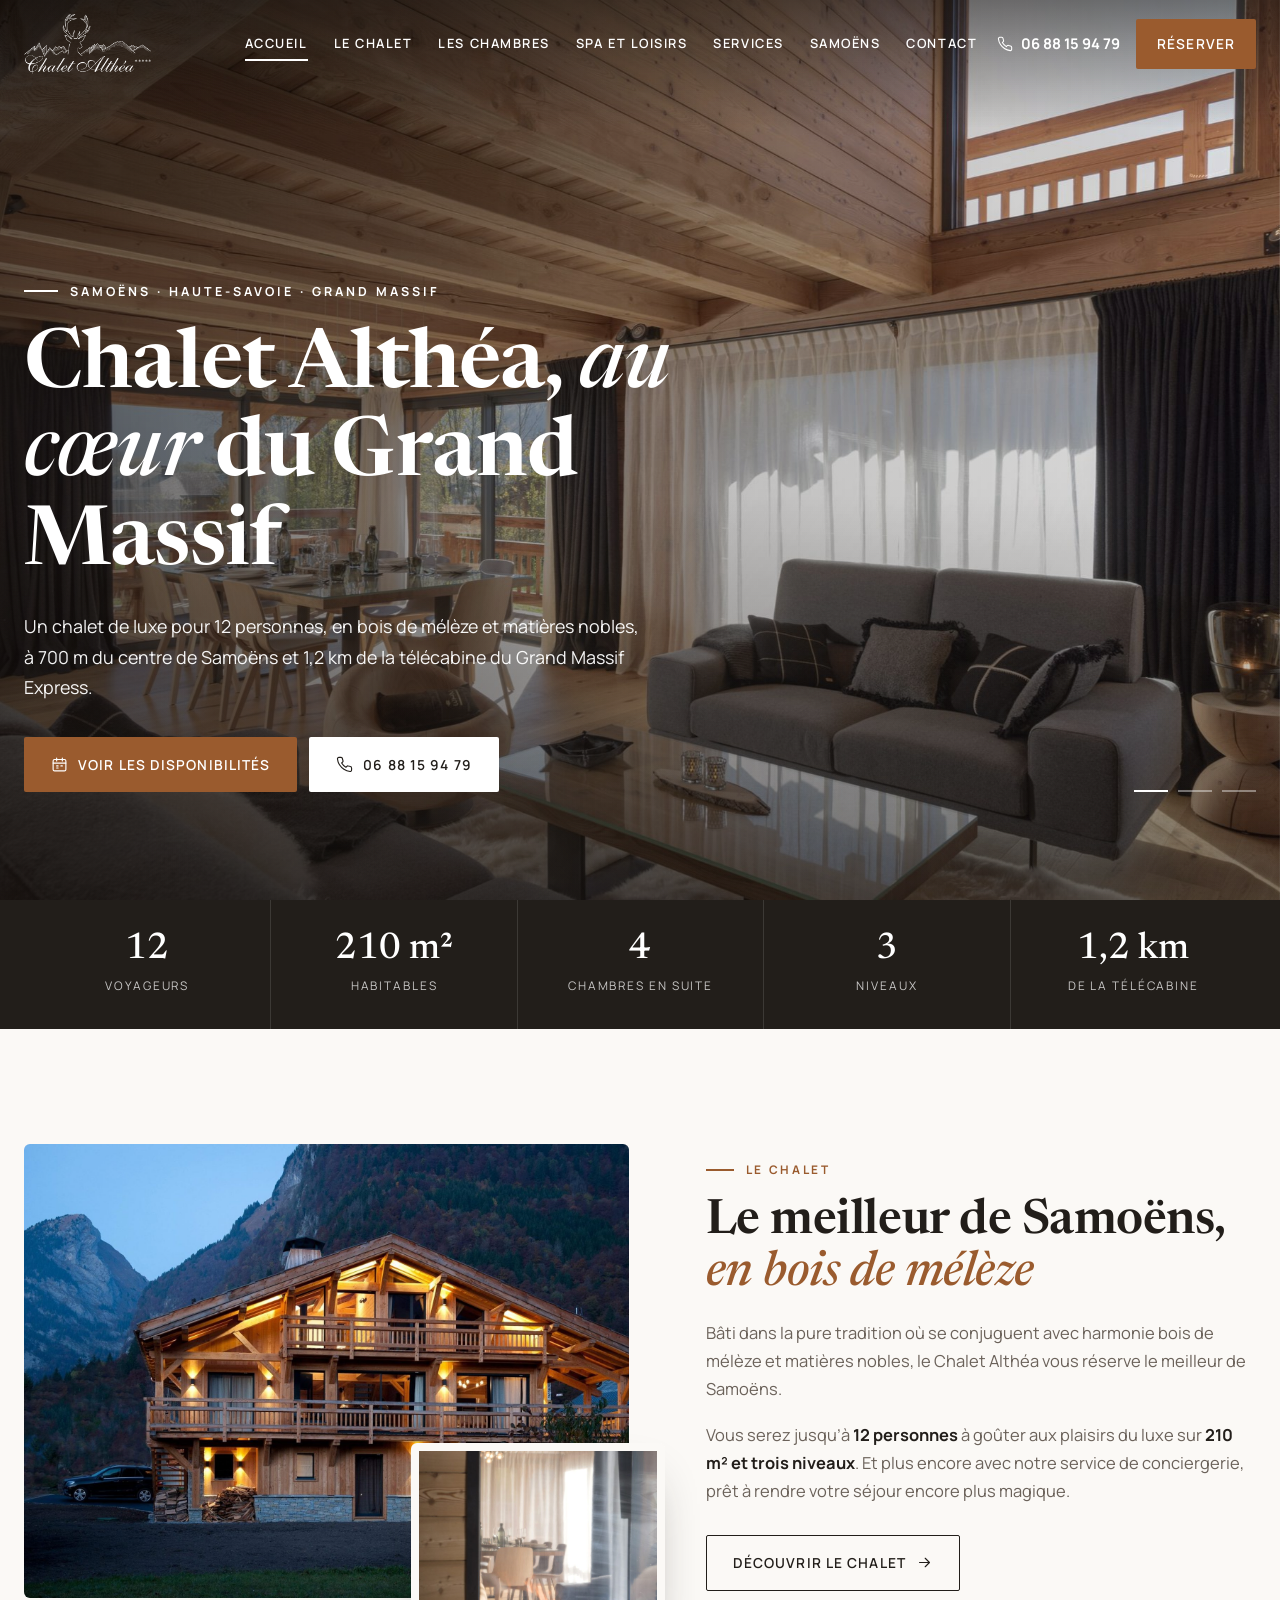
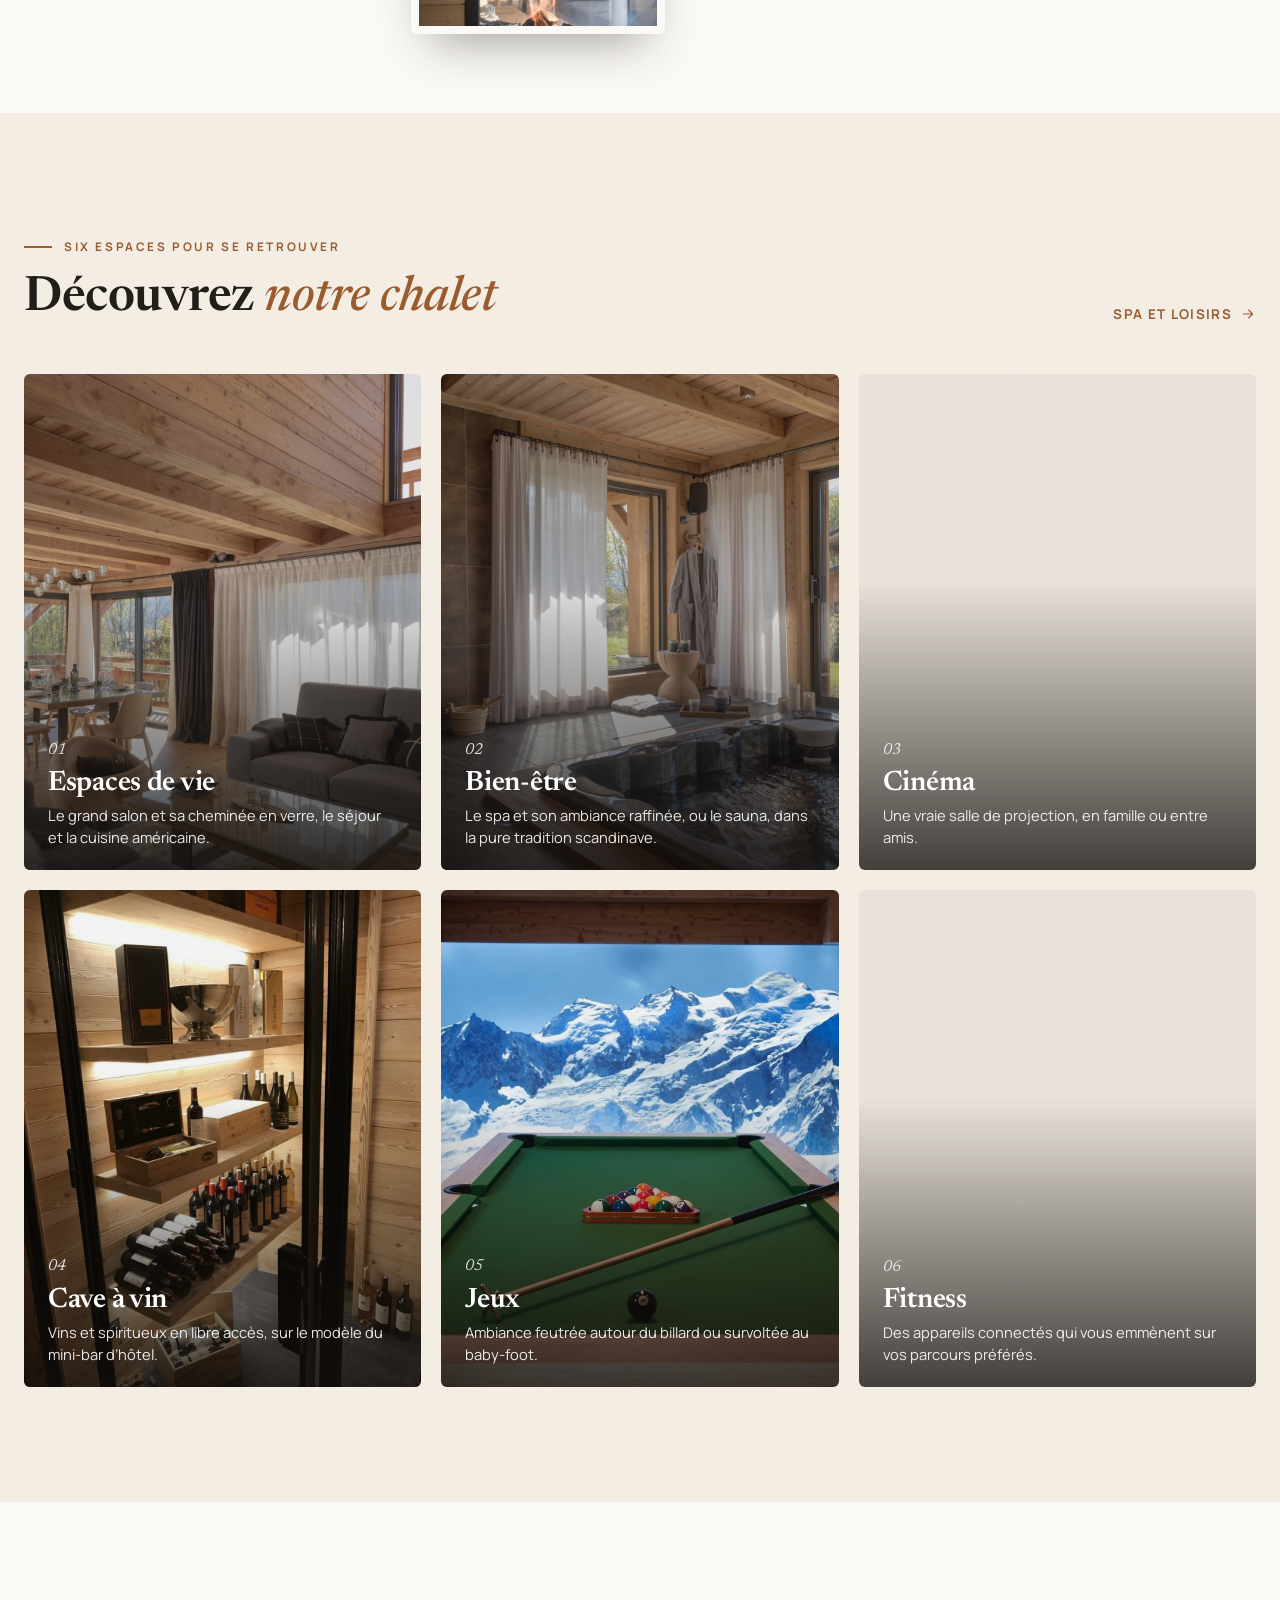
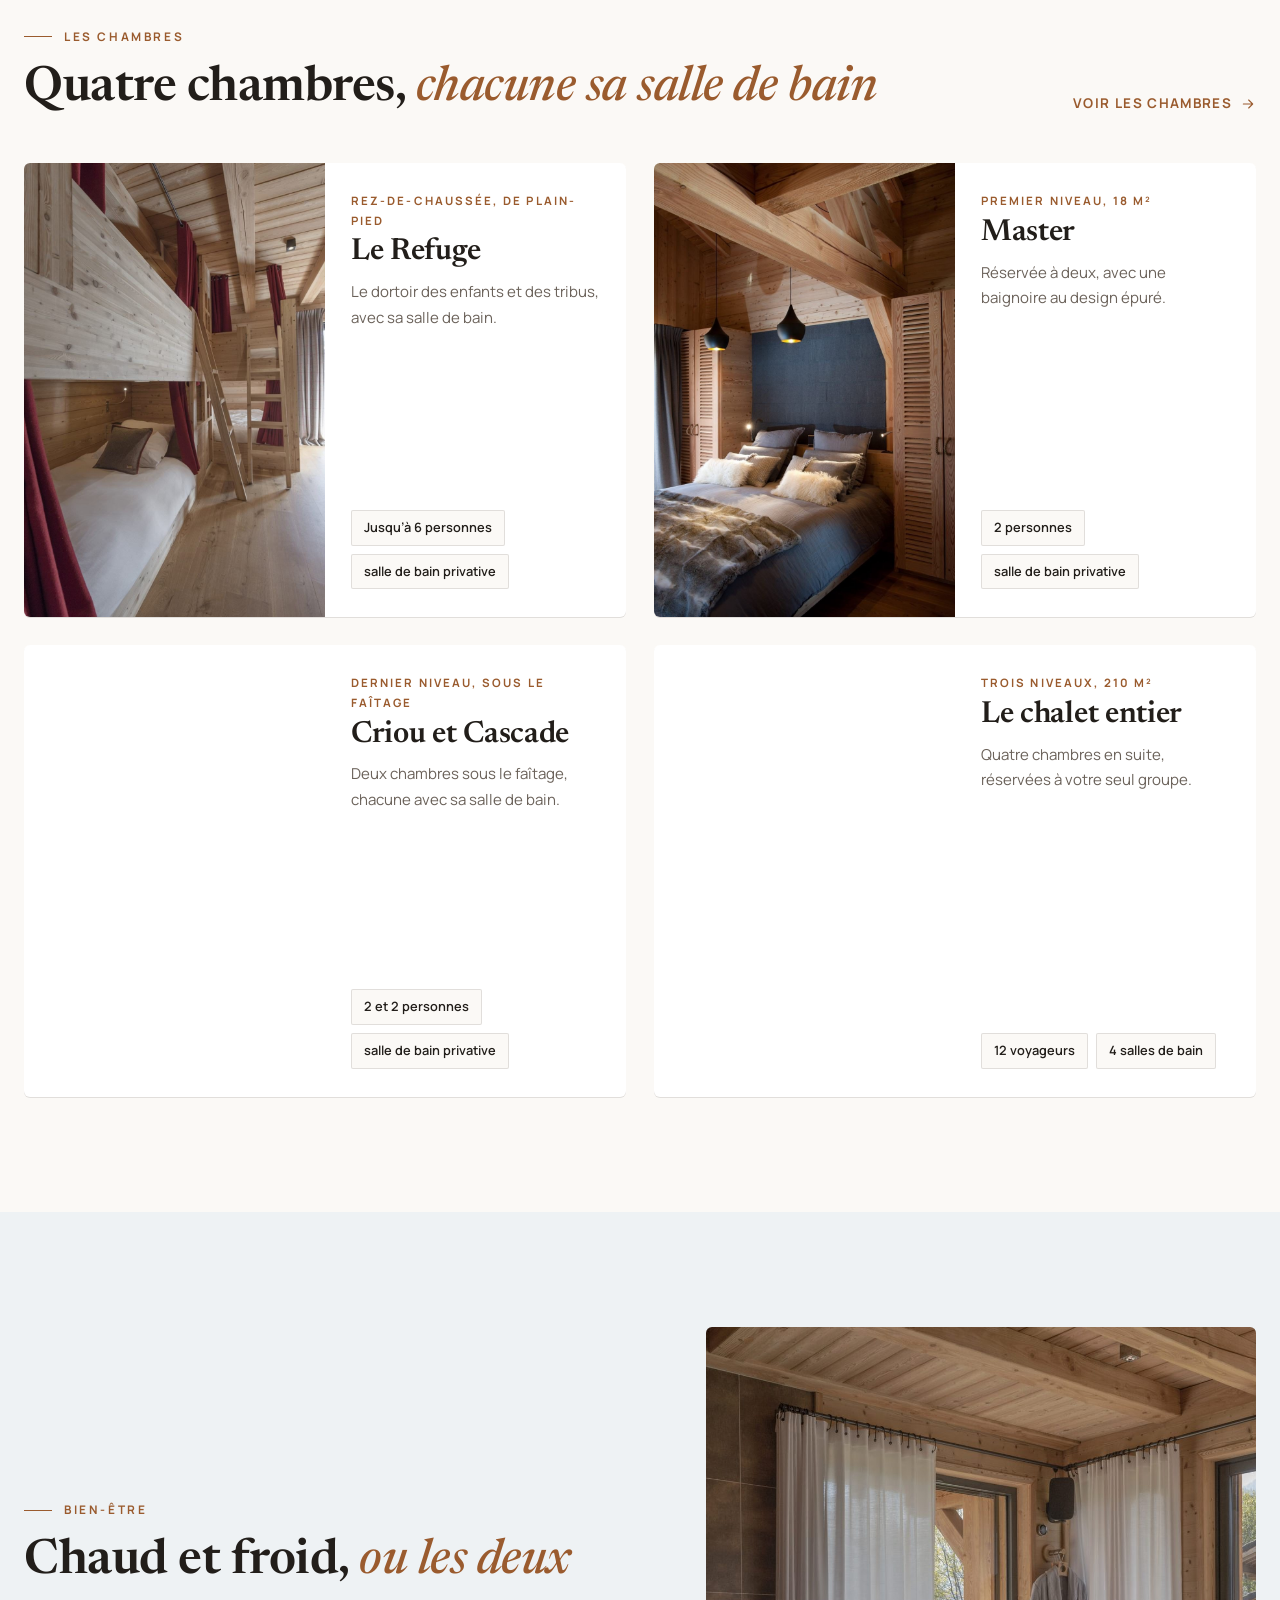
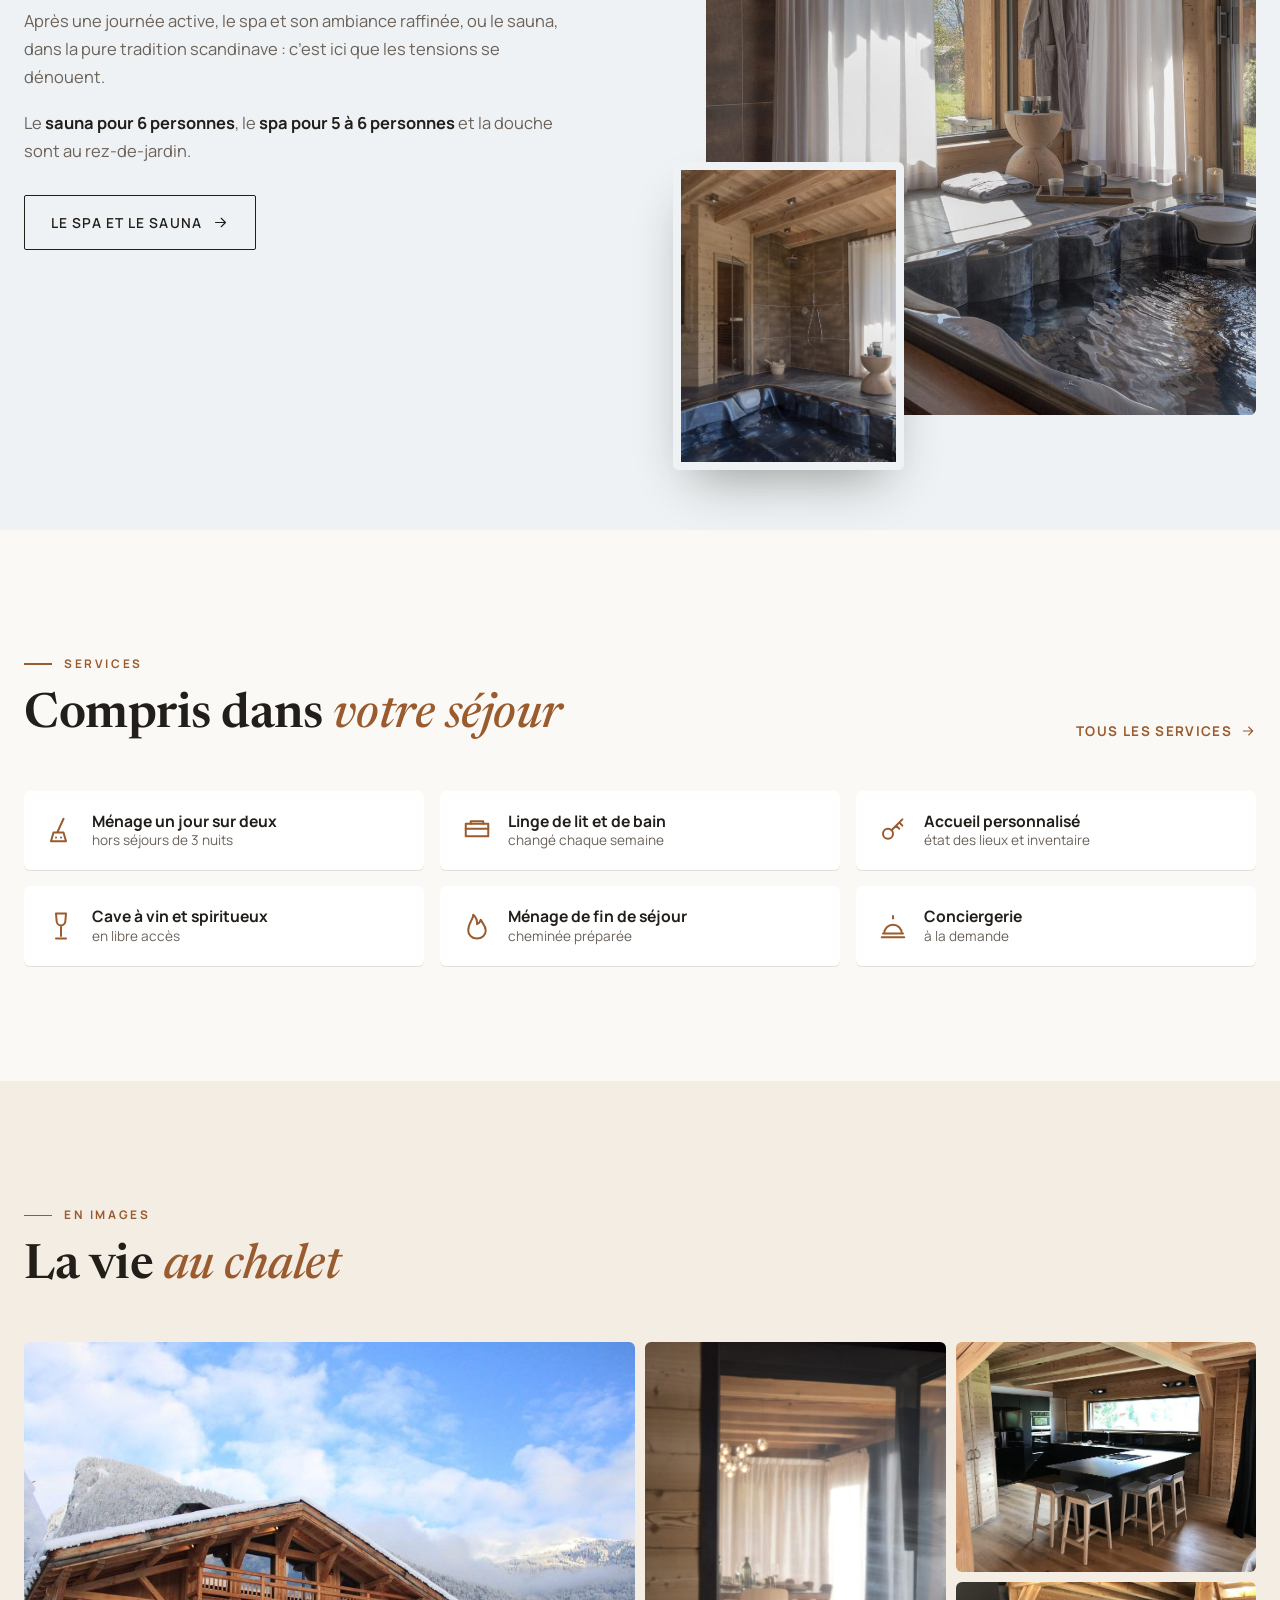
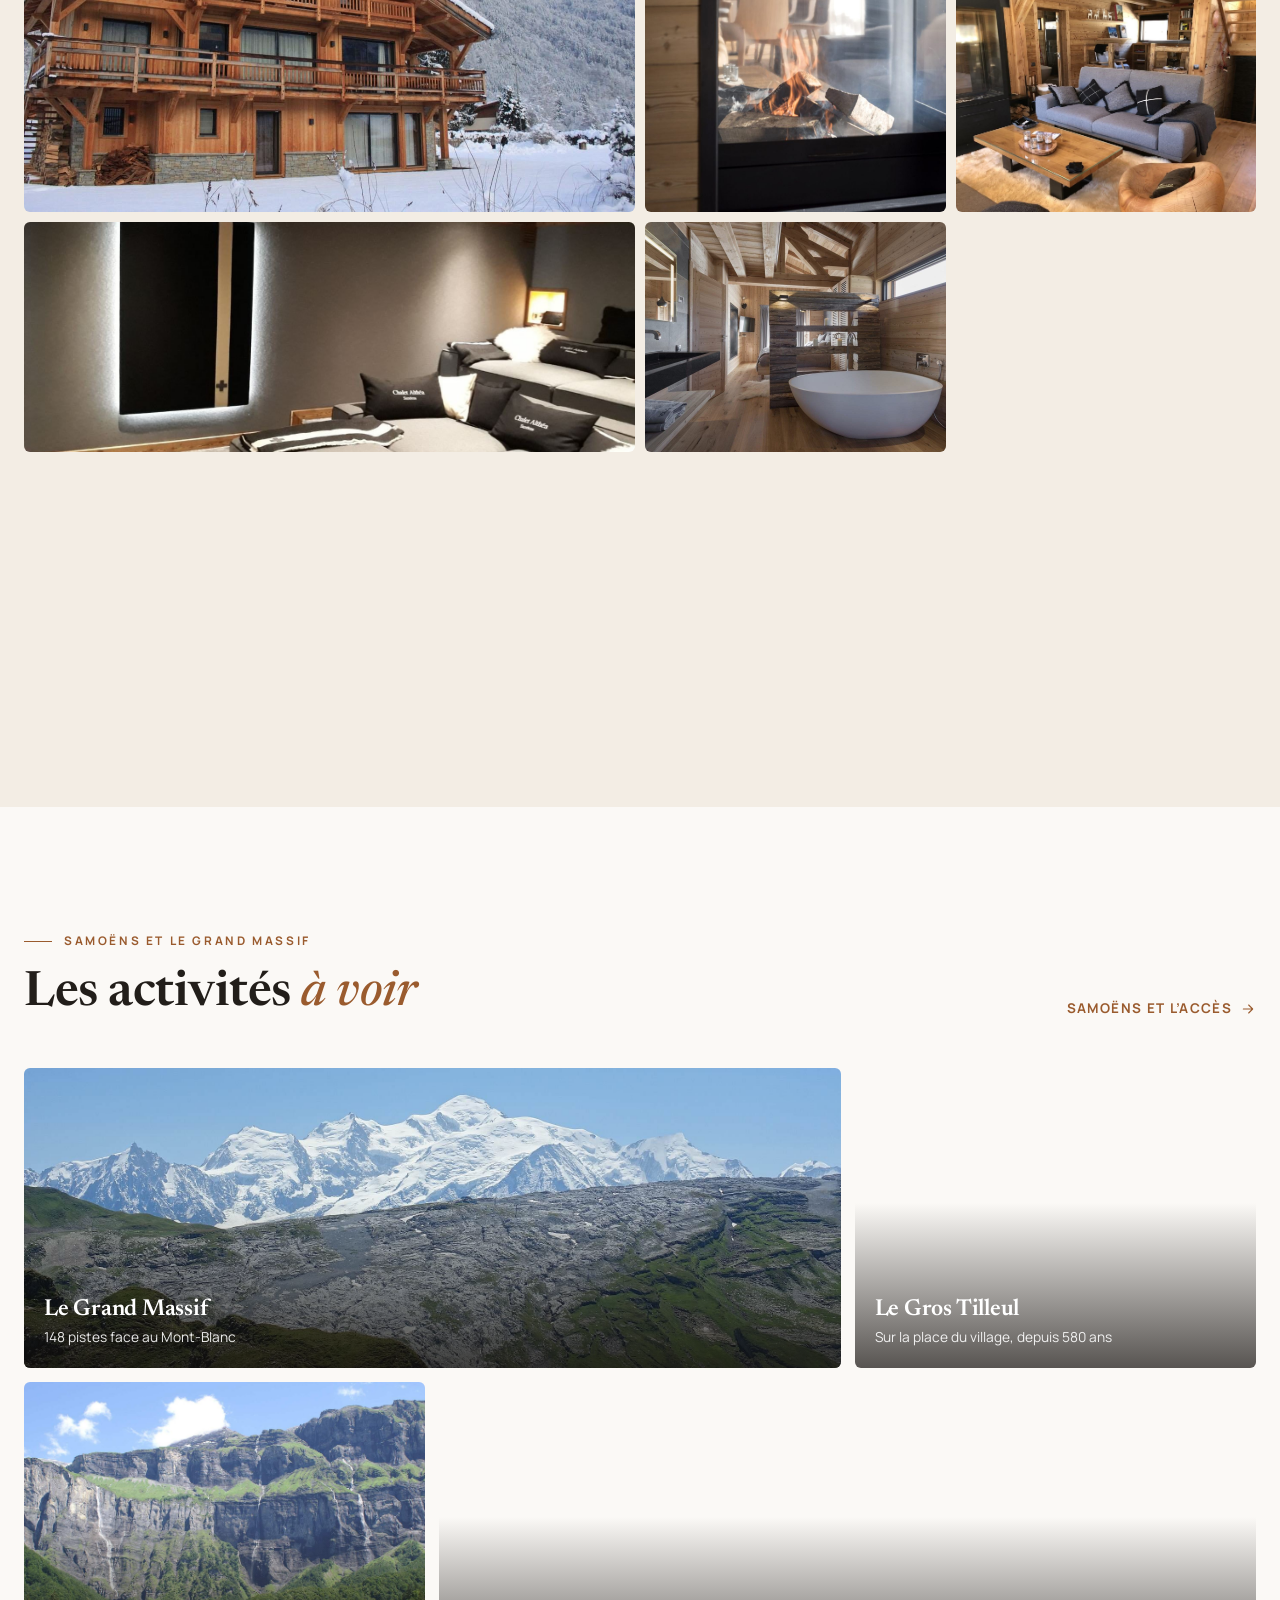
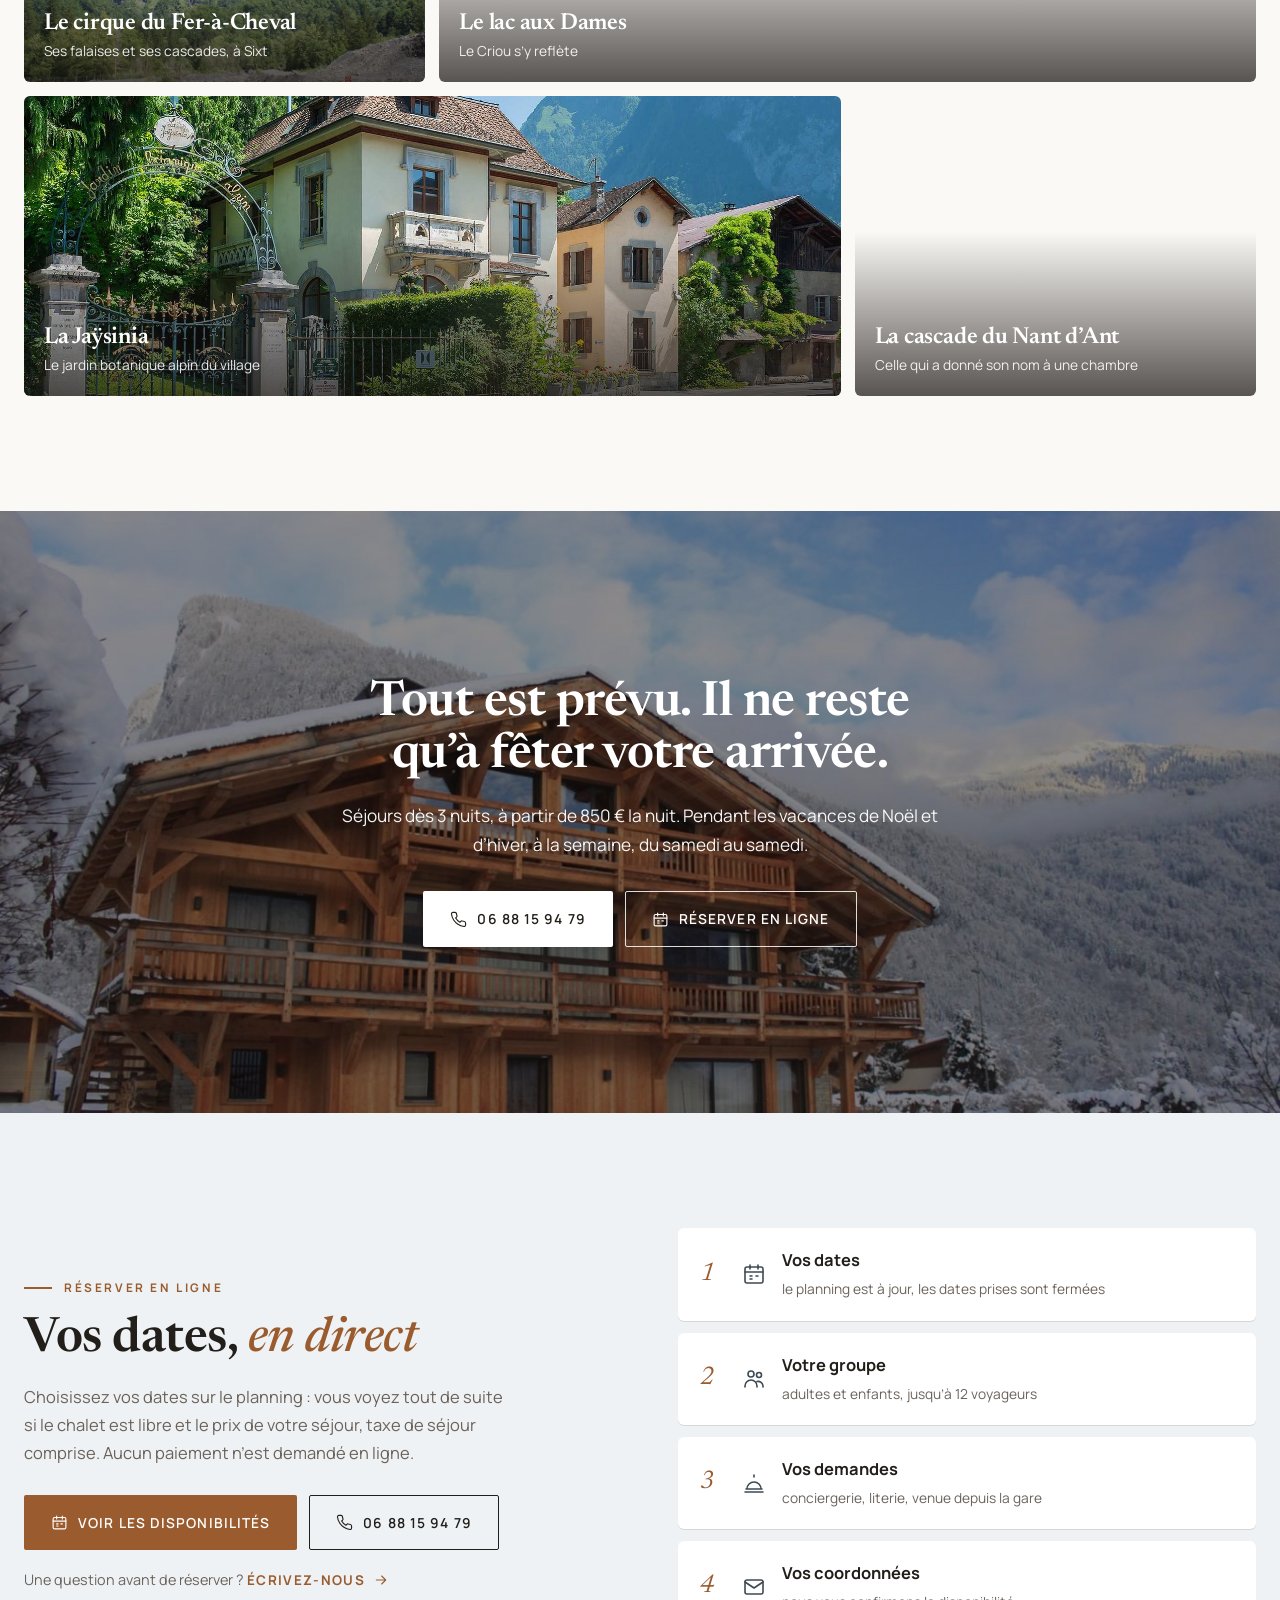
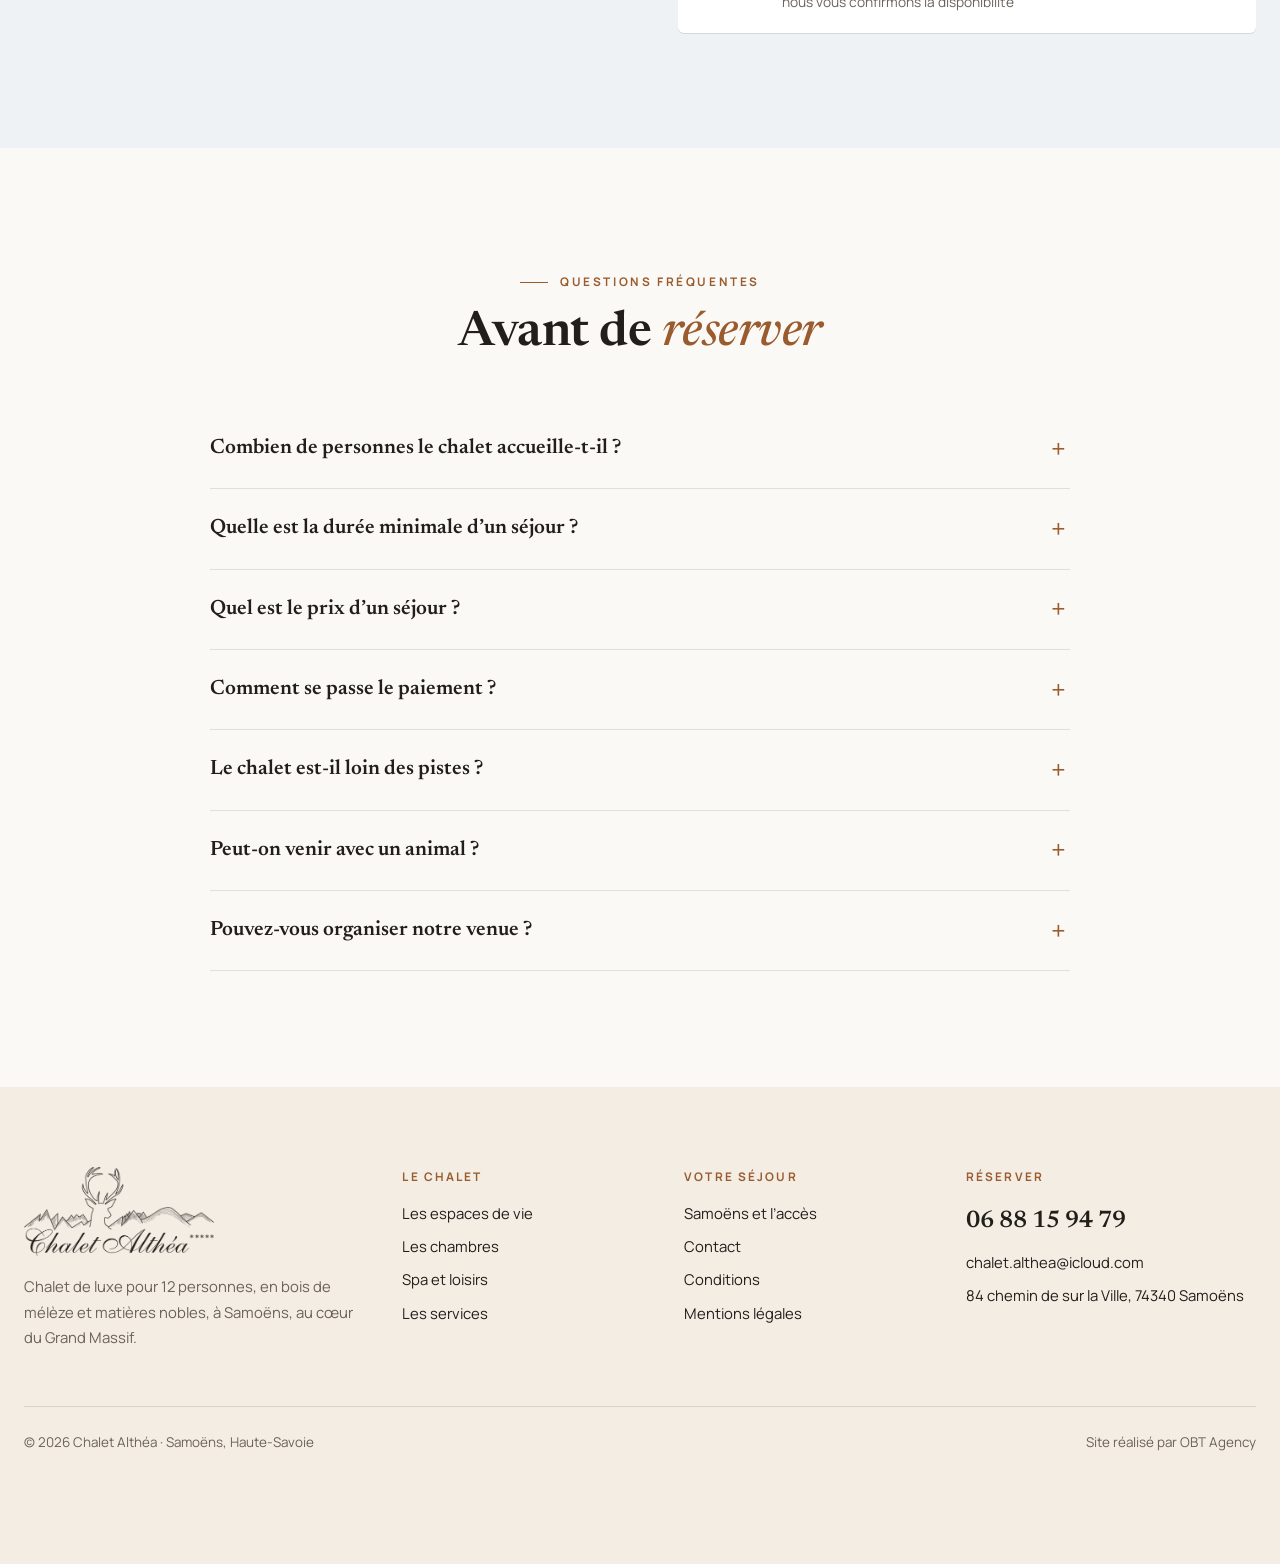
==== index.html @ e7c6a68d "Maquette V1 du Chalet Althéa Co-Authored-By: Claude Opus 5.5 <noreply@anthropic.com>" ====
<!doctype html>
<html lang="fr">
<head>
<meta charset="utf-8">
<meta name="viewport" content="width=device-width, initial-scale=1">
<meta name="robots" content="noindex, nofollow">
<title>Chalet Althéa · Chalet de luxe pour 12 personnes à Samoëns</title>
<meta name="description" content="Chalet Althéa : chalet de luxe pour 12 personnes à Samoëns, au cœur du Grand Massif. 210 m² en bois de mélèze, quatre chambres en suite, spa, sauna, cinéma et conciergerie.">
<link rel="preconnect" href="https://fonts.googleapis.com">
<link rel="preconnect" href="https://fonts.gstatic.com" crossorigin>
<link href="https://fonts.googleapis.com/css2?family=Manrope:wght@400;500;600;700&family=Newsreader:ital,opsz,wght@0,6..72,500;0,6..72,600;1,6..72,500&display=swap" rel="stylesheet">
<link rel="stylesheet" href="css/style.css">
</head>
<body data-page="accueil">
<div class="loader" aria-hidden="true">
  <img class="fond" src="images/chalet/facade-crepuscule.jpg" alt="">
  <img class="logo-entree" src="images/logo-blanc.png" alt="">
</div>
<header class="entete">
  <div class="conteneur barre">
    <a class="logo" href="index.html" aria-label="Chalet Althéa, accueil"><img class="blanc" src="images/logo-blanc.png" alt="Chalet Althéa" width="900" height="425"><img class="sombre" src="images/logo-sombre.png" alt="" width="900" height="425"></a>
    <ul class="menu"><li><a href="index.html" class="actif">Accueil</a></li><li><a href="le-chalet.html">Le chalet</a></li><li><a href="les-chambres.html">Les chambres</a></li><li><a href="spa-et-loisirs.html">Spa et loisirs</a></li><li><a href="services.html">Services</a></li><li><a href="samoens.html">Samoëns</a></li><li><a href="contact.html">Contact</a></li></ul>
    <div class="actions">
      <a class="tel-entete" href="tel:+33688159479"><svg viewBox="0 0 24 24" fill="none" stroke="currentColor" stroke-width="1.6" stroke-linecap="round" stroke-linejoin="round" aria-hidden="true"><path d="M22 16.9v3a2 2 0 0 1-2.2 2 19.8 19.8 0 0 1-8.6-3.1 19.5 19.5 0 0 1-6-6A19.8 19.8 0 0 1 2.1 4.2 2 2 0 0 1 4.1 2h3a2 2 0 0 1 2 1.7c.1 1 .4 1.9.7 2.8a2 2 0 0 1-.5 2.1L8 9.9a16 16 0 0 0 6 6l1.3-1.3a2 2 0 0 1 2.1-.4c.9.3 1.8.6 2.8.7a2 2 0 0 1 1.7 2z"/></svg><span>06 88 15 94 79</span></a>
      <a class="btn btn-plein" href="contact.html#reserver" data-obt-reserve>Réserver</a>
      <button class="burger" aria-label="Menu" aria-expanded="false"><span></span></button>
    </div>
  </div>
</header>
<main>
<section class="hero">
  <div class="diapos">
    <img class="fond actif" src="images/chalet/sejour.jpg" alt="Le salon et le séjour du Chalet Althéa">
    <img class="fond" src="images/chalet/spa.jpg" alt="Le spa face au jardin">
    <img class="fond" src="images/chalet/chambre-montagne.jpg" alt="Une chambre du chalet">
  </div>
  <div class="contenu">
    <span class="lieu">Samoëns · Haute-Savoie · Grand Massif</span>
    <h1>Chalet Althéa, <em>au cœur</em> du Grand Massif</h1>
    <p class="sous">Un chalet de luxe pour 12 personnes, en bois de mélèze et matières nobles, à 700 m du centre de Samoëns et 1,2 km de la télécabine du Grand Massif Express.</p>
    <div class="boutons">
      <a class="btn btn-plein" href="contact.html#reserver" data-obt-reserve><svg viewBox="0 0 24 24" fill="none" stroke="currentColor" stroke-width="1.6" stroke-linecap="round" stroke-linejoin="round" aria-hidden="true"><rect x="3" y="5" width="18" height="16" rx="2"/><path d="M3 10h18M8 3v4M16 3v4M8 14h2M14 14h2M8 17h2"/></svg> Voir les disponibilités</a>
      <a class="btn btn-blanc" href="tel:+33688159479"><svg viewBox="0 0 24 24" fill="none" stroke="currentColor" stroke-width="1.6" stroke-linecap="round" stroke-linejoin="round" aria-hidden="true"><path d="M22 16.9v3a2 2 0 0 1-2.2 2 19.8 19.8 0 0 1-8.6-3.1 19.5 19.5 0 0 1-6-6A19.8 19.8 0 0 1 2.1 4.2 2 2 0 0 1 4.1 2h3a2 2 0 0 1 2 1.7c.1 1 .4 1.9.7 2.8a2 2 0 0 1-.5 2.1L8 9.9a16 16 0 0 0 6 6l1.3-1.3a2 2 0 0 1 2.1-.4c.9.3 1.8.6 2.8.7a2 2 0 0 1 1.7 2z"/></svg> 06 88 15 94 79</a>
    </div>
  </div>
  <div class="points"><span class="actif"></span><span></span><span></span></div>
</section>

<section class="chiffres"><div class="conteneur grille"><div class="item"><strong>12</strong><span>voyageurs</span></div><div class="item"><strong>210 m²</strong><span>habitables</span></div><div class="item"><strong>4</strong><span>chambres en suite</span></div><div class="item"><strong>3</strong><span>niveaux</span></div><div class="item"><strong>1,2 km</strong><span>de la télécabine</span></div></div></section>

<section class="section">
  <div class="conteneur duo">
    <div class="photo-cadre paysage" data-reveal><img src="images/chalet/facade-crepuscule.jpg" alt="Le Chalet Althéa à la tombée de la nuit" loading="lazy" decoding="async"><img class="vignette" src="images/chalet/cheminee-verre.jpg" alt="La cheminée en verre du salon" loading="lazy" decoding="async"></div>
    <div class="duo-texte" data-reveal>
      <span class="surtitre">Le chalet</span>
      <h2>Le meilleur de Samoëns, <em class="it">en bois de mélèze</em></h2>
      <p>Bâti dans la pure tradition où se conjuguent avec harmonie bois de mélèze et matières nobles, le Chalet Althéa vous réserve le meilleur de Samoëns.</p>
      <p>Vous serez jusqu’à <strong>12 personnes</strong> à goûter aux plaisirs du luxe sur <strong>210 m² et trois niveaux</strong>. Et plus encore avec notre service de conciergerie, prêt à rendre votre séjour encore plus magique.</p>
      <div class="boutons"><a class="btn btn-contour" href="le-chalet.html">Découvrir le chalet <svg viewBox="0 0 24 24" fill="none" stroke="currentColor" stroke-width="1.6" stroke-linecap="round" stroke-linejoin="round" aria-hidden="true"><path d="M5 12h14M13 6l6 6-6 6"/></svg></a></div>
    </div>
  </div>
</section>

<section class="section lin">
  <div class="conteneur">
    <div class="entete-section"><div><span class="surtitre">Six espaces pour se retrouver</span><h2>Découvrez <em class="it">notre chalet</em></h2></div><a class="lien-fleche" href="spa-et-loisirs.html">Spa et loisirs <svg viewBox="0 0 24 24" fill="none" stroke="currentColor" stroke-width="1.6" stroke-linecap="round" stroke-linejoin="round" aria-hidden="true"><path d="M5 12h14M13 6l6 6-6 6"/></svg></a></div>
    <div class="espaces"><a class="espace" href="le-chalet.html#espaces-de-vie" data-reveal><img src="images/chalet/sejour.jpg" alt="Espaces de vie" loading="lazy" decoding="async"><div class="txt"><span class="num">01</span><h3>Espaces de vie</h3><p>Le grand salon et sa cheminée en verre, le séjour et la cuisine américaine.</p></div></a><a class="espace" href="spa-et-loisirs.html#bien-etre" data-reveal><img src="images/chalet/spa.jpg" alt="Bien-être" loading="lazy" decoding="async"><div class="txt"><span class="num">02</span><h3>Bien-être</h3><p>Le spa et son ambiance raffinée, ou le sauna, dans la pure tradition scandinave.</p></div></a><a class="espace" href="spa-et-loisirs.html#cinema" data-reveal><img src="images/chalet/cinema.jpg" alt="Cinéma" loading="lazy" decoding="async"><div class="txt"><span class="num">03</span><h3>Cinéma</h3><p>Une vraie salle de projection, en famille ou entre amis.</p></div></a><a class="espace" href="spa-et-loisirs.html#cave" data-reveal><img src="images/chalet/cave.jpg" alt="Cave à vin" loading="lazy" decoding="async"><div class="txt"><span class="num">04</span><h3>Cave à vin</h3><p>Vins et spiritueux en libre accès, sur le modèle du mini-bar d’hôtel.</p></div></a><a class="espace" href="spa-et-loisirs.html#jeux" data-reveal><img src="images/chalet/billard.jpg" alt="Jeux" loading="lazy" decoding="async"><div class="txt"><span class="num">05</span><h3>Jeux</h3><p>Ambiance feutrée autour du billard ou survoltée au baby-foot.</p></div></a><a class="espace" href="spa-et-loisirs.html#fitness" data-reveal><img src="images/chalet/fitness.jpg" alt="Fitness" loading="lazy" decoding="async"><div class="txt"><span class="num">06</span><h3>Fitness</h3><p>Des appareils connectés qui vous emmènent sur vos parcours préférés.</p></div></a></div>
  </div>
</section>

<section class="section">
  <div class="conteneur">
    <div class="entete-section"><div><span class="surtitre">Les chambres</span><h2>Quatre chambres, <em class="it">chacune sa salle de bain</em></h2></div><a class="lien-fleche" href="les-chambres.html">Voir les chambres <svg viewBox="0 0 24 24" fill="none" stroke="currentColor" stroke-width="1.6" stroke-linecap="round" stroke-linejoin="round" aria-hidden="true"><path d="M5 12h14M13 6l6 6-6 6"/></svg></a></div>
    <div class="chambres"><a class="chambre" href="les-chambres.html#refuge" data-reveal><img src="images/chalet/refuge.jpg" alt="Le Refuge" loading="lazy" decoding="async"><div class="corps"><span class="etage">Rez-de-chaussée, de plain-pied</span><h3>Le Refuge</h3><p>Le dortoir des enfants et des tribus, avec sa salle de bain.</p><div class="pastilles"><span>Jusqu’à 6 personnes</span><span>salle de bain privative</span></div></div></a><a class="chambre" href="les-chambres.html#master" data-reveal><img src="images/chalet/master.jpg" alt="Master" loading="lazy" decoding="async"><div class="corps"><span class="etage">Premier niveau, 18 m²</span><h3>Master</h3><p>Réservée à deux, avec une baignoire au design épuré.</p><div class="pastilles"><span>2 personnes</span><span>salle de bain privative</span></div></div></a><a class="chambre" href="les-chambres.html#criou-cascade" data-reveal><img src="images/chalet/chambre-faitage.jpg" alt="Criou et Cascade" loading="lazy" decoding="async"><div class="corps"><span class="etage">Dernier niveau, sous le faîtage</span><h3>Criou et Cascade</h3><p>Deux chambres sous le faîtage, chacune avec sa salle de bain.</p><div class="pastilles"><span>2 et 2 personnes</span><span>salle de bain privative</span></div></div></a><a class="chambre" href="le-chalet.html" data-reveal><img src="images/chalet/escalier.jpg" alt="Le chalet entier" loading="lazy" decoding="async"><div class="corps"><span class="etage">Trois niveaux, 210 m²</span><h3>Le chalet entier</h3><p>Quatre chambres en suite, réservées à votre seul groupe.</p><div class="pastilles"><span>12 voyageurs</span><span>4 salles de bain</span></div></div></a></div>
  </div>
</section>

<section class="section neige">
  <div class="conteneur duo inverse">
    <div class="photo-cadre" data-reveal><img src="images/chalet/spa.jpg" alt="Le spa face au jardin" loading="lazy" decoding="async"><img class="vignette" src="images/chalet/spa-douche.jpg" alt="Le spa et la douche du rez-de-jardin" loading="lazy" decoding="async"></div>
    <div class="duo-texte" data-reveal>
      <span class="surtitre">Bien-être</span>
      <h2>Chaud et froid, <em class="it">ou les deux</em></h2>
      <p>Après une journée active, le spa et son ambiance raffinée, ou le sauna, dans la pure tradition scandinave : c’est ici que les tensions se dénouent.</p>
      <p>Le <strong>sauna pour 6 personnes</strong>, le <strong>spa pour 5 à 6 personnes</strong> et la douche sont au rez-de-jardin.</p>
      <div class="boutons"><a class="btn btn-contour" href="spa-et-loisirs.html#bien-etre">Le spa et le sauna <svg viewBox="0 0 24 24" fill="none" stroke="currentColor" stroke-width="1.6" stroke-linecap="round" stroke-linejoin="round" aria-hidden="true"><path d="M5 12h14M13 6l6 6-6 6"/></svg></a></div>
    </div>
  </div>
</section>

<section class="section">
  <div class="conteneur">
    <div class="entete-section"><div><span class="surtitre">Services</span><h2>Compris dans <em class="it">votre séjour</em></h2></div><a class="lien-fleche" href="services.html">Tous les services <svg viewBox="0 0 24 24" fill="none" stroke="currentColor" stroke-width="1.6" stroke-linecap="round" stroke-linejoin="round" aria-hidden="true"><path d="M5 12h14M13 6l6 6-6 6"/></svg></a></div>
    <div class="compris"><div class="bloc" data-reveal><svg viewBox="0 0 24 24" fill="none" stroke="currentColor" stroke-width="1.6" stroke-linecap="round" stroke-linejoin="round" aria-hidden="true"><path d="M14 3 9 14M6 14h8l2 7H4z"/><path d="M8 18h.01M12 18h.01"/></svg><div><strong>Ménage un jour sur deux</strong><small>hors séjours de 3 nuits</small></div></div><div class="bloc" data-reveal><svg viewBox="0 0 24 24" fill="none" stroke="currentColor" stroke-width="1.6" stroke-linecap="round" stroke-linejoin="round" aria-hidden="true"><path d="M3 7h18v10H3z"/><path d="M3 11h18M7 7V5h10v2"/></svg><div><strong>Linge de lit et de bain</strong><small>changé chaque semaine</small></div></div><div class="bloc" data-reveal><svg viewBox="0 0 24 24" fill="none" stroke="currentColor" stroke-width="1.6" stroke-linecap="round" stroke-linejoin="round" aria-hidden="true"><circle cx="8" cy="15" r="4"/><path d="m10.8 12.2 8.7-8.7M17 6l2.5 2.5M14.5 8.5 17 11"/></svg><div><strong>Accueil personnalisé</strong><small>état des lieux et inventaire</small></div></div><div class="bloc" data-reveal><svg viewBox="0 0 24 24" fill="none" stroke="currentColor" stroke-width="1.6" stroke-linecap="round" stroke-linejoin="round" aria-hidden="true"><path d="M8 2h8l-.5 6a3.5 3.5 0 0 1-7 0zM12 11.5V20M8 22h8"/></svg><div><strong>Cave à vin et spiritueux</strong><small>en libre accès</small></div></div><div class="bloc" data-reveal><svg viewBox="0 0 24 24" fill="none" stroke="currentColor" stroke-width="1.6" stroke-linecap="round" stroke-linejoin="round" aria-hidden="true"><path d="M12 22c4 0 7-2.7 7-6.5 0-3.6-2.6-5.6-4-8.5-.6 2-1.6 3-3 3.5.3-2.8-.7-5.5-3-7.5.2 3.6-4 6.4-4 12.5C5 19.3 8 22 12 22z"/></svg><div><strong>Ménage de fin de séjour</strong><small>cheminée préparée</small></div></div><div class="bloc" data-reveal><svg viewBox="0 0 24 24" fill="none" stroke="currentColor" stroke-width="1.6" stroke-linecap="round" stroke-linejoin="round" aria-hidden="true"><path d="M4 18h16M12 4v2M5 18a7 7 0 0 1 14 0M3 21h18"/></svg><div><strong>Conciergerie</strong><small>à la demande</small></div></div></div>
  </div>
</section>

<section class="section lin">
  <div class="conteneur">
    <div class="entete-section"><div><span class="surtitre">En images</span><h2>La vie <em class="it">au chalet</em></h2></div></div>
    <div class="mosaique" data-reveal><button class="grand" data-galerie="images/chalet/facade-neige.jpg" data-legende="Le chalet sous la neige" aria-label="Agrandir : Le chalet sous la neige"><img src="images/chalet/facade-neige.jpg" alt="Le chalet sous la neige" loading="lazy" decoding="async"><span>Le chalet sous la neige</span></button><button class="haut" data-galerie="images/chalet/cheminee-verre.jpg" data-legende="La cheminée en verre" aria-label="Agrandir : La cheminée en verre"><img src="images/chalet/cheminee-verre.jpg" alt="La cheminée en verre" loading="lazy" decoding="async"><span>La cheminée en verre</span></button><button class="" data-galerie="images/chalet/cuisine.jpg" data-legende="La cuisine américaine" aria-label="Agrandir : La cuisine américaine"><img src="images/chalet/cuisine.jpg" alt="La cuisine américaine" loading="lazy" decoding="async"><span>La cuisine américaine</span></button><button class="" data-galerie="images/chalet/salon.jpg" data-legende="Le salon" aria-label="Agrandir : Le salon"><img src="images/chalet/salon.jpg" alt="Le salon" loading="lazy" decoding="async"><span>Le salon</span></button><button class="large" data-galerie="images/chalet/cinema-salon.jpg" data-legende="La salle de cinéma" aria-label="Agrandir : La salle de cinéma"><img src="images/chalet/cinema-salon.jpg" alt="La salle de cinéma" loading="lazy" decoding="async"><span>La salle de cinéma</span></button><button class="" data-galerie="images/chalet/master-bain.jpg" data-legende="La salle de bain de la Master" aria-label="Agrandir : La salle de bain de la Master"><img src="images/chalet/master-bain.jpg" alt="La salle de bain de la Master" loading="lazy" decoding="async"><span>La salle de bain de la Master</span></button><button class="" data-galerie="images/chalet/coin-lecture.jpg" data-legende="Le coin lecture" aria-label="Agrandir : Le coin lecture"><img src="images/chalet/coin-lecture.jpg" alt="Le coin lecture" loading="lazy" decoding="async"><span>Le coin lecture</span></button><button class="large" data-galerie="images/chalet/spa-douche.jpg" data-legende="Le spa au rez-de-jardin" aria-label="Agrandir : Le spa au rez-de-jardin"><img src="images/chalet/spa-douche.jpg" alt="Le spa au rez-de-jardin" loading="lazy" decoding="async"><span>Le spa au rez-de-jardin</span></button><button class="" data-galerie="images/chalet/baby-foot.jpg" data-legende="Le baby-foot" aria-label="Agrandir : Le baby-foot"><img src="images/chalet/baby-foot.jpg" alt="Le baby-foot" loading="lazy" decoding="async"><span>Le baby-foot</span></button><button class="" data-galerie="images/chalet/fauteuil.jpg" data-legende="Un fauteuil au coin du feu" aria-label="Agrandir : Un fauteuil au coin du feu"><img src="images/chalet/fauteuil.jpg" alt="Un fauteuil au coin du feu" loading="lazy" decoding="async"><span>Un fauteuil au coin du feu</span></button></div>
  </div>
</section>

<section class="section">
  <div class="conteneur">
    <div class="entete-section"><div><span class="surtitre">Samoëns et le Grand Massif</span><h2>Les activités <em class="it">à voir</em></h2></div><a class="lien-fleche" href="samoens.html">Samoëns et l’accès <svg viewBox="0 0 24 24" fill="none" stroke="currentColor" stroke-width="1.6" stroke-linecap="round" stroke-linejoin="round" aria-hidden="true"><path d="M5 12h14M13 6l6 6-6 6"/></svg></a></div>
    <div class="activites"><div class="activite large" data-reveal><img src="images/region/mont-blanc.jpg" alt="Le Grand Massif" loading="lazy" decoding="async"><div class="txt"><h3>Le Grand Massif</h3><small>148 pistes face au Mont-Blanc</small></div></div><div class="activite" data-reveal><img src="images/region/tilleul.jpg" alt="Le Gros Tilleul" loading="lazy" decoding="async"><div class="txt"><h3>Le Gros Tilleul</h3><small>Sur la place du village, depuis 580 ans</small></div></div><div class="activite" data-reveal><img src="images/region/fer-a-cheval.jpg" alt="Le cirque du Fer-à-Cheval" loading="lazy" decoding="async"><div class="txt"><h3>Le cirque du Fer-à-Cheval</h3><small>Ses falaises et ses cascades, à Sixt</small></div></div><div class="activite large" data-reveal><img src="images/region/lac-aux-dames.jpg" alt="Le lac aux Dames" loading="lazy" decoding="async"><div class="txt"><h3>Le lac aux Dames</h3><small>Le Criou s’y reflète</small></div></div><div class="activite large" data-reveal><img src="images/region/jaysinia.jpg" alt="La Jaÿsinia" loading="lazy" decoding="async"><div class="txt"><h3>La Jaÿsinia</h3><small>Le jardin botanique alpin du village</small></div></div><div class="activite" data-reveal><img src="images/region/cascade.jpg" alt="La cascade du Nant d’Ant" loading="lazy" decoding="async"><div class="txt"><h3>La cascade du Nant d’Ant</h3><small>Celle qui a donné son nom à une chambre</small></div></div></div>
  </div>
</section>

<section class="appel">
  <img src="images/chalet/facade-neige.jpg" alt="" loading="lazy" decoding="async">
  <div class="conteneur">
    <h2>Tout est prévu. Il ne reste qu’à fêter votre arrivée.</h2>
    <p>Séjours dès 3 nuits, à partir de 850 € la nuit. Pendant les vacances de Noël et d’hiver, à la semaine, du samedi au samedi.</p>
    <div class="boutons"><a class="btn btn-blanc" href="tel:+33688159479"><svg viewBox="0 0 24 24" fill="none" stroke="currentColor" stroke-width="1.6" stroke-linecap="round" stroke-linejoin="round" aria-hidden="true"><path d="M22 16.9v3a2 2 0 0 1-2.2 2 19.8 19.8 0 0 1-8.6-3.1 19.5 19.5 0 0 1-6-6A19.8 19.8 0 0 1 2.1 4.2 2 2 0 0 1 4.1 2h3a2 2 0 0 1 2 1.7c.1 1 .4 1.9.7 2.8a2 2 0 0 1-.5 2.1L8 9.9a16 16 0 0 0 6 6l1.3-1.3a2 2 0 0 1 2.1-.4c.9.3 1.8.6 2.8.7a2 2 0 0 1 1.7 2z"/></svg> 06 88 15 94 79</a><a class="btn btn-contour-blanc" href="contact.html#reserver" data-obt-reserve><svg viewBox="0 0 24 24" fill="none" stroke="currentColor" stroke-width="1.6" stroke-linecap="round" stroke-linejoin="round" aria-hidden="true"><rect x="3" y="5" width="18" height="16" rx="2"/><path d="M3 10h18M8 3v4M16 3v4M8 14h2M14 14h2M8 17h2"/></svg> Réserver en ligne</a></div>
  </div>
</section>

<section class="section neige" id="reservation">
  <div class="conteneur bloc-resa">
    <div data-reveal>
      <span class="surtitre">Réserver en ligne</span>
      <h2>Vos dates, <em class="it">en direct</em></h2>
      <p class="intro-contact">Choisissez vos dates sur le planning : vous voyez tout de suite si le chalet est libre et le prix de votre séjour, taxe de séjour comprise. Aucun paiement n’est demandé en ligne.</p>
      <div class="boutons"><a class="btn btn-plein" href="contact.html#reserver" data-obt-reserve><svg viewBox="0 0 24 24" fill="none" stroke="currentColor" stroke-width="1.6" stroke-linecap="round" stroke-linejoin="round" aria-hidden="true"><rect x="3" y="5" width="18" height="16" rx="2"/><path d="M3 10h18M8 3v4M16 3v4M8 14h2M14 14h2M8 17h2"/></svg> Voir les disponibilités</a><a class="btn btn-contour" href="tel:+33688159479"><svg viewBox="0 0 24 24" fill="none" stroke="currentColor" stroke-width="1.6" stroke-linecap="round" stroke-linejoin="round" aria-hidden="true"><path d="M22 16.9v3a2 2 0 0 1-2.2 2 19.8 19.8 0 0 1-8.6-3.1 19.5 19.5 0 0 1-6-6A19.8 19.8 0 0 1 2.1 4.2 2 2 0 0 1 4.1 2h3a2 2 0 0 1 2 1.7c.1 1 .4 1.9.7 2.8a2 2 0 0 1-.5 2.1L8 9.9a16 16 0 0 0 6 6l1.3-1.3a2 2 0 0 1 2.1-.4c.9.3 1.8.6 2.8.7a2 2 0 0 1 1.7 2z"/></svg> 06 88 15 94 79</a></div>
      <p class="petit">Une question avant de réserver ? <a class="lien-fleche" href="contact.html">Écrivez-nous <svg viewBox="0 0 24 24" fill="none" stroke="currentColor" stroke-width="1.6" stroke-linecap="round" stroke-linejoin="round" aria-hidden="true"><path d="M5 12h14M13 6l6 6-6 6"/></svg></a></p>
    </div>
    <ol class="etapes-resa" data-reveal><li><span class="num">1</span><svg viewBox="0 0 24 24" fill="none" stroke="currentColor" stroke-width="1.6" stroke-linecap="round" stroke-linejoin="round" aria-hidden="true"><rect x="3" y="5" width="18" height="16" rx="2"/><path d="M3 10h18M8 3v4M16 3v4M8 14h2M14 14h2M8 17h2"/></svg><div><strong>Vos dates</strong><small>le planning est à jour, les dates prises sont fermées</small></div></li><li><span class="num">2</span><svg viewBox="0 0 24 24" fill="none" stroke="currentColor" stroke-width="1.6" stroke-linecap="round" stroke-linejoin="round" aria-hidden="true"><circle cx="9" cy="7" r="3"/><circle cx="17" cy="8" r="2.5"/><path d="M3 20v-1a6 6 0 0 1 12 0v1M15 14.5a5 5 0 0 1 6 4.5v1"/></svg><div><strong>Votre groupe</strong><small>adultes et enfants, jusqu’à 12 voyageurs</small></div></li><li><span class="num">3</span><svg viewBox="0 0 24 24" fill="none" stroke="currentColor" stroke-width="1.6" stroke-linecap="round" stroke-linejoin="round" aria-hidden="true"><path d="M4 18h16M12 4v2M5 18a7 7 0 0 1 14 0M3 21h18"/></svg><div><strong>Vos demandes</strong><small>conciergerie, literie, venue depuis la gare</small></div></li><li><span class="num">4</span><svg viewBox="0 0 24 24" fill="none" stroke="currentColor" stroke-width="1.6" stroke-linecap="round" stroke-linejoin="round" aria-hidden="true"><rect x="3" y="5" width="18" height="14" rx="2"/><path d="m3 7 9 6 9-6"/></svg><div><strong>Vos coordonnées</strong><small>nous vous confirmons la disponibilité</small></div></li></ol>
  </div>
</section>
<section class="section">
  <div class="conteneur">
    <div class="entete-section centre"><div><span class="surtitre">Questions fréquentes</span><h2>Avant de <em class="it">réserver</em></h2></div></div>
    <div class="faq"><details><summary>Combien de personnes le chalet accueille-t-il ?</summary><p>Jusqu’à 12 voyageurs, dans quatre chambres qui ont chacune leur salle de bain : Le Refuge (jusqu’à 6), la Master (2), Criou (2) et Cascade (2). Lits bébé et chaise bébé sont disponibles.</p></details><details><summary>Quelle est la durée minimale d’un séjour ?</summary><p>Trois nuits. Pendant les vacances scolaires de Noël et d’hiver, le chalet se loue à la semaine, du samedi 16 h au samedi 10 h.</p></details><details><summary>Quel est le prix d’un séjour ?</summary><p>À partir de 850 € la nuit, taxe de séjour en sus (3,50 € par adulte et par nuit). Le bouton « Réserver » affiche le prix exact de vos dates.</p></details><details><summary>Comment se passe le paiement ?</summary><p>40 % à la réservation, 30 % un mois avant l’arrivée et le solde 8 jours avant l’arrivée, par virement. Aucun paiement n’est demandé en ligne. Une caution de 4 000 € est versée avant l’arrivée, par virement. Elle est restituée dans les 15 jours qui suivent le séjour.</p></details><details><summary>Le chalet est-il loin des pistes ?</summary><p>Il est à 700 m du centre du village et à 1,2 km de la télécabine du Grand Massif Express. L’arrêt du Ski-Bus est à 50 m du chalet, au pont de Clévieux.</p></details><details><summary>Peut-on venir avec un animal ?</summary><p>Non, les animaux ne sont pas admis au chalet.</p></details><details><summary>Pouvez-vous organiser notre venue ?</summary><p>Oui. Nous pouvons organiser votre venue à Samoëns depuis votre lieu d’arrivée ou de départ, gare ou aéroport : il suffit de nous le demander.</p></details></div>
  </div>
</section>
</main>
<footer class="pied">
  <div class="conteneur">
    <div class="grille">
      <div>
        <a class="logo-pied" href="index.html"><img src="images/logo-sombre.png" alt="Chalet Althéa" width="900" height="425"></a>
        <p>Chalet de luxe pour 12 personnes, en bois de mélèze et matières nobles, à Samoëns, au cœur du Grand Massif.</p>
      </div>
      <div><h4>Le chalet</h4><ul><li><a href="le-chalet.html">Les espaces de vie</a></li><li><a href="les-chambres.html">Les chambres</a></li><li><a href="spa-et-loisirs.html">Spa et loisirs</a></li><li><a href="services.html">Les services</a></li></ul></div>
      <div><h4>Votre séjour</h4><ul><li><a href="samoens.html">Samoëns et l’accès</a></li><li><a href="contact.html">Contact</a></li><li><a href="contact.html#conditions">Conditions</a></li><li><a href="mentions-legales.html">Mentions légales</a></li></ul></div>
      <div><h4>Réserver</h4><ul><li><a class="tel-pied" href="tel:+33688159479">06 88 15 94 79</a></li><li><a href="mailto:chalet.althea@icloud.com">chalet.althea@icloud.com</a></li><li>84 chemin de sur la Ville, 74340 Samoëns</li></ul></div>
    </div>
    <div class="bas"><span>© 2026 Chalet Althéa · Samoëns, Haute-Savoie</span><span>Site réalisé par OBT Agency</span></div>
  </div>
</footer>
<nav class="barre-mobile" aria-label="Contact rapide">
  <a class="appeler" href="tel:+33688159479"><svg viewBox="0 0 24 24" fill="none" stroke="currentColor" stroke-width="1.6" stroke-linecap="round" stroke-linejoin="round" aria-hidden="true"><path d="M22 16.9v3a2 2 0 0 1-2.2 2 19.8 19.8 0 0 1-8.6-3.1 19.5 19.5 0 0 1-6-6A19.8 19.8 0 0 1 2.1 4.2 2 2 0 0 1 4.1 2h3a2 2 0 0 1 2 1.7c.1 1 .4 1.9.7 2.8a2 2 0 0 1-.5 2.1L8 9.9a16 16 0 0 0 6 6l1.3-1.3a2 2 0 0 1 2.1-.4c.9.3 1.8.6 2.8.7a2 2 0 0 1 1.7 2z"/></svg> Appeler</a>
  <a href="contact.html#reserver" data-obt-reserve><svg viewBox="0 0 24 24" fill="none" stroke="currentColor" stroke-width="1.6" stroke-linecap="round" stroke-linejoin="round" aria-hidden="true"><rect x="3" y="5" width="18" height="16" rx="2"/><path d="M3 10h18M8 3v4M16 3v4M8 14h2M14 14h2M8 17h2"/></svg> Réserver</a>
</nav>
<script src="js/site.js"></script>
<div data-obt-booking data-obt-key="demo-chalet-althea" data-obt-api="https://demo-althea.obt.invalid" data-obt-form-key="demo" data-obt-form-endpoint="https://demo-althea.obt.invalid/envoi" data-obt-subject="Demande de réservation au Chalet Althéa"></div>
<script src="js/obt-demo.js"></script>
<script src="https://obt-gestion.com/blocks/obt-booking.js" defer></script>
</body>
</html>
---- css/style.css ----
/* Chalet Althéa : site OBT Agency, octobre 2026 */
:root{
  --fond:#fbf9f6;
  --lin:#f3ede4;
  --neige:#eef2f4;
  --sable:#e6dccd;
  --encre:#221e1a;
  --doux:#6b625a;
  --meleze:#9a5b2e;
  --meleze-fonce:#7a4520;
  --meleze-pale:#f1e4d6;
  --ardoise:#3d4a52;
  --blanc:#fff;
  --trait:rgba(34,30,26,.12);
  --r:6px;
  --titre:"Newsreader",Georgia,serif;
  --texte:"Manrope",system-ui,sans-serif;
  --large:1260px;
}
*{box-sizing:border-box;margin:0;padding:0}
html{scroll-behavior:smooth}
body{background:var(--fond);color:var(--encre);font:400 16.5px/1.7 var(--texte);-webkit-font-smoothing:antialiased;overflow-x:hidden}
img{display:block;max-width:100%}
a{color:inherit;text-decoration:none}
button{font:inherit;cursor:pointer;border:0;background:none;color:inherit}
.conteneur{width:min(var(--large),100% - 48px);margin-inline:auto}
h1,h2,h3{font-family:var(--titre);font-weight:600;line-height:1.08;letter-spacing:-.01em}
h2{font-size:clamp(2.1rem,3.8vw,3.3rem)}
h3{font-size:1.55rem}
em.it{font-style:italic;font-weight:500;color:var(--meleze)}
.surtitre{display:inline-flex;align-items:center;gap:12px;font-size:.74rem;letter-spacing:.22em;text-transform:uppercase;font-weight:700;color:var(--meleze);margin-bottom:16px}
.surtitre::before{content:"";width:28px;height:1.5px;background:currentColor}
.section{padding:clamp(76px,9vw,128px) 0}
.section.lin{background:var(--lin)}
.section.neige{background:var(--neige)}
.entete-section{display:flex;justify-content:space-between;align-items:end;gap:32px;margin-bottom:48px;flex-wrap:wrap}
.entete-section.centre{justify-content:center;text-align:center}
.entete-section.centre .surtitre{justify-content:center}
.petit{font-size:.9rem;color:var(--doux)}

/* Boutons : rectangles fins, plus « hôtel » que « appli » */
.btn{display:inline-flex;align-items:center;gap:10px;padding:15px 26px;border-radius:2px;font-weight:600;font-size:.86rem;letter-spacing:.08em;text-transform:uppercase;transition:background .25s,color .25s,border-color .25s;white-space:nowrap;border:1.5px solid transparent}
.btn svg{width:17px;height:17px;flex:none}
.btn-plein{background:var(--meleze);color:#fff}
.btn-plein:hover{background:var(--meleze-fonce)}
.btn-contour{border-color:var(--encre);color:var(--encre)}
.btn-contour:hover{background:var(--encre);color:#fff}
.btn-blanc{background:#fff;color:var(--encre)}
.btn-blanc:hover{background:var(--meleze-pale)}
.btn-contour-blanc{border-color:rgba(255,255,255,.85);color:#fff}
.btn-contour-blanc:hover{background:#fff;color:var(--encre)}
.boutons{display:flex;gap:12px;flex-wrap:wrap}
.lien-fleche{display:inline-flex;align-items:center;gap:8px;font-weight:700;font-size:.84rem;letter-spacing:.1em;text-transform:uppercase;color:var(--meleze)}
.lien-fleche svg{width:16px;height:16px;transition:transform .25s}
.lien-fleche:hover svg{transform:translateX(4px)}

/* Écran d'entrée : une photo et le logo, rien d'autre */
.loader{position:fixed;inset:0;z-index:200;display:grid;place-items:start center;background:#2b3138;overflow:hidden;transition:transform 1s cubic-bezier(.77,0,.18,1);will-change:transform}
.loader img.fond{position:absolute;inset:0;width:100%;height:100%;object-fit:cover;object-position:center top;transform-origin:center bottom;animation:loaderZoom 3.2s ease-out forwards}
.loader{place-items:start start}
.loader .logo-entree{position:relative;margin:2.5vh 0 0 13vw;width:min(270px,56vw);height:auto;filter:drop-shadow(0 2px 16px rgba(0,0,0,.45));opacity:0;animation:apparait 1s .3s ease forwards}
.loader.fini{transform:translateY(-100%)}
@keyframes loaderZoom{from{transform:scale(1.08)}to{transform:scale(1)}}
@keyframes apparait{from{opacity:0;transform:translateY(10px)}to{opacity:1;transform:none}}

/* En-tête */
.entete{position:fixed;top:0;left:0;right:0;z-index:100;transition:background .35s,box-shadow .35s,color .35s;color:#fff}
.entete::before{content:"";position:absolute;inset:0 0 -40px;background:linear-gradient(180deg,rgba(15,12,10,.5),transparent);pointer-events:none;transition:opacity .35s}
.entete.plein::before,.entete.toujours-plein::before{opacity:0}
.entete .barre{position:relative;display:grid;grid-template-columns:1fr auto 1fr;align-items:center;gap:20px;height:88px}
.entete.plein,.entete.toujours-plein{background:rgba(251,249,246,.97);backdrop-filter:blur(10px);color:var(--encre);box-shadow:0 1px 0 var(--trait)}
.logo{position:relative;display:block;width:128px;height:60px}
.logo img{position:absolute;inset:0;width:100%;height:100%;object-fit:contain;object-position:left center;transition:opacity .35s}
.logo .sombre{opacity:0}
.entete.plein .logo .blanc,.entete.toujours-plein .logo .blanc,.entete.menu-ouvert .logo .blanc{opacity:0}
.entete.plein .logo .sombre,.entete.toujours-plein .logo .sombre,.entete.menu-ouvert .logo .sombre{opacity:1}
.menu{display:flex;gap:26px;align-items:center;justify-content:center}
.menu>li{list-style:none}
.menu a{font-weight:600;font-size:.8rem;letter-spacing:.12em;text-transform:uppercase;padding:8px 0;position:relative;display:inline-block}
.menu a::after{content:"";position:absolute;left:50%;bottom:2px;height:1.5px;width:0;background:currentColor;transition:width .3s,left .3s}
.menu a:hover::after,.menu a.actif::after{width:100%;left:0}
.entete .actions{display:flex;justify-content:flex-end;align-items:center;gap:16px}
.tel-entete{display:inline-flex;align-items:center;gap:8px;font-weight:700;font-size:.92rem;white-space:nowrap}
.tel-entete svg{width:16px;height:16px}
.entete .btn{padding:12px 20px}
.burger{display:none;width:44px;height:44px;place-items:center}
.burger span{display:block;width:22px;height:1.6px;background:currentColor;position:relative}
.burger span::before,.burger span::after{content:"";position:absolute;left:0;width:22px;height:1.6px;background:currentColor}
.burger span::before{top:-7px}.burger span::after{top:7px}

/* Hero */
.hero{position:relative;height:100vh;min-height:640px;color:#fff;display:flex;align-items:flex-end;overflow:hidden}
.hero .diapos img.fond{position:absolute;inset:0;width:100%;height:100%;object-fit:cover;opacity:0;transition:opacity 1.6s ease}
.hero .diapos img.fond.actif{opacity:1;animation:lent 9s ease-out forwards}
@keyframes lent{from{transform:scale(1.06)}to{transform:scale(1)}}
.hero::after{content:"";position:absolute;inset:0;background:linear-gradient(90deg,rgba(18,14,11,.62) 0%,rgba(18,14,11,.25) 55%,rgba(18,14,11,.05) 100%),linear-gradient(0deg,rgba(18,14,11,.45),transparent 45%)}
.hero .contenu{position:relative;z-index:2;width:min(var(--large),100% - 48px);margin:0 auto 12vh}
.hero .lieu{display:inline-flex;align-items:center;gap:12px;font-size:.78rem;letter-spacing:.24em;text-transform:uppercase;font-weight:700;margin-bottom:22px}
.hero .lieu::before{content:"";width:34px;height:1.5px;background:#fff}
.hero h1{font-size:clamp(2.9rem,6.4vw,5.8rem);max-width:14ch;font-weight:600}
.hero h1 em{font-style:italic;font-weight:500}
.hero .sous{font-size:clamp(1.02rem,1.4vw,1.2rem);max-width:56ch;margin:22px 0 34px;opacity:.95}
.hero .points{position:absolute;z-index:2;right:max(24px,calc((100% - var(--large))/2));bottom:12vh;display:flex;gap:10px}
.hero .points span{width:34px;height:2px;background:rgba(255,255,255,.4);transition:background .4s}
.hero .points span.actif{background:#fff}

/* Bandeau de chiffres */
.chiffres{background:var(--encre);color:#fff}
.chiffres .grille{display:grid;grid-template-columns:repeat(5,1fr)}
.chiffres .item{padding:30px 18px;text-align:center;border-left:1px solid rgba(255,255,255,.12)}
.chiffres .item:first-child{border-left:0}
.chiffres strong{display:block;font-family:var(--titre);font-size:2.3rem;font-weight:500;line-height:1.1}
.chiffres span{font-size:.74rem;letter-spacing:.16em;text-transform:uppercase;opacity:.75}

/* Présentation en deux colonnes */
.duo{display:grid;grid-template-columns:minmax(0,1.1fr) minmax(0,1fr);gap:clamp(40px,6vw,96px);align-items:center}
.duo.inverse>:first-child{order:2}
.duo-texte p{color:var(--doux);margin-top:18px;max-width:54ch}
.duo-texte p strong{color:var(--encre)}
.duo-texte .boutons{margin-top:30px}
.duo-texte h2{margin-bottom:6px}
.photo-cadre{position:relative}
.photo-cadre img{width:100%;aspect-ratio:4/5;object-fit:cover;border-radius:var(--r)}
.photo-cadre.paysage img{aspect-ratio:4/3}
.photo-cadre .vignette{position:absolute;width:42%;aspect-ratio:3/4;object-fit:cover;right:-6%;bottom:-8%;border:8px solid var(--fond);border-radius:var(--r);box-shadow:0 24px 50px -20px rgba(34,30,26,.45)}
.section.lin .photo-cadre .vignette{border-color:var(--lin)}
.section.neige .photo-cadre .vignette{border-color:var(--neige)}
.duo.inverse .photo-cadre .vignette{right:auto;left:-6%}

/* Les six espaces : cartes en ligne de trois */
.espaces{display:grid;grid-template-columns:repeat(3,minmax(0,1fr));gap:20px}
.espace{position:relative;display:block;overflow:hidden;border-radius:var(--r);aspect-ratio:4/5;color:#fff}
.espace img{position:absolute;inset:0;width:100%;height:100%;object-fit:cover;transition:transform .8s}
.espace:hover img{transform:scale(1.05)}
.espace::after{content:"";position:absolute;inset:0;background:linear-gradient(0deg,rgba(18,14,11,.78),rgba(18,14,11,.05) 58%)}
.espace .txt{position:absolute;z-index:2;left:24px;right:24px;bottom:22px}
.espace .num{font-family:var(--titre);font-style:italic;font-size:1rem;opacity:.85}
.espace h3{font-size:1.75rem;margin:4px 0 6px}
.espace p{font-size:.92rem;opacity:.9;line-height:1.5}

/* Chambres */
.chambres{display:grid;grid-template-columns:repeat(2,minmax(0,1fr));gap:28px}
.chambre{display:grid;grid-template-columns:minmax(0,1fr) minmax(0,1fr);background:#fff;border-radius:var(--r);overflow:hidden;box-shadow:0 1px 0 var(--trait)}
.chambre img{width:100%;height:100%;min-height:280px;object-fit:cover}
.chambre .corps{padding:28px 26px;display:flex;flex-direction:column}
.chambre .etage{font-size:.72rem;letter-spacing:.18em;text-transform:uppercase;font-weight:700;color:var(--meleze)}
.chambre h3{font-size:1.9rem;margin:6px 0 10px}
.chambre p{font-size:.94rem;color:var(--doux)}
.chambre .pastilles{margin-top:auto;padding-top:16px}
.pastilles{display:flex;flex-wrap:wrap;gap:8px}
.pastilles span{font-size:.8rem;font-weight:600;padding:6px 12px;border:1px solid var(--trait);border-radius:2px;background:var(--fond)}

/* Compris dans le séjour : petits blocs sur deux lignes */
.compris{display:grid;grid-template-columns:repeat(3,minmax(0,1fr));gap:16px}
.compris .bloc{display:flex;align-items:center;gap:16px;background:#fff;border-radius:var(--r);padding:20px 22px;box-shadow:0 1px 0 var(--trait)}
.compris svg{width:30px;height:30px;flex:none;color:var(--meleze)}
.compris strong{display:block;font-size:.98rem;line-height:1.3}
.compris small{display:block;color:var(--doux);font-size:.85rem;line-height:1.4}

/* Conciergerie à la demande */
.demande{display:grid;grid-template-columns:repeat(5,minmax(0,1fr));gap:14px;margin-top:20px}
.demande div{border-top:1.5px solid var(--meleze);padding-top:14px}
.demande strong{display:block;font-family:var(--titre);font-size:1.3rem;font-weight:500}
.demande small{color:var(--doux);font-size:.85rem}

/* Mosaïque de photos */
.mosaique{display:grid;grid-auto-flow:dense;grid-template-columns:repeat(4,1fr);grid-auto-rows:230px;gap:10px}
.mosaique button{position:relative;overflow:hidden;border-radius:var(--r);display:block;padding:0}
.mosaique button img{width:100%;height:100%;object-fit:cover;transition:transform .7s}
.mosaique button:hover img{transform:scale(1.05)}
.mosaique .grand{grid-column:span 2;grid-row:span 2}
.mosaique .large{grid-column:span 2}
.mosaique .haut{grid-row:span 2}
.mosaique button span{position:absolute;left:12px;bottom:12px;background:rgba(255,255,255,.95);color:var(--encre);font-size:.76rem;font-weight:700;padding:5px 10px;border-radius:2px;opacity:0;transform:translateY(6px);transition:.3s}
.mosaique button:hover span{opacity:1;transform:none}

/* Activités à voir */
.activites{display:grid;grid-auto-flow:dense;grid-template-columns:repeat(3,minmax(0,1fr));grid-auto-rows:300px;gap:14px}
.activite{position:relative;overflow:hidden;border-radius:var(--r);color:#fff}
.activite img{position:absolute;inset:0;width:100%;height:100%;object-fit:cover;transition:transform .8s}
.activite:hover img{transform:scale(1.05)}
.activite::after{content:"";position:absolute;inset:0;background:linear-gradient(0deg,rgba(18,14,11,.7),transparent 55%)}
.activite .txt{position:absolute;z-index:2;left:20px;right:20px;bottom:18px}
.activite h3{font-size:1.45rem}
.activite small{font-size:.86rem;opacity:.9}
.activite.large{grid-column:span 2}

/* Bandeau d'appel */
.appel{position:relative;padding:clamp(110px,13vw,170px) 0;color:#fff;text-align:center;overflow:hidden}
.appel>img{position:absolute;inset:0;width:100%;height:100%;object-fit:cover}
.appel::after{content:"";position:absolute;inset:0;background:rgba(18,14,11,.48)}
.appel .conteneur{position:relative;z-index:2}
.appel h2{max-width:20ch;margin:0 auto}
.appel p{max-width:56ch;margin:18px auto 32px;font-size:1.08rem;opacity:.95}
.appel .boutons{justify-content:center}

/* Bandeau des pages intérieures */
.bandeau{position:relative;min-height:72vh;display:flex;align-items:flex-end;color:#fff;overflow:hidden}
.bandeau.court{min-height:56vh}
.bandeau>img{position:absolute;inset:0;width:100%;height:100%;object-fit:cover}
.bandeau::after{content:"";position:absolute;inset:0;background:linear-gradient(0deg,rgba(18,14,11,.66),rgba(18,14,11,.12) 62%)}
.bandeau .conteneur{position:relative;z-index:2;padding:150px 0 70px}
.bandeau .fil{font-size:.74rem;letter-spacing:.18em;text-transform:uppercase;font-weight:700;opacity:.85;margin-bottom:18px}
.bandeau h1{font-size:clamp(2.6rem,5.6vw,4.8rem);max-width:18ch}
.bandeau h1 em{font-style:italic;font-weight:500}
.bandeau p{max-width:58ch;margin-top:16px;font-size:1.08rem;opacity:.95}

/* Fiche d'une pièce ou d'une chambre */
.fiche{display:grid;grid-template-columns:minmax(0,1.5fr) minmax(300px,.8fr);gap:56px;align-items:start}
.fiche .chapo{font-family:var(--titre);font-size:1.5rem;line-height:1.4;color:var(--encre);margin:10px 0 18px}
.fiche p{color:var(--doux);margin-top:14px}
.encart{position:sticky;top:110px;background:#fff;border-radius:var(--r);padding:30px 28px;box-shadow:0 30px 70px -40px rgba(34,30,26,.45);border-top:3px solid var(--meleze)}
.encart h3{font-size:1.6rem;margin-bottom:12px}
.encart .ligne{display:flex;justify-content:space-between;gap:16px;padding:11px 0;border-bottom:1px solid var(--trait);font-size:.93rem}
.encart .ligne span{color:var(--doux)}
.encart .ligne strong{text-align:right}
.encart .btn{width:100%;justify-content:center;margin-top:14px}
.encart .petit-encart{text-align:center;font-size:.84rem;color:var(--doux);margin-top:12px}
.pieces{display:grid;grid-template-columns:repeat(3,minmax(0,1fr));gap:12px;margin-top:30px}
.piece{background:var(--lin);border-radius:var(--r);padding:18px}
.piece svg{width:26px;height:26px;color:var(--meleze);margin-bottom:10px}
.piece strong{display:block;font-size:.96rem;line-height:1.3}
.piece small{color:var(--doux);font-size:.84rem;line-height:1.4;display:block;margin-top:2px}
.section.lin .piece{background:#fff}

/* Une chambre, sur la page des chambres */
.ch-detail{display:grid;grid-template-columns:minmax(0,1.2fr) minmax(0,1fr);gap:clamp(36px,5vw,80px);align-items:center}
.ch-detail.inverse>:first-child{order:2}
.ch-photos{display:grid;grid-template-columns:minmax(0,2fr) minmax(0,1fr);grid-template-rows:1fr 1fr;gap:10px;height:560px}
.ch-photos img{width:100%;height:100%;min-height:0;object-fit:cover;border-radius:var(--r)}
.ch-photos img:first-child{grid-row:span 2}
.ch-photos.deux{grid-template-columns:minmax(0,1fr) minmax(0,1fr);grid-template-rows:1fr}
.ch-photos.deux img:first-child{grid-row:auto}
.ch-detail h2{font-size:clamp(2.1rem,3.4vw,3rem)}
.ch-detail p{color:var(--doux);margin-top:14px}
.ch-detail .pastilles{margin-top:22px}

/* Tarifs et conditions */
.tarifs{display:grid;grid-template-columns:repeat(3,minmax(0,1fr));gap:18px}
.tarif{background:#fff;border-radius:var(--r);padding:30px 28px;box-shadow:0 1px 0 var(--trait)}
.tarif small{font-size:.74rem;letter-spacing:.16em;text-transform:uppercase;font-weight:700;color:var(--meleze)}
.tarif strong{display:block;font-family:var(--titre);font-size:2.4rem;font-weight:500;line-height:1.15;margin:8px 0 6px}
.tarif p{color:var(--doux);font-size:.93rem}
.conditions{display:grid;grid-template-columns:repeat(2,minmax(0,1fr));gap:18px;margin-top:18px}
.conditions div{background:#fff;border-radius:var(--r);padding:26px 28px;box-shadow:0 1px 0 var(--trait)}
.conditions h3{font-size:1.3rem;margin-bottom:10px}
.conditions li{list-style:none;color:var(--doux);font-size:.93rem;padding:7px 0;border-bottom:1px solid var(--trait)}
.conditions li:last-child{border-bottom:0}

/* Réservation en bas de page */
.bloc-resa{display:grid;grid-template-columns:minmax(0,1fr) minmax(0,1fr);gap:clamp(40px,6vw,90px);align-items:center}
.bloc-resa .intro-contact{color:var(--doux);margin:16px 0 0;max-width:48ch}
.bloc-resa .boutons{margin-top:28px}
.bloc-resa .petit{margin-top:18px}
.etapes-resa{list-style:none;display:grid;gap:12px}
.etapes-resa li{display:grid;grid-template-columns:auto auto 1fr;gap:16px;align-items:center;background:#fff;border-radius:var(--r);padding:18px 22px;box-shadow:0 1px 0 var(--trait)}
.etapes-resa .num{font-family:var(--titre);font-style:italic;font-size:1.6rem;color:var(--meleze);width:26px}
.etapes-resa svg{width:24px;height:24px;color:var(--ardoise)}
.etapes-resa strong{display:block}
.etapes-resa small{color:var(--doux);font-size:.86rem}

/* FAQ */
.faq{max-width:860px;margin:0 auto}
.faq details{border-bottom:1px solid var(--trait)}
.faq summary{list-style:none;cursor:pointer;padding:22px 40px 22px 0;font-family:var(--titre);font-size:1.3rem;font-weight:600;position:relative}
.faq summary::-webkit-details-marker{display:none}
.faq summary::after{content:"+";position:absolute;right:4px;top:50%;transform:translateY(-50%);font-family:var(--texte);font-weight:400;font-size:1.6rem;color:var(--meleze);transition:transform .3s}
.faq details[open] summary::after{transform:translateY(-50%) rotate(45deg)}
.faq details p{color:var(--doux);padding:0 0 22px;max-width:70ch}

/* Contact */
.contact-grille{display:grid;grid-template-columns:minmax(0,1fr) minmax(0,1.1fr);gap:56px;align-items:start}
.coordonnees{display:grid;gap:12px;margin:26px 0}
.coordonnees a{display:flex;align-items:center;gap:16px;background:#fff;border-radius:var(--r);padding:16px 20px;box-shadow:0 1px 0 var(--trait)}
.coordonnees svg{width:22px;height:22px;color:var(--meleze);flex:none}
.coordonnees small{display:block;font-size:.72rem;letter-spacing:.14em;text-transform:uppercase;color:var(--doux);font-weight:700}
.coordonnees strong{font-weight:600}
.carte-maps{border-radius:var(--r);overflow:hidden;aspect-ratio:4/3;background:var(--sable);position:relative}
.carte-maps iframe{width:100%;height:100%;border:0;display:block}
.carte-maps .ouvrir-carte{position:absolute;inset:0;display:flex;flex-direction:column;align-items:center;justify-content:center;gap:12px;color:var(--encre);background:linear-gradient(0deg,rgba(243,237,228,.88),rgba(243,237,228,.88)),url("../images/region/samoens-hiver.jpg") center/cover;font-weight:700;font-size:.86rem;letter-spacing:.1em;text-transform:uppercase}
.carte-maps .ouvrir-carte svg{width:34px;height:34px;color:var(--meleze)}
.carte-maps .ouvrir-carte small{text-transform:none;letter-spacing:0;font-weight:500;color:var(--doux)}
.formulaire{background:#fff;border-radius:var(--r);padding:36px;display:grid;grid-template-columns:1fr 1fr;gap:16px;box-shadow:0 30px 70px -40px rgba(34,30,26,.45)}
.formulaire h3{grid-column:1/-1;font-size:1.9rem}
.formulaire label{display:flex;flex-direction:column;gap:6px;font-size:.78rem;font-weight:700;letter-spacing:.08em;text-transform:uppercase;color:var(--doux)}
.formulaire input,.formulaire select,.formulaire textarea{font:inherit;font-size:1rem;text-transform:none;letter-spacing:0;font-weight:400;color:var(--encre);border:1px solid var(--trait);border-radius:2px;padding:12px 14px;background:var(--fond)}
.formulaire textarea{min-height:120px;resize:vertical}
.formulaire .plein-l{grid-column:1/-1}
.formulaire .envoyer{grid-column:1/-1;justify-content:center}
.formulaire .merci{display:none;grid-column:1/-1;background:var(--meleze-pale);padding:14px 16px;border-radius:2px;font-weight:600}
.formulaire.envoye .merci{display:block}
.acces{list-style:none;display:grid;gap:4px;margin-top:20px}
.acces li{display:flex;gap:14px;align-items:flex-start;padding:12px 0;border-bottom:1px solid var(--trait)}
.acces svg{width:22px;height:22px;color:var(--meleze);flex:none;margin-top:2px}
.acces strong{display:block}
.acces span{color:var(--doux);font-size:.95rem}
.acces span strong{color:var(--encre)}

/* Pied de page */
.pied{background:var(--lin);padding:80px 0 110px;font-size:.93rem}
.pied .grille{display:grid;grid-template-columns:1.4fr 1fr 1fr 1.2fr;gap:40px}
.pied .logo-pied img{width:190px;height:auto}
.pied p{color:var(--doux);margin-top:18px;max-width:40ch}
.pied h4{font-size:.74rem;letter-spacing:.18em;text-transform:uppercase;margin-bottom:14px;color:var(--meleze)}
.pied ul{list-style:none;display:grid;gap:8px}
.pied a:hover{color:var(--meleze)}
.pied .tel-pied{display:block;font-family:var(--titre);font-size:1.5rem;font-weight:600}
.pied .bas{display:flex;justify-content:space-between;gap:20px;flex-wrap:wrap;margin-top:56px;padding-top:24px;border-top:1px solid var(--trait);color:var(--doux);font-size:.84rem}
.barre-mobile{display:none}

/* Texte légal */
.haut-page{padding-top:150px}
.texte-legal{max-width:820px}
.texte-legal h1{font-size:clamp(2.4rem,4vw,3.4rem);margin-bottom:20px}
.texte-legal h2{font-size:1.5rem;margin:34px 0 10px}
.texte-legal p,.texte-legal li{color:var(--doux)}
.texte-legal ul{padding-left:18px;display:grid;gap:6px;font-size:.92rem}
.texte-legal a{text-decoration:underline}

/* Visionneuse : photo entière, jamais recadrée */
.visionneuse{position:fixed;inset:0;z-index:300;background:rgba(18,14,11,.95);display:none;align-items:center;justify-content:center;flex-direction:column;gap:16px;padding:24px}
.visionneuse.ouverte{display:flex}
.visionneuse img{max-width:min(1200px,92vw);max-height:72vh;object-fit:contain;border-radius:4px}
.visionneuse .legende{color:#fff;font-size:.95rem;opacity:.9}
.visionneuse button{position:absolute;color:#fff;width:52px;height:52px;border-radius:50%;background:rgba(255,255,255,.12);display:grid;place-items:center;font-size:1.6rem;line-height:1}
.visionneuse button:hover{background:rgba(255,255,255,.25)}
.visionneuse .fermer{top:20px;right:20px}
.visionneuse .prec{left:20px;top:50%;transform:translateY(-50%)}
.visionneuse .suiv{right:20px;top:50%;transform:translateY(-50%)}

/* Panneau de réservation OBT aux couleurs du chalet */
:root{--obt-accent:#9a5b2e;--obt-accent-text:#fff;--obt-bg:#fbf9f6;--obt-text:#221e1a;--obt-line:rgba(34,30,26,.14);--obt-radius:6px}

/* Apparitions */
[data-reveal]{opacity:0;transform:translateY(26px);transition:opacity .9s ease,transform .9s ease}
[data-reveal].vu{opacity:1;transform:none}
@media (prefers-reduced-motion:reduce){
  [data-reveal]{opacity:1;transform:none;transition:none}
  .hero .diapos img.fond.actif,.loader img.fond{animation:none}
  .loader .logo-entree{animation:none;opacity:1}
}

@media (max-width:1180px){
  .menu{gap:18px}
  .tel-entete span{display:none}
}
@media (max-width:980px){
  .entete .barre{grid-template-columns:auto 1fr auto;height:72px}
  .logo{width:108px;height:50px}
  .menu{display:none}
  .burger{display:grid}
  .entete .btn{display:none}
  .entete.menu-ouvert{background:var(--fond);color:var(--encre)}
  .entete.menu-ouvert::before{opacity:0}
  .entete.menu-ouvert .menu{display:flex;position:fixed;top:72px;left:0;right:0;bottom:0;flex-direction:column;align-items:flex-start;justify-content:flex-start;gap:4px;background:var(--fond);padding:28px 24px;overflow:auto}
  .entete.menu-ouvert .menu a{font-family:var(--titre);font-size:1.8rem;letter-spacing:0;text-transform:none;font-weight:600}
  .chiffres .grille{grid-template-columns:repeat(3,1fr)}
  .chiffres .item:nth-child(4){border-left:0}
  .chiffres .item:nth-child(n+4){border-top:1px solid rgba(255,255,255,.12)}
  .duo,.fiche,.contact-grille,.bloc-resa,.ch-detail{grid-template-columns:minmax(0,1fr)}
  .duo.inverse>:first-child,.ch-detail.inverse>:first-child{order:0}
  .encart{position:static}
  .espaces,.compris{grid-template-columns:repeat(2,minmax(0,1fr))}
  .chambres{grid-template-columns:minmax(0,1fr)}
  .activites{grid-template-columns:repeat(2,minmax(0,1fr))}
  .activite.large{grid-column:auto}
  .demande{grid-template-columns:repeat(3,minmax(0,1fr))}
  .tarifs{grid-template-columns:minmax(0,1fr)}
  .pieces{grid-template-columns:repeat(2,minmax(0,1fr))}
  .mosaique{grid-template-columns:repeat(2,1fr);grid-auto-rows:180px}
  .pied .grille{grid-template-columns:1fr 1fr}
  .photo-cadre .vignette{right:12px;bottom:-24px;width:38%}
  .duo.inverse .photo-cadre .vignette{left:12px}
  .barre-mobile{display:grid;grid-template-columns:1fr 1fr;gap:8px;position:fixed;left:10px;right:10px;bottom:10px;z-index:90;background:rgba(255,255,255,.97);backdrop-filter:blur(10px);border-radius:4px;padding:6px;box-shadow:0 14px 40px -12px rgba(34,30,26,.5)}
  .barre-mobile a{display:flex;justify-content:center;align-items:center;gap:8px;padding:13px;border-radius:2px;font-weight:700;font-size:.86rem;letter-spacing:.06em;text-transform:uppercase}
  .barre-mobile a svg{width:17px;height:17px}
  .barre-mobile .appeler{background:var(--meleze);color:#fff}
}
@media (max-width:640px){
  .loader{place-items:start center}
  .loader img.fond{object-position:12% top}
  .loader .logo-entree{margin:5vh 0 0;width:min(230px,62vw)}
  .conteneur{width:calc(100% - 32px)}
  .hero{min-height:600px}
  .hero .contenu{margin-bottom:96px}
  .hero .points{bottom:60px;left:16px;right:auto}
  .hero .boutons .btn{flex:1 1 100%;justify-content:center}
  .chiffres .grille{grid-template-columns:repeat(2,1fr)}
  .chiffres .item{border-left:0!important;border-top:1px solid rgba(255,255,255,.12)}
  .chiffres .item:nth-child(-n+2){border-top:0}
  .chiffres .item:last-child{grid-column:1/-1}
  .espaces,.compris,.activites,.pieces,.conditions{grid-template-columns:minmax(0,1fr)}
  .activite.large{grid-column:auto}
  .activites{grid-auto-rows:240px}
  .demande{grid-template-columns:repeat(2,minmax(0,1fr))}
  .chambre{grid-template-columns:minmax(0,1fr)}
  .chambre img{min-height:0;height:240px}
  .ch-photos{height:420px}
  .mosaique{grid-auto-rows:140px}
  .formulaire{grid-template-columns:1fr;padding:24px}
  .pied .grille{grid-template-columns:1fr}
  .entete-section{margin-bottom:32px}
  .bandeau .conteneur{padding:120px 0 48px}
}
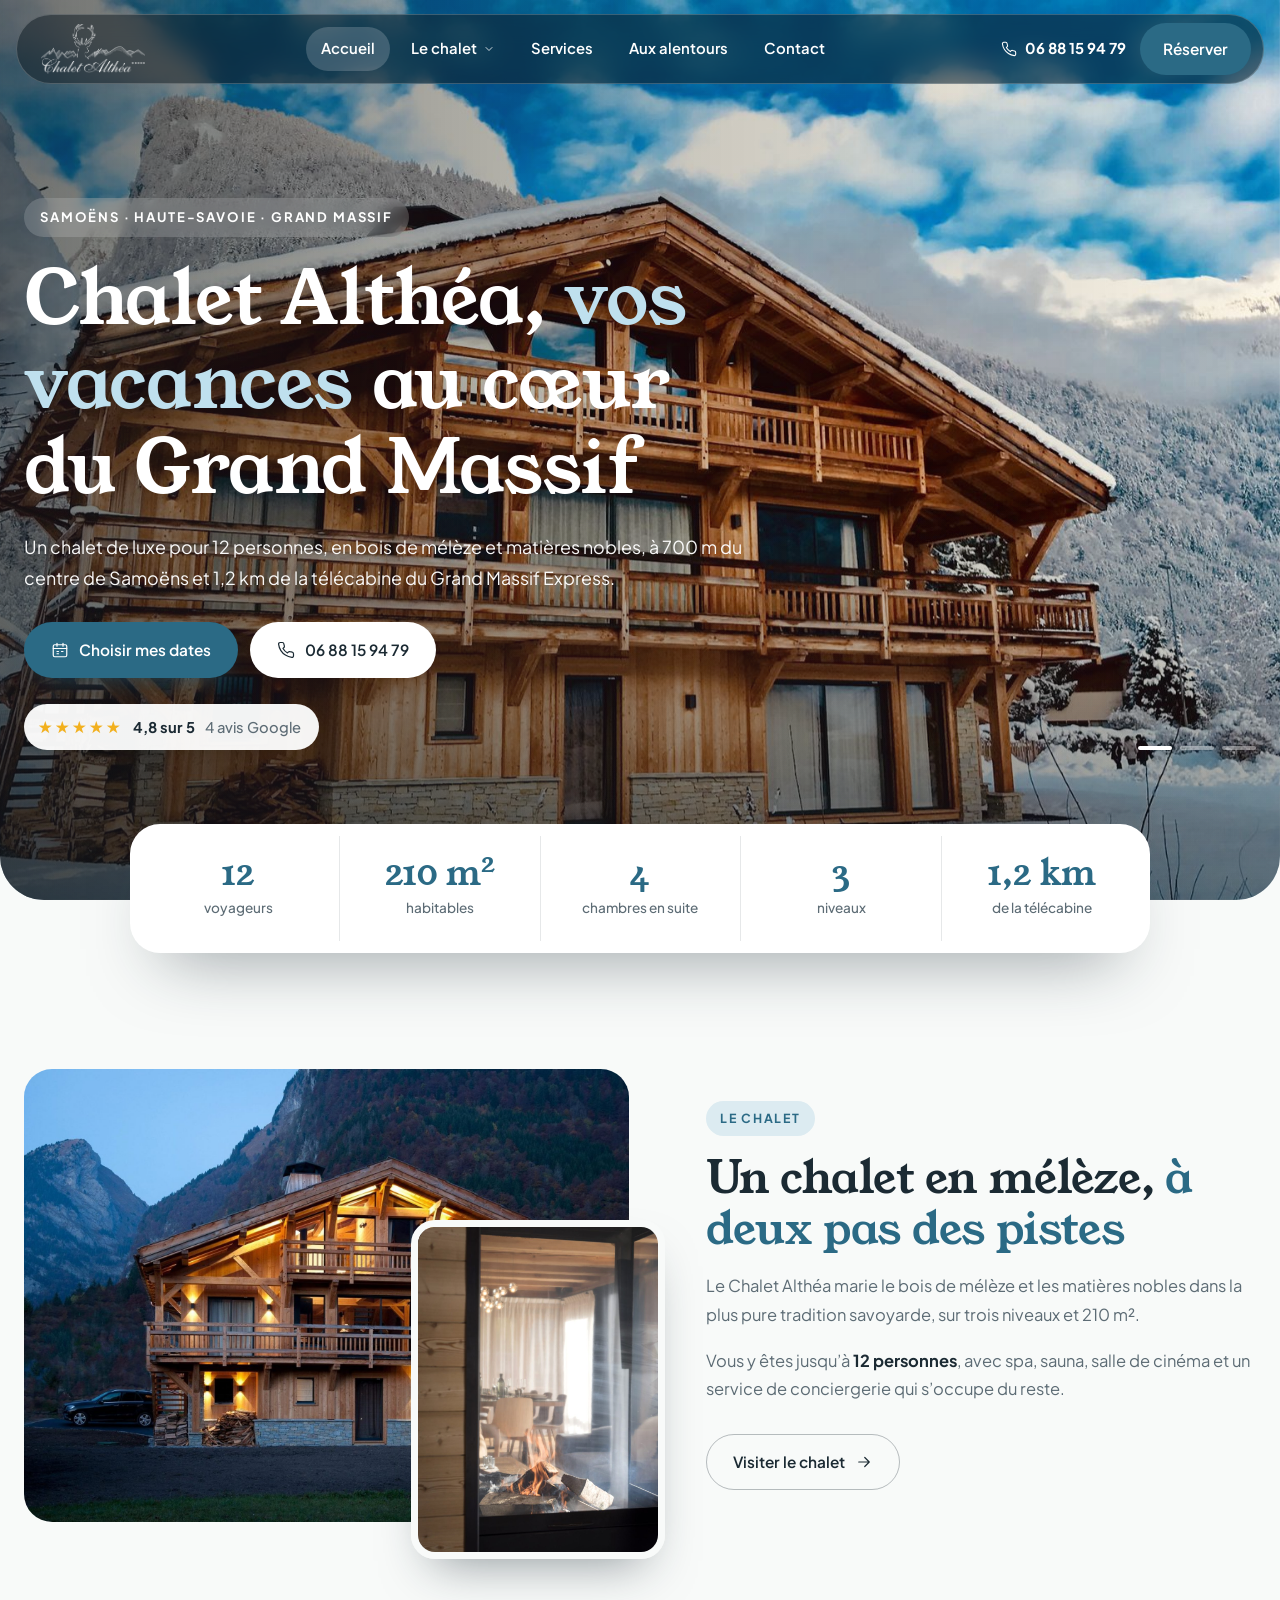
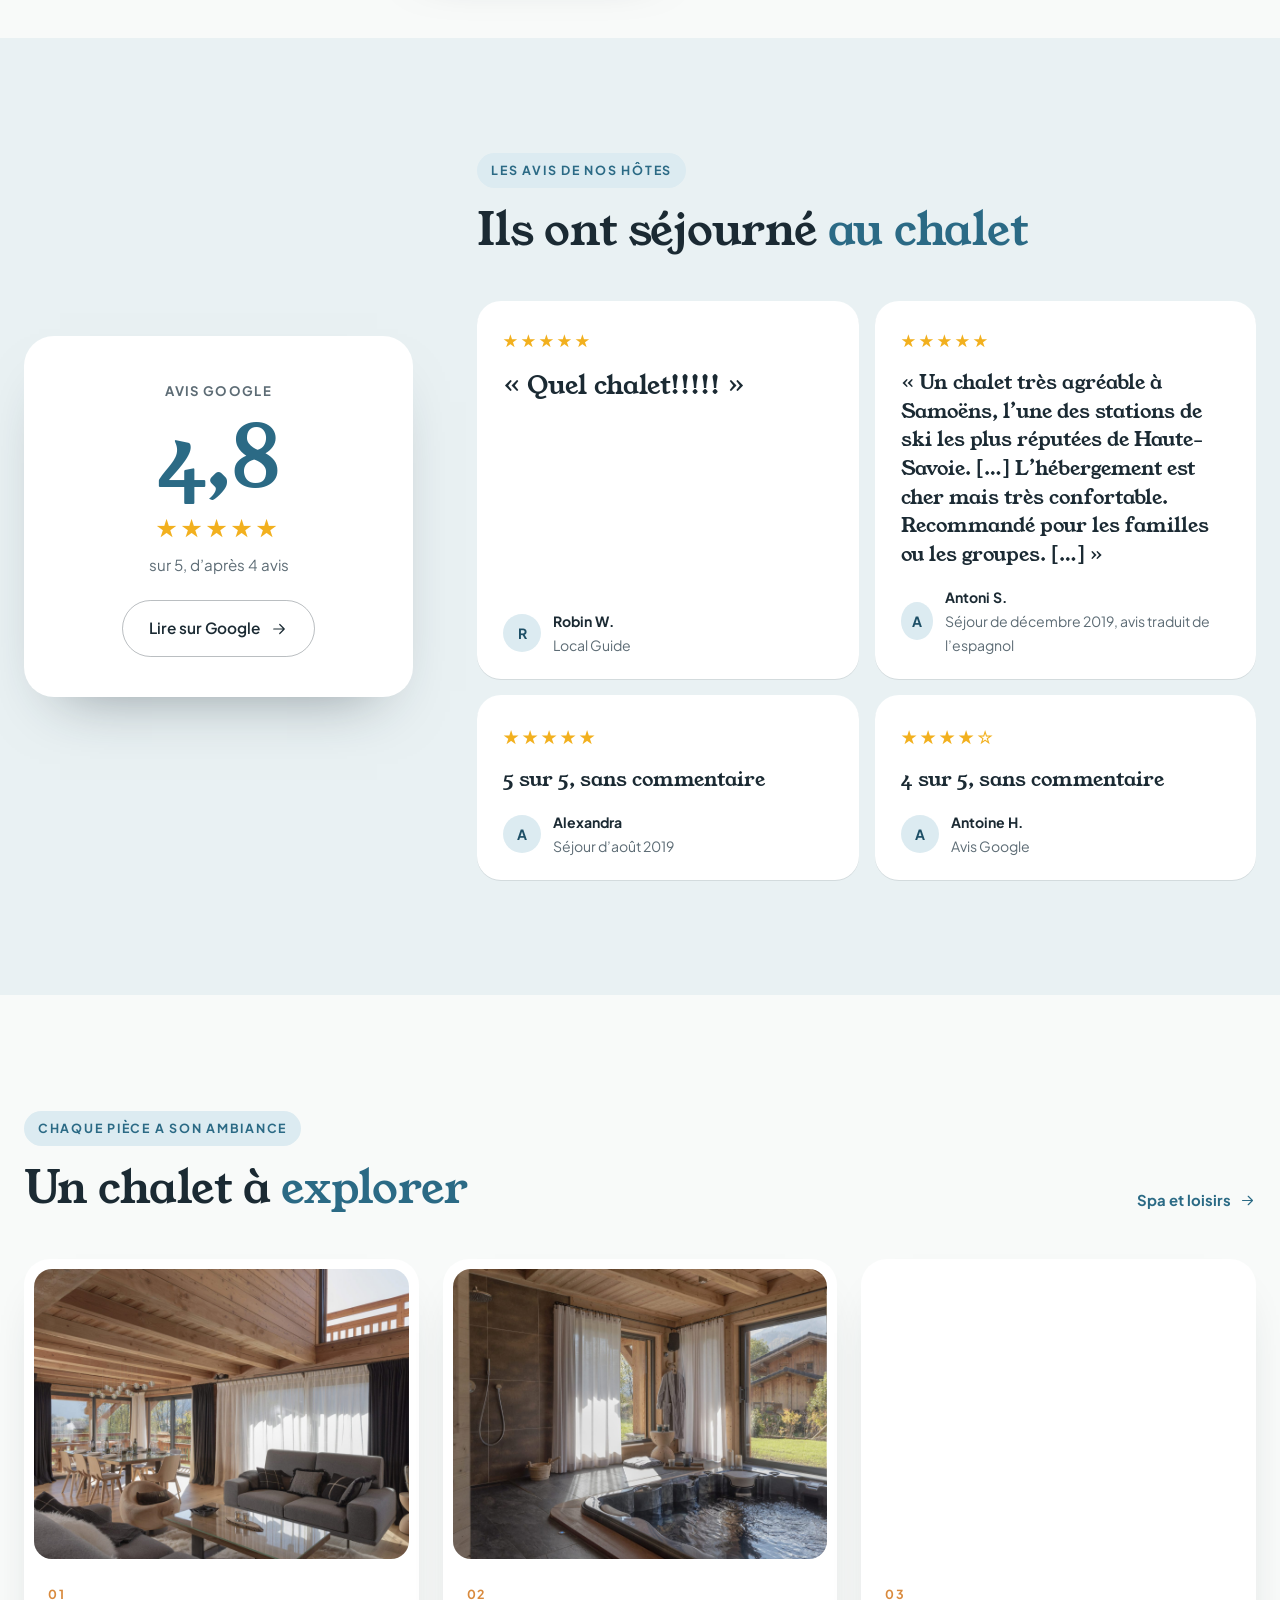
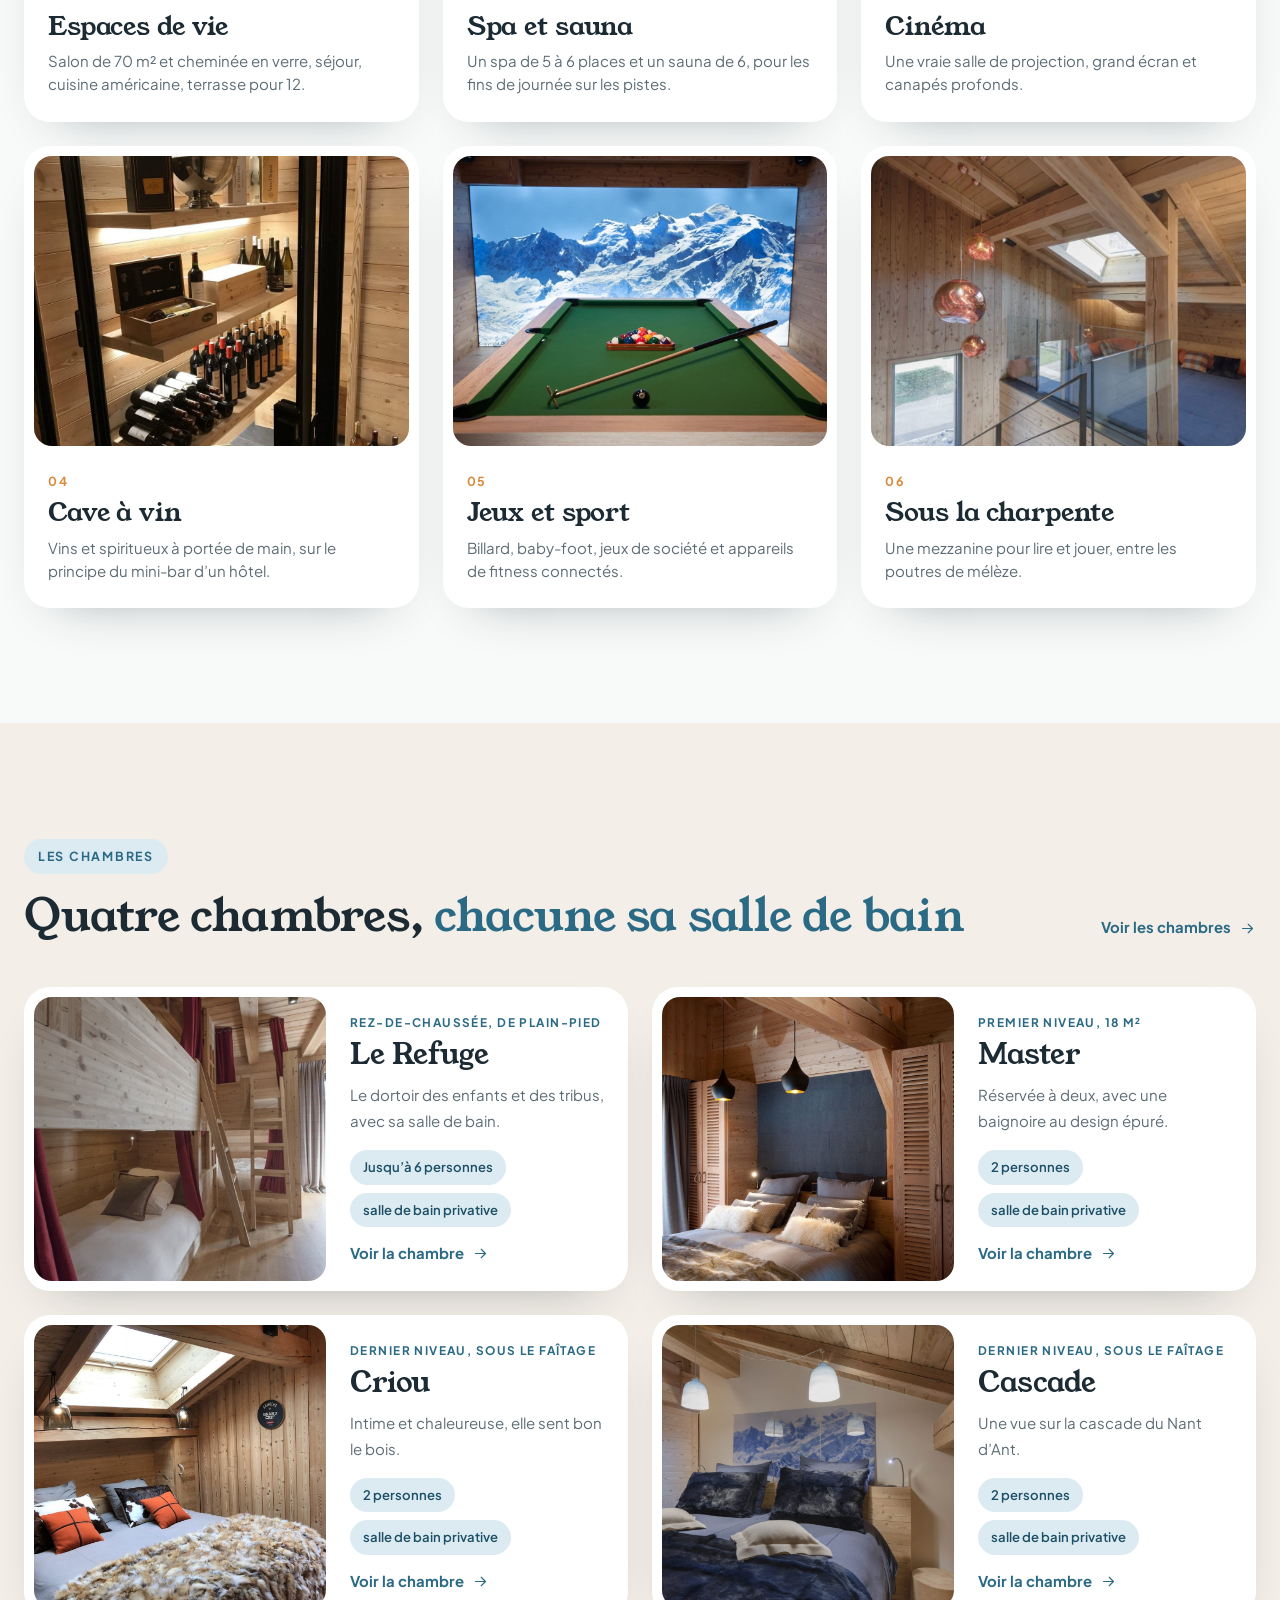
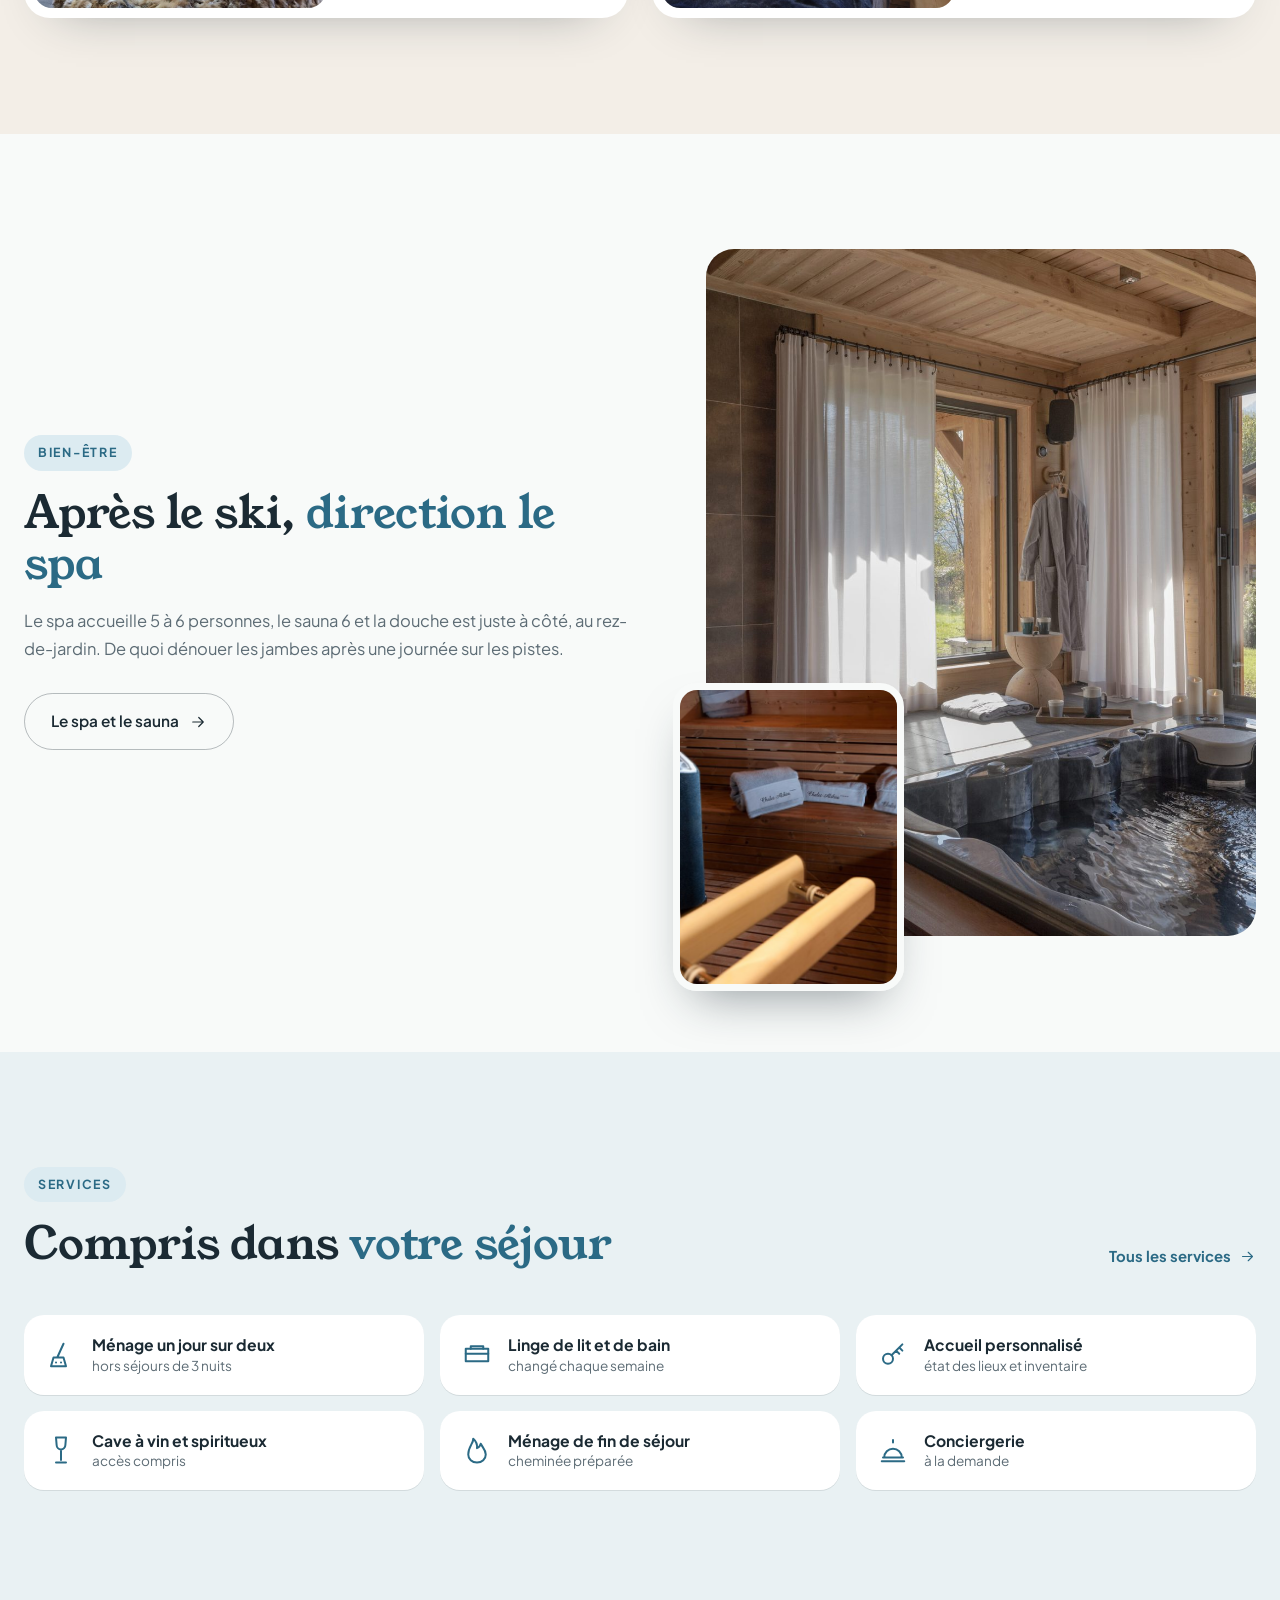
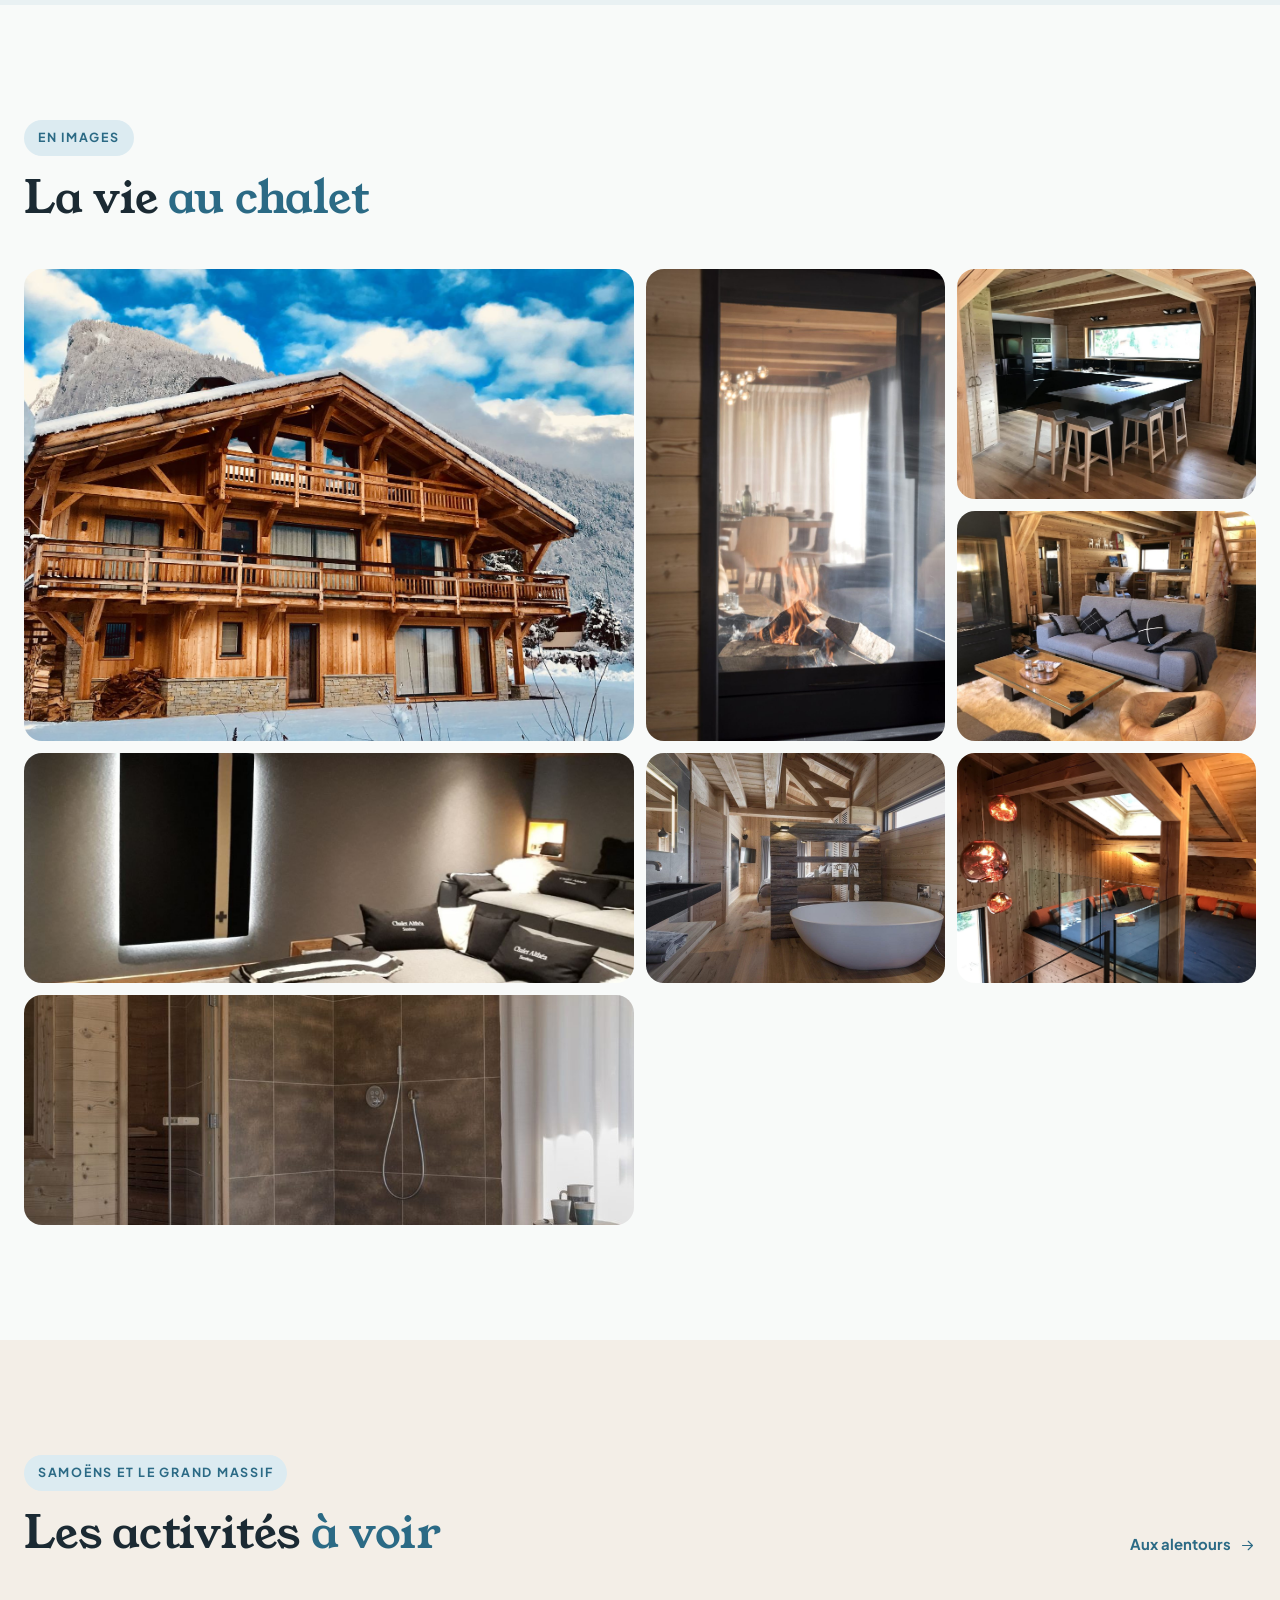
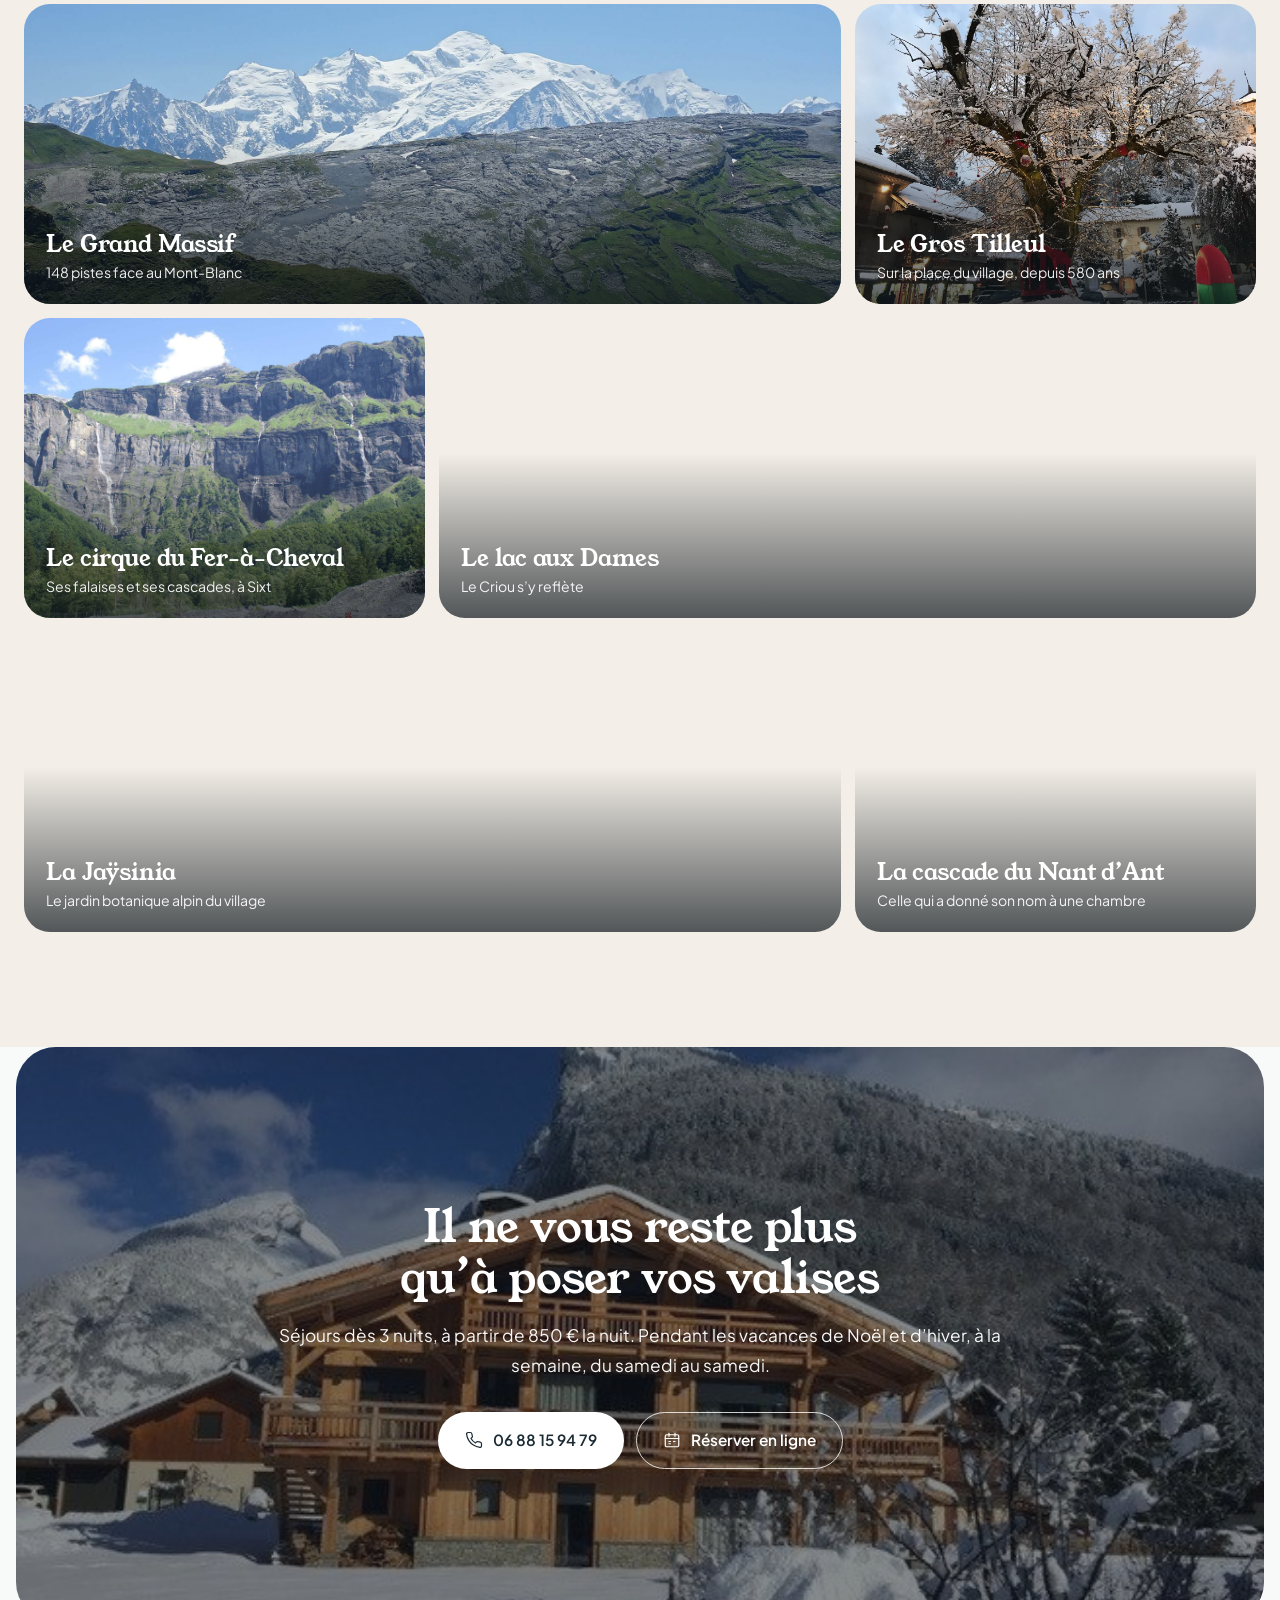
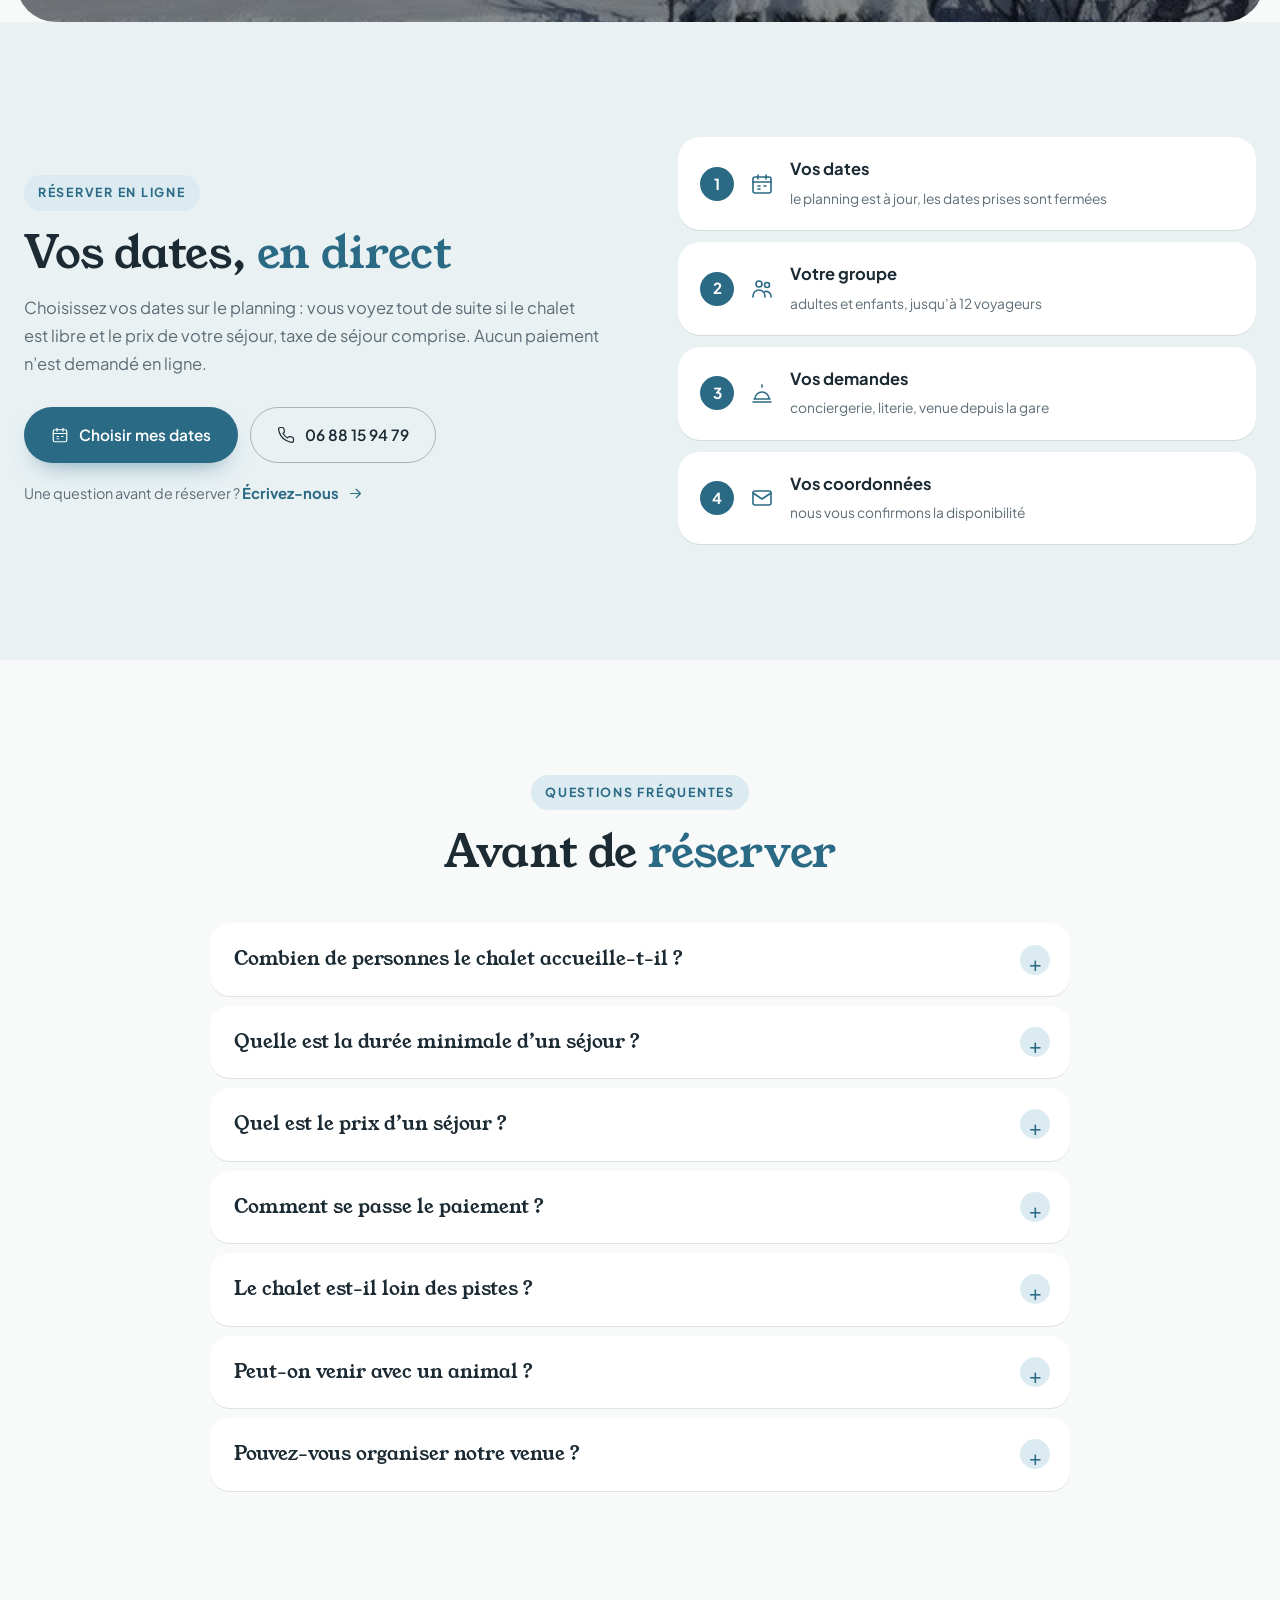
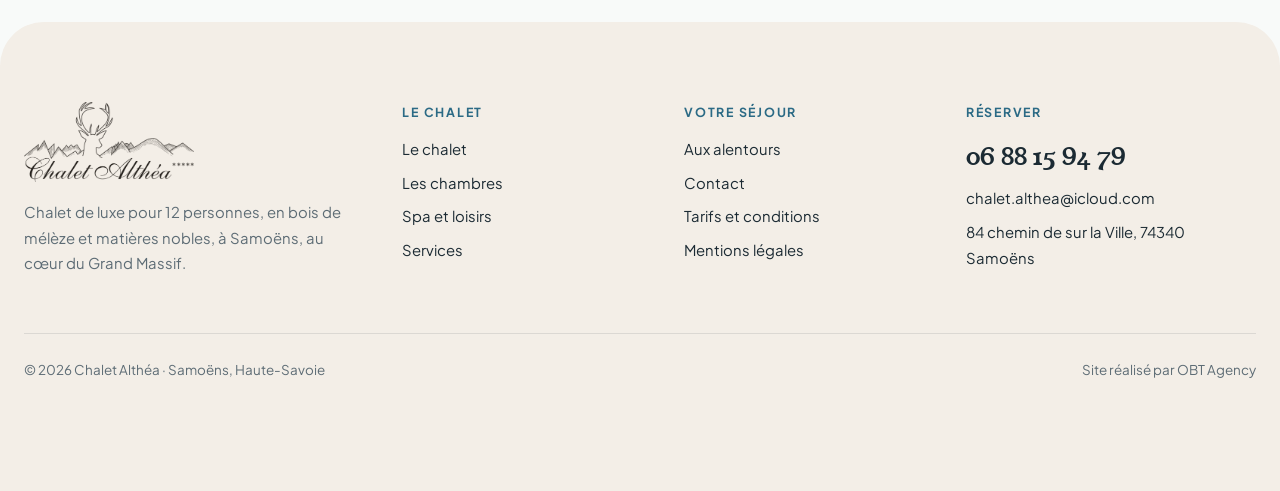
==== commit 94e0b9ea: "V2 : avis en avant, une page par chambre, menu regroupé, DA adoucie Co-Authored-By: Claude Opus 5.5 " ====
--- a/index.html
+++ b/index.html
@@ -8,7 +8,7 @@
 <meta name="description" content="Chalet Althéa : chalet de luxe pour 12 personnes à Samoëns, au cœur du Grand Massif. 210 m² en bois de mélèze, quatre chambres en suite, spa, sauna, cinéma et conciergerie.">
 <link rel="preconnect" href="https://fonts.googleapis.com">
 <link rel="preconnect" href="https://fonts.gstatic.com" crossorigin>
-<link href="https://fonts.googleapis.com/css2?family=Manrope:wght@400;500;600;700&family=Newsreader:ital,opsz,wght@0,6..72,500;0,6..72,600;1,6..72,500&display=swap" rel="stylesheet">
+<link href="https://fonts.googleapis.com/css2?family=Plus+Jakarta+Sans:wght@400;500;600;700&family=Young+Serif&display=swap" rel="stylesheet">
 <link rel="stylesheet" href="css/style.css">
 </head>
 <body data-page="accueil">
@@ -17,9 +17,16 @@
   <img class="logo-entree" src="images/logo-blanc.png" alt="">
 </div>
 <header class="entete">
-  <div class="conteneur barre">
+  <div class="barre">
     <a class="logo" href="index.html" aria-label="Chalet Althéa, accueil"><img class="blanc" src="images/logo-blanc.png" alt="Chalet Althéa" width="900" height="425"><img class="sombre" src="images/logo-sombre.png" alt="" width="900" height="425"></a>
-    <ul class="menu"><li><a href="index.html" class="actif">Accueil</a></li><li><a href="le-chalet.html">Le chalet</a></li><li><a href="les-chambres.html">Les chambres</a></li><li><a href="spa-et-loisirs.html">Spa et loisirs</a></li><li><a href="services.html">Services</a></li><li><a href="samoens.html">Samoëns</a></li><li><a href="contact.html">Contact</a></li></ul>
+    <ul class="menu">
+      <li><a href="index.html" class="actif">Accueil</a></li>
+      <li><a class="ouvrir" href="le-chalet.html">Le chalet <svg viewBox="0 0 24 24" fill="none" stroke="currentColor" stroke-width="1.6" stroke-linecap="round" stroke-linejoin="round" aria-hidden="true"><path d="m6 9 6 6 6-6"/></svg></a>
+        <div class="sous-menu"><a href="le-chalet.html"><img src="images/chalet/sejour.jpg" alt=""><span>Le chalet<small>Espaces de vie, terrasse, garage</small></span></a><a href="les-chambres.html"><img src="images/chalet/master.jpg" alt=""><span>Les chambres<small>Quatre chambres en suite</small></span></a><a href="spa-et-loisirs.html"><img src="images/chalet/spa.jpg" alt=""><span>Spa et loisirs<small>Spa, sauna, cinéma, jeux</small></span></a></div></li>
+      <li><a href="services.html">Services</a></li>
+      <li><a href="alentours.html">Aux alentours</a></li>
+      <li><a href="contact.html">Contact</a></li>
+    </ul>
     <div class="actions">
       <a class="tel-entete" href="tel:+33688159479"><svg viewBox="0 0 24 24" fill="none" stroke="currentColor" stroke-width="1.6" stroke-linecap="round" stroke-linejoin="round" aria-hidden="true"><path d="M22 16.9v3a2 2 0 0 1-2.2 2 19.8 19.8 0 0 1-8.6-3.1 19.5 19.5 0 0 1-6-6A19.8 19.8 0 0 1 2.1 4.2 2 2 0 0 1 4.1 2h3a2 2 0 0 1 2 1.7c.1 1 .4 1.9.7 2.8a2 2 0 0 1-.5 2.1L8 9.9a16 16 0 0 0 6 6l1.3-1.3a2 2 0 0 1 2.1-.4c.9.3 1.8.6 2.8.7a2 2 0 0 1 1.7 2z"/></svg><span>06 88 15 94 79</span></a>
       <a class="btn btn-plein" href="contact.html#reserver" data-obt-reserve>Réserver</a>
@@ -30,18 +37,19 @@
 <main>
 <section class="hero">
   <div class="diapos">
-    <img class="fond actif" src="images/chalet/sejour.jpg" alt="Le salon et le séjour du Chalet Althéa">
+    <img class="fond actif" src="images/chalet/facade-neige.jpg" alt="Le Chalet Althéa sous la neige">
+    <img class="fond" src="images/chalet/sejour.jpg" alt="Le salon et le séjour du Chalet Althéa">
     <img class="fond" src="images/chalet/spa.jpg" alt="Le spa face au jardin">
-    <img class="fond" src="images/chalet/chambre-montagne.jpg" alt="Une chambre du chalet">
   </div>
   <div class="contenu">
     <span class="lieu">Samoëns · Haute-Savoie · Grand Massif</span>
-    <h1>Chalet Althéa, <em>au cœur</em> du Grand Massif</h1>
+    <h1>Chalet Althéa, <em>vos vacances</em> au cœur du Grand Massif</h1>
     <p class="sous">Un chalet de luxe pour 12 personnes, en bois de mélèze et matières nobles, à 700 m du centre de Samoëns et 1,2 km de la télécabine du Grand Massif Express.</p>
     <div class="boutons">
-      <a class="btn btn-plein" href="contact.html#reserver" data-obt-reserve><svg viewBox="0 0 24 24" fill="none" stroke="currentColor" stroke-width="1.6" stroke-linecap="round" stroke-linejoin="round" aria-hidden="true"><rect x="3" y="5" width="18" height="16" rx="2"/><path d="M3 10h18M8 3v4M16 3v4M8 14h2M14 14h2M8 17h2"/></svg> Voir les disponibilités</a>
+      <a class="btn btn-plein" href="contact.html#reserver" data-obt-reserve><svg viewBox="0 0 24 24" fill="none" stroke="currentColor" stroke-width="1.6" stroke-linecap="round" stroke-linejoin="round" aria-hidden="true"><rect x="3" y="5" width="18" height="16" rx="2"/><path d="M3 10h18M8 3v4M16 3v4M8 14h2M14 14h2M8 17h2"/></svg> Choisir mes dates</a>
       <a class="btn btn-blanc" href="tel:+33688159479"><svg viewBox="0 0 24 24" fill="none" stroke="currentColor" stroke-width="1.6" stroke-linecap="round" stroke-linejoin="round" aria-hidden="true"><path d="M22 16.9v3a2 2 0 0 1-2.2 2 19.8 19.8 0 0 1-8.6-3.1 19.5 19.5 0 0 1-6-6A19.8 19.8 0 0 1 2.1 4.2 2 2 0 0 1 4.1 2h3a2 2 0 0 1 2 1.7c.1 1 .4 1.9.7 2.8a2 2 0 0 1-.5 2.1L8 9.9a16 16 0 0 0 6 6l1.3-1.3a2 2 0 0 1 2.1-.4c.9.3 1.8.6 2.8.7a2 2 0 0 1 1.7 2z"/></svg> 06 88 15 94 79</a>
     </div>
+    <a class="note-heros" href="https://www.google.com/maps/place/Chalet+Alth%C3%A9a/@46.079548,6.7319862,17z/data=!4m6!3m5!1s0x478eaa2f95cc3169:0xe7a4f62b1b229c98!8m2!3d46.079548!4d6.7319862" target="_blank" rel="noopener"><span class="etoiles" role="img" aria-label="4,8 étoiles sur 5">★★★★★</span><strong>4,8 sur 5</strong><span>4 avis Google</span></a>
   </div>
   <div class="points"><span class="actif"></span><span></span><span></span></div>
 </section>
@@ -53,78 +61,93 @@
     <div class="photo-cadre paysage" data-reveal><img src="images/chalet/facade-crepuscule.jpg" alt="Le Chalet Althéa à la tombée de la nuit" loading="lazy" decoding="async"><img class="vignette" src="images/chalet/cheminee-verre.jpg" alt="La cheminée en verre du salon" loading="lazy" decoding="async"></div>
     <div class="duo-texte" data-reveal>
       <span class="surtitre">Le chalet</span>
-      <h2>Le meilleur de Samoëns, <em class="it">en bois de mélèze</em></h2>
-      <p>Bâti dans la pure tradition où se conjuguent avec harmonie bois de mélèze et matières nobles, le Chalet Althéa vous réserve le meilleur de Samoëns.</p>
-      <p>Vous serez jusqu’à <strong>12 personnes</strong> à goûter aux plaisirs du luxe sur <strong>210 m² et trois niveaux</strong>. Et plus encore avec notre service de conciergerie, prêt à rendre votre séjour encore plus magique.</p>
-      <div class="boutons"><a class="btn btn-contour" href="le-chalet.html">Découvrir le chalet <svg viewBox="0 0 24 24" fill="none" stroke="currentColor" stroke-width="1.6" stroke-linecap="round" stroke-linejoin="round" aria-hidden="true"><path d="M5 12h14M13 6l6 6-6 6"/></svg></a></div>
+      <h2>Un chalet en mélèze, <em class="it">à deux pas des pistes</em></h2>
+      <p>Le Chalet Althéa marie le bois de mélèze et les matières nobles dans la plus pure tradition savoyarde, sur trois niveaux et 210 m².</p>
+      <p>Vous y êtes jusqu’à <strong>12 personnes</strong>, avec spa, sauna, salle de cinéma et un service de conciergerie qui s’occupe du reste.</p>
+      <div class="boutons"><a class="btn btn-contour" href="le-chalet.html">Visiter le chalet <svg viewBox="0 0 24 24" fill="none" stroke="currentColor" stroke-width="1.6" stroke-linecap="round" stroke-linejoin="round" aria-hidden="true"><path d="M5 12h14M13 6l6 6-6 6"/></svg></a></div>
     </div>
   </div>
 </section>
 
-<section class="section lin">
-  <div class="conteneur">
-    <div class="entete-section"><div><span class="surtitre">Six espaces pour se retrouver</span><h2>Découvrez <em class="it">notre chalet</em></h2></div><a class="lien-fleche" href="spa-et-loisirs.html">Spa et loisirs <svg viewBox="0 0 24 24" fill="none" stroke="currentColor" stroke-width="1.6" stroke-linecap="round" stroke-linejoin="round" aria-hidden="true"><path d="M5 12h14M13 6l6 6-6 6"/></svg></a></div>
-    <div class="espaces"><a class="espace" href="le-chalet.html#espaces-de-vie" data-reveal><img src="images/chalet/sejour.jpg" alt="Espaces de vie" loading="lazy" decoding="async"><div class="txt"><span class="num">01</span><h3>Espaces de vie</h3><p>Le grand salon et sa cheminée en verre, le séjour et la cuisine américaine.</p></div></a><a class="espace" href="spa-et-loisirs.html#bien-etre" data-reveal><img src="images/chalet/spa.jpg" alt="Bien-être" loading="lazy" decoding="async"><div class="txt"><span class="num">02</span><h3>Bien-être</h3><p>Le spa et son ambiance raffinée, ou le sauna, dans la pure tradition scandinave.</p></div></a><a class="espace" href="spa-et-loisirs.html#cinema" data-reveal><img src="images/chalet/cinema.jpg" alt="Cinéma" loading="lazy" decoding="async"><div class="txt"><span class="num">03</span><h3>Cinéma</h3><p>Une vraie salle de projection, en famille ou entre amis.</p></div></a><a class="espace" href="spa-et-loisirs.html#cave" data-reveal><img src="images/chalet/cave.jpg" alt="Cave à vin" loading="lazy" decoding="async"><div class="txt"><span class="num">04</span><h3>Cave à vin</h3><p>Vins et spiritueux en libre accès, sur le modèle du mini-bar d’hôtel.</p></div></a><a class="espace" href="spa-et-loisirs.html#jeux" data-reveal><img src="images/chalet/billard.jpg" alt="Jeux" loading="lazy" decoding="async"><div class="txt"><span class="num">05</span><h3>Jeux</h3><p>Ambiance feutrée autour du billard ou survoltée au baby-foot.</p></div></a><a class="espace" href="spa-et-loisirs.html#fitness" data-reveal><img src="images/chalet/fitness.jpg" alt="Fitness" loading="lazy" decoding="async"><div class="txt"><span class="num">06</span><h3>Fitness</h3><p>Des appareils connectés qui vous emmènent sur vos parcours préférés.</p></div></a></div>
-  </div>
-</section>
-
-<section class="section">
-  <div class="conteneur">
-    <div class="entete-section"><div><span class="surtitre">Les chambres</span><h2>Quatre chambres, <em class="it">chacune sa salle de bain</em></h2></div><a class="lien-fleche" href="les-chambres.html">Voir les chambres <svg viewBox="0 0 24 24" fill="none" stroke="currentColor" stroke-width="1.6" stroke-linecap="round" stroke-linejoin="round" aria-hidden="true"><path d="M5 12h14M13 6l6 6-6 6"/></svg></a></div>
-    <div class="chambres"><a class="chambre" href="les-chambres.html#refuge" data-reveal><img src="images/chalet/refuge.jpg" alt="Le Refuge" loading="lazy" decoding="async"><div class="corps"><span class="etage">Rez-de-chaussée, de plain-pied</span><h3>Le Refuge</h3><p>Le dortoir des enfants et des tribus, avec sa salle de bain.</p><div class="pastilles"><span>Jusqu’à 6 personnes</span><span>salle de bain privative</span></div></div></a><a class="chambre" href="les-chambres.html#master" data-reveal><img src="images/chalet/master.jpg" alt="Master" loading="lazy" decoding="async"><div class="corps"><span class="etage">Premier niveau, 18 m²</span><h3>Master</h3><p>Réservée à deux, avec une baignoire au design épuré.</p><div class="pastilles"><span>2 personnes</span><span>salle de bain privative</span></div></div></a><a class="chambre" href="les-chambres.html#criou-cascade" data-reveal><img src="images/chalet/chambre-faitage.jpg" alt="Criou et Cascade" loading="lazy" decoding="async"><div class="corps"><span class="etage">Dernier niveau, sous le faîtage</span><h3>Criou et Cascade</h3><p>Deux chambres sous le faîtage, chacune avec sa salle de bain.</p><div class="pastilles"><span>2 et 2 personnes</span><span>salle de bain privative</span></div></div></a><a class="chambre" href="le-chalet.html" data-reveal><img src="images/chalet/escalier.jpg" alt="Le chalet entier" loading="lazy" decoding="async"><div class="corps"><span class="etage">Trois niveaux, 210 m²</span><h3>Le chalet entier</h3><p>Quatre chambres en suite, réservées à votre seul groupe.</p><div class="pastilles"><span>12 voyageurs</span><span>4 salles de bain</span></div></div></a></div>
-  </div>
-</section>
-
-<section class="section neige">
-  <div class="conteneur duo inverse">
-    <div class="photo-cadre" data-reveal><img src="images/chalet/spa.jpg" alt="Le spa face au jardin" loading="lazy" decoding="async"><img class="vignette" src="images/chalet/spa-douche.jpg" alt="Le spa et la douche du rez-de-jardin" loading="lazy" decoding="async"></div>
-    <div class="duo-texte" data-reveal>
-      <span class="surtitre">Bien-être</span>
-      <h2>Chaud et froid, <em class="it">ou les deux</em></h2>
-      <p>Après une journée active, le spa et son ambiance raffinée, ou le sauna, dans la pure tradition scandinave : c’est ici que les tensions se dénouent.</p>
-      <p>Le <strong>sauna pour 6 personnes</strong>, le <strong>spa pour 5 à 6 personnes</strong> et la douche sont au rez-de-jardin.</p>
-      <div class="boutons"><a class="btn btn-contour" href="spa-et-loisirs.html#bien-etre">Le spa et le sauna <svg viewBox="0 0 24 24" fill="none" stroke="currentColor" stroke-width="1.6" stroke-linecap="round" stroke-linejoin="round" aria-hidden="true"><path d="M5 12h14M13 6l6 6-6 6"/></svg></a></div>
+<section class="section givre" id="avis">
+  <div class="conteneur avis-bloc">
+    <div class="score" data-reveal>
+      <div class="google">Avis Google</div>
+      <div class="gros">4,8</div>
+      <div class="etoiles" role="img" aria-label="4,8 étoiles sur 5">★★★★★</div>
+      <p>sur 5, d’après 4 avis</p>
+      <a class="btn btn-contour" href="https://www.google.com/maps/place/Chalet+Alth%C3%A9a/@46.079548,6.7319862,17z/data=!4m6!3m5!1s0x478eaa2f95cc3169:0xe7a4f62b1b229c98!8m2!3d46.079548!4d6.7319862" target="_blank" rel="noopener">Lire sur Google <svg viewBox="0 0 24 24" fill="none" stroke="currentColor" stroke-width="1.6" stroke-linecap="round" stroke-linejoin="round" aria-hidden="true"><path d="M5 12h14M13 6l6 6-6 6"/></svg></a>
+    </div>
+    <div>
+      <div class="entete-section"><div><span class="surtitre">Les avis de nos hôtes</span><h2>Ils ont séjourné <em class="it">au chalet</em></h2></div></div>
+      <div class="avis-grille"><figure class="avis court" data-reveal><div class="etoiles" role="img" aria-label="5 étoiles sur 5">★★★★★</div><blockquote>«&nbsp;Quel chalet!!!!!&nbsp;»</blockquote><footer><span class="rond">R</span><span><strong>Robin W.</strong>Local Guide</span></footer></figure><figure class="avis" data-reveal><div class="etoiles" role="img" aria-label="5 étoiles sur 5">★★★★★</div><blockquote>«&nbsp;Un chalet très agréable à Samoëns, l’une des stations de ski les plus réputées de Haute-Savoie. […] L’hébergement est cher mais très confortable. Recommandé pour les familles ou les groupes. […]&nbsp;»</blockquote><footer><span class="rond">A</span><span><strong>Antoni S.</strong>Séjour de décembre 2019, avis traduit de l’espagnol</span></footer></figure><figure class="avis sans-texte" data-reveal><div class="etoiles" role="img" aria-label="5 étoiles sur 5">★★★★★</div><blockquote>5 sur 5, sans commentaire</blockquote><footer><span class="rond">A</span><span><strong>Alexandra</strong>Séjour d’août 2019</span></footer></figure><figure class="avis sans-texte" data-reveal><div class="etoiles" role="img" aria-label="4 étoiles sur 5">★★★★☆</div><blockquote>4 sur 5, sans commentaire</blockquote><footer><span class="rond">A</span><span><strong>Antoine H.</strong>Avis Google</span></footer></figure></div>
     </div>
   </div>
 </section>
 
 <section class="section">
   <div class="conteneur">
-    <div class="entete-section"><div><span class="surtitre">Services</span><h2>Compris dans <em class="it">votre séjour</em></h2></div><a class="lien-fleche" href="services.html">Tous les services <svg viewBox="0 0 24 24" fill="none" stroke="currentColor" stroke-width="1.6" stroke-linecap="round" stroke-linejoin="round" aria-hidden="true"><path d="M5 12h14M13 6l6 6-6 6"/></svg></a></div>
-    <div class="compris"><div class="bloc" data-reveal><svg viewBox="0 0 24 24" fill="none" stroke="currentColor" stroke-width="1.6" stroke-linecap="round" stroke-linejoin="round" aria-hidden="true"><path d="M14 3 9 14M6 14h8l2 7H4z"/><path d="M8 18h.01M12 18h.01"/></svg><div><strong>Ménage un jour sur deux</strong><small>hors séjours de 3 nuits</small></div></div><div class="bloc" data-reveal><svg viewBox="0 0 24 24" fill="none" stroke="currentColor" stroke-width="1.6" stroke-linecap="round" stroke-linejoin="round" aria-hidden="true"><path d="M3 7h18v10H3z"/><path d="M3 11h18M7 7V5h10v2"/></svg><div><strong>Linge de lit et de bain</strong><small>changé chaque semaine</small></div></div><div class="bloc" data-reveal><svg viewBox="0 0 24 24" fill="none" stroke="currentColor" stroke-width="1.6" stroke-linecap="round" stroke-linejoin="round" aria-hidden="true"><circle cx="8" cy="15" r="4"/><path d="m10.8 12.2 8.7-8.7M17 6l2.5 2.5M14.5 8.5 17 11"/></svg><div><strong>Accueil personnalisé</strong><small>état des lieux et inventaire</small></div></div><div class="bloc" data-reveal><svg viewBox="0 0 24 24" fill="none" stroke="currentColor" stroke-width="1.6" stroke-linecap="round" stroke-linejoin="round" aria-hidden="true"><path d="M8 2h8l-.5 6a3.5 3.5 0 0 1-7 0zM12 11.5V20M8 22h8"/></svg><div><strong>Cave à vin et spiritueux</strong><small>en libre accès</small></div></div><div class="bloc" data-reveal><svg viewBox="0 0 24 24" fill="none" stroke="currentColor" stroke-width="1.6" stroke-linecap="round" stroke-linejoin="round" aria-hidden="true"><path d="M12 22c4 0 7-2.7 7-6.5 0-3.6-2.6-5.6-4-8.5-.6 2-1.6 3-3 3.5.3-2.8-.7-5.5-3-7.5.2 3.6-4 6.4-4 12.5C5 19.3 8 22 12 22z"/></svg><div><strong>Ménage de fin de séjour</strong><small>cheminée préparée</small></div></div><div class="bloc" data-reveal><svg viewBox="0 0 24 24" fill="none" stroke="currentColor" stroke-width="1.6" stroke-linecap="round" stroke-linejoin="round" aria-hidden="true"><path d="M4 18h16M12 4v2M5 18a7 7 0 0 1 14 0M3 21h18"/></svg><div><strong>Conciergerie</strong><small>à la demande</small></div></div></div>
+    <div class="entete-section"><div><span class="surtitre">Chaque pièce a son ambiance</span><h2>Un chalet à <em class="it">explorer</em></h2></div><a class="lien-fleche" href="spa-et-loisirs.html">Spa et loisirs <svg viewBox="0 0 24 24" fill="none" stroke="currentColor" stroke-width="1.6" stroke-linecap="round" stroke-linejoin="round" aria-hidden="true"><path d="M5 12h14M13 6l6 6-6 6"/></svg></a></div>
+    <div class="espaces"><a class="espace" href="le-chalet.html#espaces-de-vie" data-reveal><div class="vis"><img src="images/chalet/sejour.jpg" alt="Espaces de vie" loading="lazy" decoding="async"></div><div class="txt"><span class="num">01</span><h3>Espaces de vie</h3><p>Salon de 70 m² et cheminée en verre, séjour, cuisine américaine, terrasse pour 12.</p></div></a><a class="espace" href="spa-et-loisirs.html#bien-etre" data-reveal><div class="vis"><img src="images/chalet/spa.jpg" alt="Spa et sauna" loading="lazy" decoding="async"></div><div class="txt"><span class="num">02</span><h3>Spa et sauna</h3><p>Un spa de 5 à 6 places et un sauna de 6, pour les fins de journée sur les pistes.</p></div></a><a class="espace" href="spa-et-loisirs.html#cinema" data-reveal><div class="vis"><img src="images/chalet/cinema.jpg" alt="Cinéma" loading="lazy" decoding="async"></div><div class="txt"><span class="num">03</span><h3>Cinéma</h3><p>Une vraie salle de projection, grand écran et canapés profonds.</p></div></a><a class="espace" href="spa-et-loisirs.html#cave" data-reveal><div class="vis"><img src="images/chalet/cave.jpg" alt="Cave à vin" loading="lazy" decoding="async"></div><div class="txt"><span class="num">04</span><h3>Cave à vin</h3><p>Vins et spiritueux à portée de main, sur le principe du mini-bar d’un hôtel.</p></div></a><a class="espace" href="spa-et-loisirs.html#jeux" data-reveal><div class="vis"><img src="images/chalet/billard.jpg" alt="Jeux et sport" loading="lazy" decoding="async"></div><div class="txt"><span class="num">05</span><h3>Jeux et sport</h3><p>Billard, baby-foot, jeux de société et appareils de fitness connectés.</p></div></a><a class="espace" href="le-chalet.html#pratique" data-reveal><div class="vis"><img src="images/chalet/escalier.jpg" alt="Sous la charpente" loading="lazy" decoding="async"></div><div class="txt"><span class="num">06</span><h3>Sous la charpente</h3><p>Une mezzanine pour lire et jouer, entre les poutres de mélèze.</p></div></a></div>
   </div>
 </section>
 
-<section class="section lin">
+<section class="section sable">
   <div class="conteneur">
-    <div class="entete-section"><div><span class="surtitre">En images</span><h2>La vie <em class="it">au chalet</em></h2></div></div>
-    <div class="mosaique" data-reveal><button class="grand" data-galerie="images/chalet/facade-neige.jpg" data-legende="Le chalet sous la neige" aria-label="Agrandir : Le chalet sous la neige"><img src="images/chalet/facade-neige.jpg" alt="Le chalet sous la neige" loading="lazy" decoding="async"><span>Le chalet sous la neige</span></button><button class="haut" data-galerie="images/chalet/cheminee-verre.jpg" data-legende="La cheminée en verre" aria-label="Agrandir : La cheminée en verre"><img src="images/chalet/cheminee-verre.jpg" alt="La cheminée en verre" loading="lazy" decoding="async"><span>La cheminée en verre</span></button><button class="" data-galerie="images/chalet/cuisine.jpg" data-legende="La cuisine américaine" aria-label="Agrandir : La cuisine américaine"><img src="images/chalet/cuisine.jpg" alt="La cuisine américaine" loading="lazy" decoding="async"><span>La cuisine américaine</span></button><button class="" data-galerie="images/chalet/salon.jpg" data-legende="Le salon" aria-label="Agrandir : Le salon"><img src="images/chalet/salon.jpg" alt="Le salon" loading="lazy" decoding="async"><span>Le salon</span></button><button class="large" data-galerie="images/chalet/cinema-salon.jpg" data-legende="La salle de cinéma" aria-label="Agrandir : La salle de cinéma"><img src="images/chalet/cinema-salon.jpg" alt="La salle de cinéma" loading="lazy" decoding="async"><span>La salle de cinéma</span></button><button class="" data-galerie="images/chalet/master-bain.jpg" data-legende="La salle de bain de la Master" aria-label="Agrandir : La salle de bain de la Master"><img src="images/chalet/master-bain.jpg" alt="La salle de bain de la Master" loading="lazy" decoding="async"><span>La salle de bain de la Master</span></button><button class="" data-galerie="images/chalet/coin-lecture.jpg" data-legende="Le coin lecture" aria-label="Agrandir : Le coin lecture"><img src="images/chalet/coin-lecture.jpg" alt="Le coin lecture" loading="lazy" decoding="async"><span>Le coin lecture</span></button><button class="large" data-galerie="images/chalet/spa-douche.jpg" data-legende="Le spa au rez-de-jardin" aria-label="Agrandir : Le spa au rez-de-jardin"><img src="images/chalet/spa-douche.jpg" alt="Le spa au rez-de-jardin" loading="lazy" decoding="async"><span>Le spa au rez-de-jardin</span></button><button class="" data-galerie="images/chalet/baby-foot.jpg" data-legende="Le baby-foot" aria-label="Agrandir : Le baby-foot"><img src="images/chalet/baby-foot.jpg" alt="Le baby-foot" loading="lazy" decoding="async"><span>Le baby-foot</span></button><button class="" data-galerie="images/chalet/fauteuil.jpg" data-legende="Un fauteuil au coin du feu" aria-label="Agrandir : Un fauteuil au coin du feu"><img src="images/chalet/fauteuil.jpg" alt="Un fauteuil au coin du feu" loading="lazy" decoding="async"><span>Un fauteuil au coin du feu</span></button></div>
+    <div class="entete-section"><div><span class="surtitre">Les chambres</span><h2>Quatre chambres, <em class="it">chacune sa salle de bain</em></h2></div><a class="lien-fleche" href="les-chambres.html">Voir les chambres <svg viewBox="0 0 24 24" fill="none" stroke="currentColor" stroke-width="1.6" stroke-linecap="round" stroke-linejoin="round" aria-hidden="true"><path d="M5 12h14M13 6l6 6-6 6"/></svg></a></div>
+    <div class="chambres"><a class="chambre" href="chambre-le-refuge.html" data-reveal><div class="vis"><img src="images/chalet/refuge.jpg" alt="Le Refuge" loading="lazy" decoding="async"></div><div class="corps"><span class="etage">Rez-de-chaussée, de plain-pied</span><h3>Le Refuge</h3><p>Le dortoir des enfants et des tribus, avec sa salle de bain.</p><div class="pastilles"><span>Jusqu’à 6 personnes</span><span>salle de bain privative</span></div><span class="lien-fleche">Voir la chambre <svg viewBox="0 0 24 24" fill="none" stroke="currentColor" stroke-width="1.6" stroke-linecap="round" stroke-linejoin="round" aria-hidden="true"><path d="M5 12h14M13 6l6 6-6 6"/></svg></span></div></a><a class="chambre" href="chambre-master.html" data-reveal><div class="vis"><img src="images/chalet/master.jpg" alt="Master" loading="lazy" decoding="async"></div><div class="corps"><span class="etage">Premier niveau, 18 m²</span><h3>Master</h3><p>Réservée à deux, avec une baignoire au design épuré.</p><div class="pastilles"><span>2 personnes</span><span>salle de bain privative</span></div><span class="lien-fleche">Voir la chambre <svg viewBox="0 0 24 24" fill="none" stroke="currentColor" stroke-width="1.6" stroke-linecap="round" stroke-linejoin="round" aria-hidden="true"><path d="M5 12h14M13 6l6 6-6 6"/></svg></span></div></a><a class="chambre" href="chambre-criou.html" data-reveal><div class="vis"><img src="images/chalet/criou-chambre.jpg" alt="Criou" loading="lazy" decoding="async"></div><div class="corps"><span class="etage">Dernier niveau, sous le faîtage</span><h3>Criou</h3><p>Intime et chaleureuse, elle sent bon le bois.</p><div class="pastilles"><span>2 personnes</span><span>salle de bain privative</span></div><span class="lien-fleche">Voir la chambre <svg viewBox="0 0 24 24" fill="none" stroke="currentColor" stroke-width="1.6" stroke-linecap="round" stroke-linejoin="round" aria-hidden="true"><path d="M5 12h14M13 6l6 6-6 6"/></svg></span></div></a><a class="chambre" href="chambre-cascade.html" data-reveal><div class="vis"><img src="images/chalet/cascade-chambre.jpg" alt="Cascade" loading="lazy" decoding="async"></div><div class="corps"><span class="etage">Dernier niveau, sous le faîtage</span><h3>Cascade</h3><p>Une vue sur la cascade du Nant d’Ant.</p><div class="pastilles"><span>2 personnes</span><span>salle de bain privative</span></div><span class="lien-fleche">Voir la chambre <svg viewBox="0 0 24 24" fill="none" stroke="currentColor" stroke-width="1.6" stroke-linecap="round" stroke-linejoin="round" aria-hidden="true"><path d="M5 12h14M13 6l6 6-6 6"/></svg></span></div></a></div>
+  </div>
+</section>
+
+<section class="section">
+  <div class="conteneur duo inverse">
+    <div class="photo-cadre" data-reveal><img src="images/chalet/spa.jpg" alt="Le spa face au jardin" loading="lazy" decoding="async"><img class="vignette" src="images/chalet/sauna.jpg" alt="Le sauna" loading="lazy" decoding="async"></div>
+    <div class="duo-texte" data-reveal>
+      <span class="surtitre">Bien-être</span>
+      <h2>Après le ski, <em class="it">direction le spa</em></h2>
+      <p>Le spa accueille 5 à 6 personnes, le sauna 6 et la douche est juste à côté, au rez-de-jardin. De quoi dénouer les jambes après une journée sur les pistes.</p>
+      <div class="boutons"><a class="btn btn-contour" href="spa-et-loisirs.html#bien-etre">Le spa et le sauna <svg viewBox="0 0 24 24" fill="none" stroke="currentColor" stroke-width="1.6" stroke-linecap="round" stroke-linejoin="round" aria-hidden="true"><path d="M5 12h14M13 6l6 6-6 6"/></svg></a></div>
+    </div>
+  </div>
+</section>
+
+<section class="section givre">
+  <div class="conteneur">
+    <div class="entete-section"><div><span class="surtitre">Services</span><h2>Compris dans <em class="it">votre séjour</em></h2></div><a class="lien-fleche" href="services.html">Tous les services <svg viewBox="0 0 24 24" fill="none" stroke="currentColor" stroke-width="1.6" stroke-linecap="round" stroke-linejoin="round" aria-hidden="true"><path d="M5 12h14M13 6l6 6-6 6"/></svg></a></div>
+    <div class="compris"><div class="bloc" data-reveal><svg viewBox="0 0 24 24" fill="none" stroke="currentColor" stroke-width="1.6" stroke-linecap="round" stroke-linejoin="round" aria-hidden="true"><path d="M14 3 9 14M6 14h8l2 7H4z"/><path d="M8 18h.01M12 18h.01"/></svg><div><strong>Ménage un jour sur deux</strong><small>hors séjours de 3 nuits</small></div></div><div class="bloc" data-reveal><svg viewBox="0 0 24 24" fill="none" stroke="currentColor" stroke-width="1.6" stroke-linecap="round" stroke-linejoin="round" aria-hidden="true"><path d="M3 7h18v10H3z"/><path d="M3 11h18M7 7V5h10v2"/></svg><div><strong>Linge de lit et de bain</strong><small>changé chaque semaine</small></div></div><div class="bloc" data-reveal><svg viewBox="0 0 24 24" fill="none" stroke="currentColor" stroke-width="1.6" stroke-linecap="round" stroke-linejoin="round" aria-hidden="true"><circle cx="8" cy="15" r="4"/><path d="m10.8 12.2 8.7-8.7M17 6l2.5 2.5M14.5 8.5 17 11"/></svg><div><strong>Accueil personnalisé</strong><small>état des lieux et inventaire</small></div></div><div class="bloc" data-reveal><svg viewBox="0 0 24 24" fill="none" stroke="currentColor" stroke-width="1.6" stroke-linecap="round" stroke-linejoin="round" aria-hidden="true"><path d="M8 2h8l-.5 6a3.5 3.5 0 0 1-7 0zM12 11.5V20M8 22h8"/></svg><div><strong>Cave à vin et spiritueux</strong><small>accès compris</small></div></div><div class="bloc" data-reveal><svg viewBox="0 0 24 24" fill="none" stroke="currentColor" stroke-width="1.6" stroke-linecap="round" stroke-linejoin="round" aria-hidden="true"><path d="M12 22c4 0 7-2.7 7-6.5 0-3.6-2.6-5.6-4-8.5-.6 2-1.6 3-3 3.5.3-2.8-.7-5.5-3-7.5.2 3.6-4 6.4-4 12.5C5 19.3 8 22 12 22z"/></svg><div><strong>Ménage de fin de séjour</strong><small>cheminée préparée</small></div></div><div class="bloc" data-reveal><svg viewBox="0 0 24 24" fill="none" stroke="currentColor" stroke-width="1.6" stroke-linecap="round" stroke-linejoin="round" aria-hidden="true"><path d="M4 18h16M12 4v2M5 18a7 7 0 0 1 14 0M3 21h18"/></svg><div><strong>Conciergerie</strong><small>à la demande</small></div></div></div>
   </div>
 </section>
 
 <section class="section">
   <div class="conteneur">
-    <div class="entete-section"><div><span class="surtitre">Samoëns et le Grand Massif</span><h2>Les activités <em class="it">à voir</em></h2></div><a class="lien-fleche" href="samoens.html">Samoëns et l’accès <svg viewBox="0 0 24 24" fill="none" stroke="currentColor" stroke-width="1.6" stroke-linecap="round" stroke-linejoin="round" aria-hidden="true"><path d="M5 12h14M13 6l6 6-6 6"/></svg></a></div>
-    <div class="activites"><div class="activite large" data-reveal><img src="images/region/mont-blanc.jpg" alt="Le Grand Massif" loading="lazy" decoding="async"><div class="txt"><h3>Le Grand Massif</h3><small>148 pistes face au Mont-Blanc</small></div></div><div class="activite" data-reveal><img src="images/region/tilleul.jpg" alt="Le Gros Tilleul" loading="lazy" decoding="async"><div class="txt"><h3>Le Gros Tilleul</h3><small>Sur la place du village, depuis 580 ans</small></div></div><div class="activite" data-reveal><img src="images/region/fer-a-cheval.jpg" alt="Le cirque du Fer-à-Cheval" loading="lazy" decoding="async"><div class="txt"><h3>Le cirque du Fer-à-Cheval</h3><small>Ses falaises et ses cascades, à Sixt</small></div></div><div class="activite large" data-reveal><img src="images/region/lac-aux-dames.jpg" alt="Le lac aux Dames" loading="lazy" decoding="async"><div class="txt"><h3>Le lac aux Dames</h3><small>Le Criou s’y reflète</small></div></div><div class="activite large" data-reveal><img src="images/region/jaysinia.jpg" alt="La Jaÿsinia" loading="lazy" decoding="async"><div class="txt"><h3>La Jaÿsinia</h3><small>Le jardin botanique alpin du village</small></div></div><div class="activite" data-reveal><img src="images/region/cascade.jpg" alt="La cascade du Nant d’Ant" loading="lazy" decoding="async"><div class="txt"><h3>La cascade du Nant d’Ant</h3><small>Celle qui a donné son nom à une chambre</small></div></div></div>
+    <div class="entete-section"><div><span class="surtitre">En images</span><h2>La vie <em class="it">au chalet</em></h2></div></div>
+    <div class="mosaique" data-reveal><button class="grand" data-galerie="images/chalet/facade-neige.jpg" data-legende="Le chalet sous la neige" aria-label="Agrandir : Le chalet sous la neige"><img src="images/chalet/facade-neige.jpg" alt="Le chalet sous la neige" loading="lazy" decoding="async"><span>Le chalet sous la neige</span></button><button class="haut" data-galerie="images/chalet/cheminee-verre.jpg" data-legende="La cheminée en verre" aria-label="Agrandir : La cheminée en verre"><img src="images/chalet/cheminee-verre.jpg" alt="La cheminée en verre" loading="lazy" decoding="async"><span>La cheminée en verre</span></button><button class="" data-galerie="images/chalet/cuisine.jpg" data-legende="La cuisine américaine" aria-label="Agrandir : La cuisine américaine"><img src="images/chalet/cuisine.jpg" alt="La cuisine américaine" loading="lazy" decoding="async"><span>La cuisine américaine</span></button><button class="" data-galerie="images/chalet/salon.jpg" data-legende="Le salon" aria-label="Agrandir : Le salon"><img src="images/chalet/salon.jpg" alt="Le salon" loading="lazy" decoding="async"><span>Le salon</span></button><button class="large" data-galerie="images/chalet/cinema-salon.jpg" data-legende="La salle de cinéma" aria-label="Agrandir : La salle de cinéma"><img src="images/chalet/cinema-salon.jpg" alt="La salle de cinéma" loading="lazy" decoding="async"><span>La salle de cinéma</span></button><button class="" data-galerie="images/chalet/master-bain.jpg" data-legende="La salle de bain de la Master" aria-label="Agrandir : La salle de bain de la Master"><img src="images/chalet/master-bain.jpg" alt="La salle de bain de la Master" loading="lazy" decoding="async"><span>La salle de bain de la Master</span></button><button class="" data-galerie="images/chalet/mezzanine.jpg" data-legende="La mezzanine sous la charpente" aria-label="Agrandir : La mezzanine sous la charpente"><img src="images/chalet/mezzanine.jpg" alt="La mezzanine sous la charpente" loading="lazy" decoding="async"><span>La mezzanine sous la charpente</span></button><button class="large" data-galerie="images/chalet/spa-douche.jpg" data-legende="Le spa au rez-de-jardin" aria-label="Agrandir : Le spa au rez-de-jardin"><img src="images/chalet/spa-douche.jpg" alt="Le spa au rez-de-jardin" loading="lazy" decoding="async"><span>Le spa au rez-de-jardin</span></button><button class="" data-galerie="images/chalet/baby-foot.jpg" data-legende="Le baby-foot" aria-label="Agrandir : Le baby-foot"><img src="images/chalet/baby-foot.jpg" alt="Le baby-foot" loading="lazy" decoding="async"><span>Le baby-foot</span></button><button class="" data-galerie="images/chalet/noel.jpg" data-legende="Noël au chalet" aria-label="Agrandir : Noël au chalet"><img src="images/chalet/noel.jpg" alt="Noël au chalet" loading="lazy" decoding="async"><span>Noël au chalet</span></button></div>
+  </div>
+</section>
+
+<section class="section sable">
+  <div class="conteneur">
+    <div class="entete-section"><div><span class="surtitre">Samoëns et le Grand Massif</span><h2>Les activités <em class="it">à voir</em></h2></div><a class="lien-fleche" href="alentours.html">Aux alentours <svg viewBox="0 0 24 24" fill="none" stroke="currentColor" stroke-width="1.6" stroke-linecap="round" stroke-linejoin="round" aria-hidden="true"><path d="M5 12h14M13 6l6 6-6 6"/></svg></a></div>
+    <div class="activites"><div class="activite large" data-reveal><img src="images/region/mont-blanc.jpg" alt="Le Grand Massif" loading="lazy" decoding="async"><div class="txt"><h3>Le Grand Massif</h3><small>148 pistes face au Mont-Blanc</small></div></div><div class="activite" data-reveal><img src="images/region/tilleul-neige.jpg" alt="Le Gros Tilleul" loading="lazy" decoding="async"><div class="txt"><h3>Le Gros Tilleul</h3><small>Sur la place du village, depuis 580 ans</small></div></div><div class="activite" data-reveal><img src="images/region/fer-a-cheval.jpg" alt="Le cirque du Fer-à-Cheval" loading="lazy" decoding="async"><div class="txt"><h3>Le cirque du Fer-à-Cheval</h3><small>Ses falaises et ses cascades, à Sixt</small></div></div><div class="activite large" data-reveal><img src="images/region/lac-aux-dames.jpg" alt="Le lac aux Dames" loading="lazy" decoding="async"><div class="txt"><h3>Le lac aux Dames</h3><small>Le Criou s’y reflète</small></div></div><div class="activite large" data-reveal><img src="images/region/jaysinia.jpg" alt="La Jaÿsinia" loading="lazy" decoding="async"><div class="txt"><h3>La Jaÿsinia</h3><small>Le jardin botanique alpin du village</small></div></div><div class="activite" data-reveal><img src="images/region/cascade.jpg" alt="La cascade du Nant d’Ant" loading="lazy" decoding="async"><div class="txt"><h3>La cascade du Nant d’Ant</h3><small>Celle qui a donné son nom à une chambre</small></div></div></div>
   </div>
 </section>
 
 <section class="appel">
-  <img src="images/chalet/facade-neige.jpg" alt="" loading="lazy" decoding="async">
+  <img src="images/chalet/facade-neige-2.jpg" alt="" loading="lazy" decoding="async">
   <div class="conteneur">
-    <h2>Tout est prévu. Il ne reste qu’à fêter votre arrivée.</h2>
+    <h2>Il ne vous reste plus qu’à poser vos valises</h2>
     <p>Séjours dès 3 nuits, à partir de 850 € la nuit. Pendant les vacances de Noël et d’hiver, à la semaine, du samedi au samedi.</p>
     <div class="boutons"><a class="btn btn-blanc" href="tel:+33688159479"><svg viewBox="0 0 24 24" fill="none" stroke="currentColor" stroke-width="1.6" stroke-linecap="round" stroke-linejoin="round" aria-hidden="true"><path d="M22 16.9v3a2 2 0 0 1-2.2 2 19.8 19.8 0 0 1-8.6-3.1 19.5 19.5 0 0 1-6-6A19.8 19.8 0 0 1 2.1 4.2 2 2 0 0 1 4.1 2h3a2 2 0 0 1 2 1.7c.1 1 .4 1.9.7 2.8a2 2 0 0 1-.5 2.1L8 9.9a16 16 0 0 0 6 6l1.3-1.3a2 2 0 0 1 2.1-.4c.9.3 1.8.6 2.8.7a2 2 0 0 1 1.7 2z"/></svg> 06 88 15 94 79</a><a class="btn btn-contour-blanc" href="contact.html#reserver" data-obt-reserve><svg viewBox="0 0 24 24" fill="none" stroke="currentColor" stroke-width="1.6" stroke-linecap="round" stroke-linejoin="round" aria-hidden="true"><rect x="3" y="5" width="18" height="16" rx="2"/><path d="M3 10h18M8 3v4M16 3v4M8 14h2M14 14h2M8 17h2"/></svg> Réserver en ligne</a></div>
   </div>
 </section>
 
-<section class="section neige" id="reservation">
+<section class="section givre" id="reservation">
   <div class="conteneur bloc-resa">
     <div data-reveal>
       <span class="surtitre">Réserver en ligne</span>
       <h2>Vos dates, <em class="it">en direct</em></h2>
       <p class="intro-contact">Choisissez vos dates sur le planning : vous voyez tout de suite si le chalet est libre et le prix de votre séjour, taxe de séjour comprise. Aucun paiement n’est demandé en ligne.</p>
-      <div class="boutons"><a class="btn btn-plein" href="contact.html#reserver" data-obt-reserve><svg viewBox="0 0 24 24" fill="none" stroke="currentColor" stroke-width="1.6" stroke-linecap="round" stroke-linejoin="round" aria-hidden="true"><rect x="3" y="5" width="18" height="16" rx="2"/><path d="M3 10h18M8 3v4M16 3v4M8 14h2M14 14h2M8 17h2"/></svg> Voir les disponibilités</a><a class="btn btn-contour" href="tel:+33688159479"><svg viewBox="0 0 24 24" fill="none" stroke="currentColor" stroke-width="1.6" stroke-linecap="round" stroke-linejoin="round" aria-hidden="true"><path d="M22 16.9v3a2 2 0 0 1-2.2 2 19.8 19.8 0 0 1-8.6-3.1 19.5 19.5 0 0 1-6-6A19.8 19.8 0 0 1 2.1 4.2 2 2 0 0 1 4.1 2h3a2 2 0 0 1 2 1.7c.1 1 .4 1.9.7 2.8a2 2 0 0 1-.5 2.1L8 9.9a16 16 0 0 0 6 6l1.3-1.3a2 2 0 0 1 2.1-.4c.9.3 1.8.6 2.8.7a2 2 0 0 1 1.7 2z"/></svg> 06 88 15 94 79</a></div>
+      <div class="boutons"><a class="btn btn-plein" href="contact.html#reserver" data-obt-reserve><svg viewBox="0 0 24 24" fill="none" stroke="currentColor" stroke-width="1.6" stroke-linecap="round" stroke-linejoin="round" aria-hidden="true"><rect x="3" y="5" width="18" height="16" rx="2"/><path d="M3 10h18M8 3v4M16 3v4M8 14h2M14 14h2M8 17h2"/></svg> Choisir mes dates</a><a class="btn btn-contour" href="tel:+33688159479"><svg viewBox="0 0 24 24" fill="none" stroke="currentColor" stroke-width="1.6" stroke-linecap="round" stroke-linejoin="round" aria-hidden="true"><path d="M22 16.9v3a2 2 0 0 1-2.2 2 19.8 19.8 0 0 1-8.6-3.1 19.5 19.5 0 0 1-6-6A19.8 19.8 0 0 1 2.1 4.2 2 2 0 0 1 4.1 2h3a2 2 0 0 1 2 1.7c.1 1 .4 1.9.7 2.8a2 2 0 0 1-.5 2.1L8 9.9a16 16 0 0 0 6 6l1.3-1.3a2 2 0 0 1 2.1-.4c.9.3 1.8.6 2.8.7a2 2 0 0 1 1.7 2z"/></svg> 06 88 15 94 79</a></div>
       <p class="petit">Une question avant de réserver ? <a class="lien-fleche" href="contact.html">Écrivez-nous <svg viewBox="0 0 24 24" fill="none" stroke="currentColor" stroke-width="1.6" stroke-linecap="round" stroke-linejoin="round" aria-hidden="true"><path d="M5 12h14M13 6l6 6-6 6"/></svg></a></p>
     </div>
     <ol class="etapes-resa" data-reveal><li><span class="num">1</span><svg viewBox="0 0 24 24" fill="none" stroke="currentColor" stroke-width="1.6" stroke-linecap="round" stroke-linejoin="round" aria-hidden="true"><rect x="3" y="5" width="18" height="16" rx="2"/><path d="M3 10h18M8 3v4M16 3v4M8 14h2M14 14h2M8 17h2"/></svg><div><strong>Vos dates</strong><small>le planning est à jour, les dates prises sont fermées</small></div></li><li><span class="num">2</span><svg viewBox="0 0 24 24" fill="none" stroke="currentColor" stroke-width="1.6" stroke-linecap="round" stroke-linejoin="round" aria-hidden="true"><circle cx="9" cy="7" r="3"/><circle cx="17" cy="8" r="2.5"/><path d="M3 20v-1a6 6 0 0 1 12 0v1M15 14.5a5 5 0 0 1 6 4.5v1"/></svg><div><strong>Votre groupe</strong><small>adultes et enfants, jusqu’à 12 voyageurs</small></div></li><li><span class="num">3</span><svg viewBox="0 0 24 24" fill="none" stroke="currentColor" stroke-width="1.6" stroke-linecap="round" stroke-linejoin="round" aria-hidden="true"><path d="M4 18h16M12 4v2M5 18a7 7 0 0 1 14 0M3 21h18"/></svg><div><strong>Vos demandes</strong><small>conciergerie, literie, venue depuis la gare</small></div></li><li><span class="num">4</span><svg viewBox="0 0 24 24" fill="none" stroke="currentColor" stroke-width="1.6" stroke-linecap="round" stroke-linejoin="round" aria-hidden="true"><rect x="3" y="5" width="18" height="14" rx="2"/><path d="m3 7 9 6 9-6"/></svg><div><strong>Vos coordonnées</strong><small>nous vous confirmons la disponibilité</small></div></li></ol>
@@ -133,7 +156,7 @@
 <section class="section">
   <div class="conteneur">
     <div class="entete-section centre"><div><span class="surtitre">Questions fréquentes</span><h2>Avant de <em class="it">réserver</em></h2></div></div>
-    <div class="faq"><details><summary>Combien de personnes le chalet accueille-t-il ?</summary><p>Jusqu’à 12 voyageurs, dans quatre chambres qui ont chacune leur salle de bain : Le Refuge (jusqu’à 6), la Master (2), Criou (2) et Cascade (2). Lits bébé et chaise bébé sont disponibles.</p></details><details><summary>Quelle est la durée minimale d’un séjour ?</summary><p>Trois nuits. Pendant les vacances scolaires de Noël et d’hiver, le chalet se loue à la semaine, du samedi 16 h au samedi 10 h.</p></details><details><summary>Quel est le prix d’un séjour ?</summary><p>À partir de 850 € la nuit, taxe de séjour en sus (3,50 € par adulte et par nuit). Le bouton « Réserver » affiche le prix exact de vos dates.</p></details><details><summary>Comment se passe le paiement ?</summary><p>40 % à la réservation, 30 % un mois avant l’arrivée et le solde 8 jours avant l’arrivée, par virement. Aucun paiement n’est demandé en ligne. Une caution de 4 000 € est versée avant l’arrivée, par virement. Elle est restituée dans les 15 jours qui suivent le séjour.</p></details><details><summary>Le chalet est-il loin des pistes ?</summary><p>Il est à 700 m du centre du village et à 1,2 km de la télécabine du Grand Massif Express. L’arrêt du Ski-Bus est à 50 m du chalet, au pont de Clévieux.</p></details><details><summary>Peut-on venir avec un animal ?</summary><p>Non, les animaux ne sont pas admis au chalet.</p></details><details><summary>Pouvez-vous organiser notre venue ?</summary><p>Oui. Nous pouvons organiser votre venue à Samoëns depuis votre lieu d’arrivée ou de départ, gare ou aéroport : il suffit de nous le demander.</p></details></div>
+    <div class="faq"><details><summary>Combien de personnes le chalet accueille-t-il ?</summary><p>Jusqu’à 12 voyageurs, dans quatre chambres qui ont chacune leur salle de bain : Le Refuge (jusqu’à 6), la Master (2), Criou (2) et Cascade (2). Lits bébé et chaise bébé sont disponibles.</p></details><details><summary>Quelle est la durée minimale d’un séjour ?</summary><p>Trois nuits. Pendant les vacances scolaires de Noël et d’hiver, le chalet se loue à la semaine, du samedi 16 h au samedi 10 h.</p></details><details><summary>Quel est le prix d’un séjour ?</summary><p>À partir de 850 € la nuit, taxe de séjour en sus (3,50 € par adulte et par nuit). Le bouton « Réserver » affiche le prix exact de vos dates.</p></details><details><summary>Comment se passe le paiement ?</summary><p>40 % à la réservation, 30 % un mois avant l’arrivée et le solde 8 jours avant l’arrivée, par virement. Aucun paiement n’est demandé en ligne. Une caution de 4 000 € est versée avant l’arrivée, par virement, puis restituée dans les 15 jours qui suivent le séjour.</p></details><details><summary>Le chalet est-il loin des pistes ?</summary><p>Il est à 700 m du centre du village et à 1,2 km de la télécabine du Grand Massif Express. L’arrêt du Ski-Bus est à 50 m du chalet, au pont de Clévieux.</p></details><details><summary>Peut-on venir avec un animal ?</summary><p>Non, les animaux ne sont pas admis au chalet.</p></details><details><summary>Pouvez-vous organiser notre venue ?</summary><p>Oui. Nous pouvons organiser votre venue à Samoëns depuis votre lieu d’arrivée ou de départ, gare ou aéroport : il suffit de nous le demander.</p></details></div>
   </div>
 </section>
 </main>
@@ -144,8 +167,8 @@
         <a class="logo-pied" href="index.html"><img src="images/logo-sombre.png" alt="Chalet Althéa" width="900" height="425"></a>
         <p>Chalet de luxe pour 12 personnes, en bois de mélèze et matières nobles, à Samoëns, au cœur du Grand Massif.</p>
       </div>
-      <div><h4>Le chalet</h4><ul><li><a href="le-chalet.html">Les espaces de vie</a></li><li><a href="les-chambres.html">Les chambres</a></li><li><a href="spa-et-loisirs.html">Spa et loisirs</a></li><li><a href="services.html">Les services</a></li></ul></div>
-      <div><h4>Votre séjour</h4><ul><li><a href="samoens.html">Samoëns et l’accès</a></li><li><a href="contact.html">Contact</a></li><li><a href="contact.html#conditions">Conditions</a></li><li><a href="mentions-legales.html">Mentions légales</a></li></ul></div>
+      <div><h4>Le chalet</h4><ul><li><a href="le-chalet.html">Le chalet</a></li><li><a href="les-chambres.html">Les chambres</a></li><li><a href="spa-et-loisirs.html">Spa et loisirs</a></li><li><a href="services.html">Services</a></li></ul></div>
+      <div><h4>Votre séjour</h4><ul><li><a href="alentours.html">Aux alentours</a></li><li><a href="contact.html">Contact</a></li><li><a href="contact.html#conditions">Tarifs et conditions</a></li><li><a href="mentions-legales.html">Mentions légales</a></li></ul></div>
       <div><h4>Réserver</h4><ul><li><a class="tel-pied" href="tel:+33688159479">06 88 15 94 79</a></li><li><a href="mailto:chalet.althea@icloud.com">chalet.althea@icloud.com</a></li><li>84 chemin de sur la Ville, 74340 Samoëns</li></ul></div>
     </div>
     <div class="bas"><span>© 2026 Chalet Althéa · Samoëns, Haute-Savoie</span><span>Site réalisé par OBT Agency</span></div>
--- a/css/style.css
+++ b/css/style.css
@@ -1,116 +1,129 @@
-/* Chalet Althéa : site OBT Agency, octobre 2026 */
+/* Chalet Althéa : site OBT Agency, octobre 2026 (V2 : givre, bleu glacier, coins arrondis) */
 :root{
-  --fond:#fbf9f6;
-  --lin:#f3ede4;
-  --neige:#eef2f4;
-  --sable:#e6dccd;
-  --encre:#221e1a;
-  --doux:#6b625a;
-  --meleze:#9a5b2e;
-  --meleze-fonce:#7a4520;
-  --meleze-pale:#f1e4d6;
-  --ardoise:#3d4a52;
+  --fond:#f8faf9;
+  --givre:#e9f1f3;
+  --sable:#f3eee7;
+  --encre:#1b2a33;
+  --doux:#5d6c75;
+  --glacier:#2b6a85;
+  --glacier-fonce:#1d4f66;
+  --glacier-pale:#dcebf1;
+  --braise:#d98a3d;
   --blanc:#fff;
-  --trait:rgba(34,30,26,.12);
-  --r:6px;
-  --titre:"Newsreader",Georgia,serif;
-  --texte:"Manrope",system-ui,sans-serif;
-  --large:1260px;
+  --trait:rgba(27,42,51,.11);
+  --r:20px;
+  --r-photo:18px;
+  --titre:"Young Serif",Georgia,serif;
+  --texte:"Plus Jakarta Sans",system-ui,sans-serif;
+  --large:1240px;
 }
 *{box-sizing:border-box;margin:0;padding:0}
 html{scroll-behavior:smooth}
-body{background:var(--fond);color:var(--encre);font:400 16.5px/1.7 var(--texte);-webkit-font-smoothing:antialiased;overflow-x:hidden}
+body{background:var(--fond);color:var(--encre);font:400 16.5px/1.72 var(--texte);-webkit-font-smoothing:antialiased;overflow-x:hidden}
 img{display:block;max-width:100%}
 a{color:inherit;text-decoration:none}
 button{font:inherit;cursor:pointer;border:0;background:none;color:inherit}
 .conteneur{width:min(var(--large),100% - 48px);margin-inline:auto}
-h1,h2,h3{font-family:var(--titre);font-weight:600;line-height:1.08;letter-spacing:-.01em}
-h2{font-size:clamp(2.1rem,3.8vw,3.3rem)}
-h3{font-size:1.55rem}
-em.it{font-style:italic;font-weight:500;color:var(--meleze)}
-.surtitre{display:inline-flex;align-items:center;gap:12px;font-size:.74rem;letter-spacing:.22em;text-transform:uppercase;font-weight:700;color:var(--meleze);margin-bottom:16px}
-.surtitre::before{content:"";width:28px;height:1.5px;background:currentColor}
-.section{padding:clamp(76px,9vw,128px) 0}
-.section.lin{background:var(--lin)}
-.section.neige{background:var(--neige)}
-.entete-section{display:flex;justify-content:space-between;align-items:end;gap:32px;margin-bottom:48px;flex-wrap:wrap}
+h1,h2,h3{font-family:var(--titre);font-weight:400;line-height:1.14;letter-spacing:-.005em}
+h2{font-size:clamp(2rem,3.5vw,3.05rem)}
+h3{font-size:1.45rem}
+em.it{font-style:normal;color:var(--glacier)}
+.surtitre{display:inline-flex;align-items:center;gap:10px;font-size:.78rem;letter-spacing:.14em;text-transform:uppercase;font-weight:700;color:var(--glacier);margin-bottom:16px;background:var(--glacier-pale);padding:7px 14px;border-radius:999px}
+.surtitre svg{width:15px;height:15px}
+.section{padding:clamp(72px,9vw,120px) 0}
+.section.givre{background:var(--givre)}
+.section.sable{background:var(--sable)}
+.entete-section{display:flex;justify-content:space-between;align-items:end;gap:32px;margin-bottom:46px;flex-wrap:wrap}
 .entete-section.centre{justify-content:center;text-align:center}
-.entete-section.centre .surtitre{justify-content:center}
+.entete-section.texte{display:grid;grid-template-columns:minmax(0,1fr) minmax(0,1fr);gap:20px 56px;align-items:end}
+.entete-section.texte .duo-texte p:first-child{margin-top:0}
 .petit{font-size:.9rem;color:var(--doux)}
 
-/* Boutons : rectangles fins, plus « hôtel » que « appli » */
-.btn{display:inline-flex;align-items:center;gap:10px;padding:15px 26px;border-radius:2px;font-weight:600;font-size:.86rem;letter-spacing:.08em;text-transform:uppercase;transition:background .25s,color .25s,border-color .25s;white-space:nowrap;border:1.5px solid transparent}
-.btn svg{width:17px;height:17px;flex:none}
-.btn-plein{background:var(--meleze);color:#fff}
-.btn-plein:hover{background:var(--meleze-fonce)}
-.btn-contour{border-color:var(--encre);color:var(--encre)}
-.btn-contour:hover{background:var(--encre);color:#fff}
+/* Boutons en pastille */
+.btn{display:inline-flex;align-items:center;gap:10px;padding:14px 26px;border-radius:999px;font-weight:600;font-size:.96rem;transition:background .25s,color .25s,border-color .25s,transform .25s,box-shadow .25s;white-space:nowrap;border:1.5px solid transparent}
+.btn svg{width:18px;height:18px;flex:none}
+.btn-plein{background:var(--glacier);color:#fff;box-shadow:0 12px 26px -14px rgba(43,106,133,.7)}
+.btn-plein:hover{background:var(--glacier-fonce);transform:translateY(-2px)}
+.btn-contour{border-color:rgba(27,42,51,.3);color:var(--encre)}
+.btn-contour:hover{background:var(--encre);border-color:var(--encre);color:#fff}
 .btn-blanc{background:#fff;color:var(--encre)}
-.btn-blanc:hover{background:var(--meleze-pale)}
-.btn-contour-blanc{border-color:rgba(255,255,255,.85);color:#fff}
+.btn-blanc:hover{background:var(--glacier-pale)}
+.btn-contour-blanc{border-color:rgba(255,255,255,.8);color:#fff}
 .btn-contour-blanc:hover{background:#fff;color:var(--encre)}
 .boutons{display:flex;gap:12px;flex-wrap:wrap}
-.lien-fleche{display:inline-flex;align-items:center;gap:8px;font-weight:700;font-size:.84rem;letter-spacing:.1em;text-transform:uppercase;color:var(--meleze)}
-.lien-fleche svg{width:16px;height:16px;transition:transform .25s}
+.lien-fleche{display:inline-flex;align-items:center;gap:8px;font-weight:700;font-size:.93rem;color:var(--glacier)}
+.lien-fleche svg{width:17px;height:17px;transition:transform .25s}
 .lien-fleche:hover svg{transform:translateX(4px)}
 
-/* Écran d'entrée : une photo et le logo, rien d'autre */
-.loader{position:fixed;inset:0;z-index:200;display:grid;place-items:start center;background:#2b3138;overflow:hidden;transition:transform 1s cubic-bezier(.77,0,.18,1);will-change:transform}
-.loader img.fond{position:absolute;inset:0;width:100%;height:100%;object-fit:cover;object-position:center top;transform-origin:center bottom;animation:loaderZoom 3.2s ease-out forwards}
-.loader{place-items:start start}
-.loader .logo-entree{position:relative;margin:2.5vh 0 0 13vw;width:min(270px,56vw);height:auto;filter:drop-shadow(0 2px 16px rgba(0,0,0,.45));opacity:0;animation:apparait 1s .3s ease forwards}
+/* Écran d'entrée : une photo, le logo au centre, rien d'autre */
+.loader{position:fixed;inset:0;z-index:200;display:grid;place-items:center;background:#2b3138;overflow:hidden;transition:transform 1s cubic-bezier(.77,0,.18,1);will-change:transform}
+.loader img.fond{position:absolute;inset:0;width:100%;height:100%;object-fit:cover;object-position:center 30%;animation:loaderZoom 3.2s ease-out forwards}
+.loader::after{content:"";position:absolute;inset:0;background:radial-gradient(ellipse 52% 40% at 50% 50%,rgba(12,20,26,.72),rgba(12,20,26,.1) 78%)}
+.loader .logo-entree{position:relative;z-index:2;width:min(400px,72vw);height:auto;filter:drop-shadow(0 2px 18px rgba(0,0,0,.55));opacity:0;animation:apparait 1s .3s ease forwards}
 .loader.fini{transform:translateY(-100%)}
 @keyframes loaderZoom{from{transform:scale(1.08)}to{transform:scale(1)}}
 @keyframes apparait{from{opacity:0;transform:translateY(10px)}to{opacity:1;transform:none}}
 
-/* En-tête */
-.entete{position:fixed;top:0;left:0;right:0;z-index:100;transition:background .35s,box-shadow .35s,color .35s;color:#fff}
-.entete::before{content:"";position:absolute;inset:0 0 -40px;background:linear-gradient(180deg,rgba(15,12,10,.5),transparent);pointer-events:none;transition:opacity .35s}
-.entete.plein::before,.entete.toujours-plein::before{opacity:0}
-.entete .barre{position:relative;display:grid;grid-template-columns:1fr auto 1fr;align-items:center;gap:20px;height:88px}
-.entete.plein,.entete.toujours-plein{background:rgba(251,249,246,.97);backdrop-filter:blur(10px);color:var(--encre);box-shadow:0 1px 0 var(--trait)}
-.logo{position:relative;display:block;width:128px;height:60px}
+/* En-tête : barre en pastille flottante */
+.entete{position:fixed;top:14px;left:0;right:0;z-index:100;color:#fff}
+.entete .barre{width:min(1280px,100% - 32px);margin-inline:auto;height:70px;display:grid;grid-template-columns:auto 1fr auto;align-items:center;gap:18px;padding:0 12px 0 24px;border-radius:999px;background:rgba(17,28,35,.52);backdrop-filter:blur(14px);-webkit-backdrop-filter:blur(14px);border:1px solid rgba(255,255,255,.2);transition:background .35s,box-shadow .35s,color .35s,border-color .35s}
+.entete.plein .barre,.entete.toujours-plein .barre{background:rgba(255,255,255,.96);color:var(--encre);border-color:transparent;box-shadow:0 14px 40px -22px rgba(27,42,51,.45)}
+.logo{position:relative;display:block;width:104px;height:50px}
 .logo img{position:absolute;inset:0;width:100%;height:100%;object-fit:contain;object-position:left center;transition:opacity .35s}
 .logo .sombre{opacity:0}
 .entete.plein .logo .blanc,.entete.toujours-plein .logo .blanc,.entete.menu-ouvert .logo .blanc{opacity:0}
 .entete.plein .logo .sombre,.entete.toujours-plein .logo .sombre,.entete.menu-ouvert .logo .sombre{opacity:1}
-.menu{display:flex;gap:26px;align-items:center;justify-content:center}
-.menu>li{list-style:none}
-.menu a{font-weight:600;font-size:.8rem;letter-spacing:.12em;text-transform:uppercase;padding:8px 0;position:relative;display:inline-block}
-.menu a::after{content:"";position:absolute;left:50%;bottom:2px;height:1.5px;width:0;background:currentColor;transition:width .3s,left .3s}
-.menu a:hover::after,.menu a.actif::after{width:100%;left:0}
-.entete .actions{display:flex;justify-content:flex-end;align-items:center;gap:16px}
-.tel-entete{display:inline-flex;align-items:center;gap:8px;font-weight:700;font-size:.92rem;white-space:nowrap}
+.menu{display:flex;gap:6px;align-items:center;justify-content:center}
+.menu>li{list-style:none;position:relative}
+.menu>li>a{font-weight:600;font-size:.93rem;padding:9px 15px;border-radius:999px;display:inline-flex;align-items:center;gap:6px;transition:background .25s}
+.menu>li>a:hover,.menu>li>a.actif{background:rgba(255,255,255,.18)}
+.entete.plein .menu>li>a:hover,.entete.plein .menu>li>a.actif,.entete.toujours-plein .menu>li>a:hover,.entete.toujours-plein .menu>li>a.actif{background:var(--glacier-pale)}
+.menu .ouvrir svg{width:12px;height:12px;transition:transform .25s}
+.sous-menu{position:absolute;top:calc(100% + 14px);left:50%;transform:translate(-50%,8px);background:#fff;color:var(--encre);border-radius:22px;box-shadow:0 30px 70px -26px rgba(27,42,51,.5);padding:10px;min-width:320px;opacity:0;visibility:hidden;transition:.25s}
+.menu li:hover .sous-menu,.menu li:focus-within .sous-menu{opacity:1;visibility:visible;transform:translate(-50%,0)}
+.menu li:hover .ouvrir svg{transform:rotate(180deg)}
+.sous-menu::before{content:"";position:absolute;top:-16px;left:0;right:0;height:16px}
+.sous-menu a{display:flex;align-items:center;gap:14px;padding:9px;border-radius:16px;width:100%}
+.sous-menu a:hover{background:var(--givre)}
+.sous-menu img{width:62px;height:46px;object-fit:cover;border-radius:12px}
+.sous-menu small{display:block;color:var(--doux);font-size:.8rem;line-height:1.35}
+.entete .actions{display:flex;justify-content:flex-end;align-items:center;gap:14px}
+.tel-entete{display:inline-flex;align-items:center;gap:8px;font-weight:700;font-size:.93rem;white-space:nowrap}
 .tel-entete svg{width:16px;height:16px}
-.entete .btn{padding:12px 20px}
-.burger{display:none;width:44px;height:44px;place-items:center}
-.burger span{display:block;width:22px;height:1.6px;background:currentColor;position:relative}
-.burger span::before,.burger span::after{content:"";position:absolute;left:0;width:22px;height:1.6px;background:currentColor}
+.entete .btn{padding:12px 22px}
+.entete .btn-plein{box-shadow:none}
+.burger{display:none;width:46px;height:46px;border-radius:50%;place-items:center}
+.burger span{display:block;width:22px;height:1.8px;background:currentColor;position:relative}
+.burger span::before,.burger span::after{content:"";position:absolute;left:0;width:22px;height:1.8px;background:currentColor}
 .burger span::before{top:-7px}.burger span::after{top:7px}
 
-/* Hero */
-.hero{position:relative;height:100vh;min-height:640px;color:#fff;display:flex;align-items:flex-end;overflow:hidden}
+/* Hero aux coins arrondis */
+.hero{position:relative;height:100vh;min-height:660px;color:#fff;display:flex;align-items:flex-end;overflow:hidden;border-radius:0 0 44px 44px}
 .hero .diapos img.fond{position:absolute;inset:0;width:100%;height:100%;object-fit:cover;opacity:0;transition:opacity 1.6s ease}
 .hero .diapos img.fond.actif{opacity:1;animation:lent 9s ease-out forwards}
 @keyframes lent{from{transform:scale(1.06)}to{transform:scale(1)}}
-.hero::after{content:"";position:absolute;inset:0;background:linear-gradient(90deg,rgba(18,14,11,.62) 0%,rgba(18,14,11,.25) 55%,rgba(18,14,11,.05) 100%),linear-gradient(0deg,rgba(18,14,11,.45),transparent 45%)}
-.hero .contenu{position:relative;z-index:2;width:min(var(--large),100% - 48px);margin:0 auto 12vh}
-.hero .lieu{display:inline-flex;align-items:center;gap:12px;font-size:.78rem;letter-spacing:.24em;text-transform:uppercase;font-weight:700;margin-bottom:22px}
-.hero .lieu::before{content:"";width:34px;height:1.5px;background:#fff}
-.hero h1{font-size:clamp(2.9rem,6.4vw,5.8rem);max-width:14ch;font-weight:600}
-.hero h1 em{font-style:italic;font-weight:500}
-.hero .sous{font-size:clamp(1.02rem,1.4vw,1.2rem);max-width:56ch;margin:22px 0 34px;opacity:.95}
-.hero .points{position:absolute;z-index:2;right:max(24px,calc((100% - var(--large))/2));bottom:12vh;display:flex;gap:10px}
-.hero .points span{width:34px;height:2px;background:rgba(255,255,255,.4);transition:background .4s}
+.hero::after{content:"";position:absolute;inset:0;background:linear-gradient(90deg,rgba(14,22,28,.6) 0%,rgba(14,22,28,.2) 55%,rgba(14,22,28,0) 100%),linear-gradient(0deg,rgba(14,22,28,.5),transparent 45%)}
+.hero .contenu{position:relative;z-index:2;width:min(var(--large),100% - 48px);margin:0 auto 150px}
+.hero .lieu{display:inline-flex;align-items:center;gap:10px;font-size:.82rem;letter-spacing:.14em;text-transform:uppercase;font-weight:700;margin-bottom:20px;background:rgba(255,255,255,.16);backdrop-filter:blur(8px);padding:8px 16px;border-radius:999px}
+.hero h1{font-size:clamp(2.7rem,5.8vw,5.2rem);max-width:15ch}
+.hero h1 em{font-style:normal;color:#bfe0ee}
+.hero .sous{font-size:clamp(1.02rem,1.4vw,1.2rem);max-width:56ch;margin:22px 0 28px;opacity:.96}
+.hero .boutons{margin-bottom:26px}
+.note-heros{display:inline-flex;align-items:center;gap:10px;background:rgba(255,255,255,.95);color:var(--encre);padding:9px 18px 9px 14px;border-radius:999px;font-size:.92rem;font-weight:600;box-shadow:0 14px 30px -18px rgba(0,0,0,.6)}
+.note-heros .etoiles{color:#f2b01e;letter-spacing:2px;font-size:1rem}
+.note-heros span:last-child{color:var(--doux);font-weight:500}
+.hero .points{position:absolute;z-index:2;right:max(24px,calc((100% - var(--large))/2));bottom:150px;display:flex;gap:8px}
+.hero .points span{width:34px;height:4px;border-radius:4px;background:rgba(255,255,255,.4);transition:background .4s}
 .hero .points span.actif{background:#fff}
 
-/* Bandeau de chiffres */
-.chiffres{background:var(--encre);color:#fff}
-.chiffres .grille{display:grid;grid-template-columns:repeat(5,1fr)}
-.chiffres .item{padding:30px 18px;text-align:center;border-left:1px solid rgba(255,255,255,.12)}
+/* Bandeau de chiffres : carte arrondie incrustée sur le bas du hero */
+.chiffres{position:relative;z-index:5;margin-top:-76px}
+.chiffres .conteneur{width:min(1020px,100% - 32px)}
+.chiffres .grille{background:#fff;border-radius:30px;box-shadow:0 34px 70px -34px rgba(27,42,51,.5);display:grid;grid-template-columns:repeat(5,1fr);padding:12px 8px}
+.chiffres .item{padding:20px 10px;text-align:center;border-left:1px solid var(--trait)}
 .chiffres .item:first-child{border-left:0}
-.chiffres strong{display:block;font-family:var(--titre);font-size:2.3rem;font-weight:500;line-height:1.1}
-.chiffres span{font-size:.74rem;letter-spacing:.16em;text-transform:uppercase;opacity:.75}
+.chiffres strong{display:block;font-family:var(--titre);font-weight:400;font-size:2.1rem;line-height:1.1;color:var(--glacier)}
+.chiffres span{font-size:.85rem;color:var(--doux);font-weight:500}
 
 /* Présentation en deux colonnes */
 .duo{display:grid;grid-template-columns:minmax(0,1.1fr) minmax(0,1fr);gap:clamp(40px,6vw,96px);align-items:center}
@@ -118,98 +131,136 @@
 .duo-texte p{color:var(--doux);margin-top:18px;max-width:54ch}
 .duo-texte p strong{color:var(--encre)}
 .duo-texte .boutons{margin-top:30px}
-.duo-texte h2{margin-bottom:6px}
 .photo-cadre{position:relative}
-.photo-cadre img{width:100%;aspect-ratio:4/5;object-fit:cover;border-radius:var(--r)}
-.photo-cadre.paysage img{aspect-ratio:4/3}
-.photo-cadre .vignette{position:absolute;width:42%;aspect-ratio:3/4;object-fit:cover;right:-6%;bottom:-8%;border:8px solid var(--fond);border-radius:var(--r);box-shadow:0 24px 50px -20px rgba(34,30,26,.45)}
-.section.lin .photo-cadre .vignette{border-color:var(--lin)}
-.section.neige .photo-cadre .vignette{border-color:var(--neige)}
+.photo-cadre>img:first-child{width:100%;aspect-ratio:4/5;object-fit:cover;border-radius:28px}
+.photo-cadre.paysage>img:first-child{aspect-ratio:4/3}
+.photo-cadre .vignette{position:absolute;width:42%;aspect-ratio:3/4;object-fit:cover;right:-6%;bottom:-8%;border:7px solid var(--fond);border-radius:24px;box-shadow:0 24px 50px -22px rgba(27,42,51,.5)}
+.section.givre .photo-cadre .vignette{border-color:var(--givre)}
+.section.sable .photo-cadre .vignette{border-color:var(--sable)}
 .duo.inverse .photo-cadre .vignette{right:auto;left:-6%}
-
-/* Les six espaces : cartes en ligne de trois */
-.espaces{display:grid;grid-template-columns:repeat(3,minmax(0,1fr));gap:20px}
-.espace{position:relative;display:block;overflow:hidden;border-radius:var(--r);aspect-ratio:4/5;color:#fff}
-.espace img{position:absolute;inset:0;width:100%;height:100%;object-fit:cover;transition:transform .8s}
+.liste-faits{list-style:none;display:grid;gap:12px;margin-top:26px}
+.liste-faits li{display:flex;gap:14px;align-items:flex-start;background:#fff;border-radius:18px;padding:14px 18px;box-shadow:0 1px 0 var(--trait)}
+.liste-faits svg{width:24px;height:24px;color:var(--glacier);flex:none;margin-top:2px}
+.liste-faits strong{display:block;font-size:.98rem}
+.liste-faits span{color:var(--doux);font-size:.9rem;line-height:1.45}
+
+/* Les six espaces : photo arrondie puis texte */
+.espaces{display:grid;grid-template-columns:repeat(3,minmax(0,1fr));gap:24px}
+.espace{display:block;background:#fff;border-radius:26px;overflow:hidden;box-shadow:0 22px 50px -34px rgba(27,42,51,.45);transition:transform .35s,box-shadow .35s}
+.espace:hover{transform:translateY(-6px);box-shadow:0 30px 60px -30px rgba(27,42,51,.55)}
+.espace .vis{aspect-ratio:4/3.1;overflow:hidden;margin:10px 10px 0;border-radius:18px}
+.espace img{width:100%;height:100%;object-fit:cover;transition:transform .8s}
 .espace:hover img{transform:scale(1.05)}
-.espace::after{content:"";position:absolute;inset:0;background:linear-gradient(0deg,rgba(18,14,11,.78),rgba(18,14,11,.05) 58%)}
-.espace .txt{position:absolute;z-index:2;left:24px;right:24px;bottom:22px}
-.espace .num{font-family:var(--titre);font-style:italic;font-size:1rem;opacity:.85}
-.espace h3{font-size:1.75rem;margin:4px 0 6px}
-.espace p{font-size:.92rem;opacity:.9;line-height:1.5}
+.espace .txt{padding:20px 24px 26px}
+.espace .num{font-size:.78rem;letter-spacing:.14em;color:var(--braise);font-weight:700}
+.espace h3{font-size:1.6rem;margin:4px 0 8px}
+.espace p{font-size:.94rem;color:var(--doux);line-height:1.55}
 
 /* Chambres */
-.chambres{display:grid;grid-template-columns:repeat(2,minmax(0,1fr));gap:28px}
-.chambre{display:grid;grid-template-columns:minmax(0,1fr) minmax(0,1fr);background:#fff;border-radius:var(--r);overflow:hidden;box-shadow:0 1px 0 var(--trait)}
-.chambre img{width:100%;height:100%;min-height:280px;object-fit:cover}
-.chambre .corps{padding:28px 26px;display:flex;flex-direction:column}
-.chambre .etage{font-size:.72rem;letter-spacing:.18em;text-transform:uppercase;font-weight:700;color:var(--meleze)}
-.chambre h3{font-size:1.9rem;margin:6px 0 10px}
+.chambres{display:grid;grid-template-columns:repeat(2,minmax(0,1fr));gap:24px}
+.chambre{display:grid;grid-template-columns:minmax(0,1fr) minmax(0,1fr);background:#fff;border-radius:26px;overflow:hidden;box-shadow:0 22px 50px -34px rgba(27,42,51,.45);transition:transform .35s}
+.chambre:hover{transform:translateY(-5px)}
+.chambre .vis{position:relative;margin:10px 0 10px 10px;border-radius:18px;overflow:hidden;min-height:280px}
+.chambre .vis img{position:absolute;inset:0;width:100%;height:100%;object-fit:cover;transition:transform .8s}
+.chambre:hover .vis img{transform:scale(1.05)}
+.chambre .corps{padding:26px 24px 24px;display:flex;flex-direction:column}
+.chambre .etage{font-size:.74rem;letter-spacing:.12em;text-transform:uppercase;font-weight:700;color:var(--glacier)}
+.chambre h3{font-size:1.8rem;margin:6px 0 10px}
 .chambre p{font-size:.94rem;color:var(--doux)}
 .chambre .pastilles{margin-top:auto;padding-top:16px}
+.chambre .lien-fleche{margin-top:14px}
+.chambres.trois{grid-template-columns:repeat(3,minmax(0,1fr))}
+.chambres.trois .chambre{grid-template-columns:minmax(0,1fr)}
+.chambres.trois .chambre .vis{margin:10px 10px 0;min-height:0;height:230px}
 .pastilles{display:flex;flex-wrap:wrap;gap:8px}
-.pastilles span{font-size:.8rem;font-weight:600;padding:6px 12px;border:1px solid var(--trait);border-radius:2px;background:var(--fond)}
-
-/* Compris dans le séjour : petits blocs sur deux lignes */
+.pastilles span{font-size:.82rem;font-weight:600;padding:6px 13px;border-radius:999px;background:var(--glacier-pale);color:var(--glacier-fonce)}
+
+/* Compris dans le séjour */
 .compris{display:grid;grid-template-columns:repeat(3,minmax(0,1fr));gap:16px}
-.compris .bloc{display:flex;align-items:center;gap:16px;background:#fff;border-radius:var(--r);padding:20px 22px;box-shadow:0 1px 0 var(--trait)}
-.compris svg{width:30px;height:30px;flex:none;color:var(--meleze)}
+.compris .bloc{display:flex;align-items:center;gap:16px;background:#fff;border-radius:20px;padding:20px 22px;box-shadow:0 1px 0 var(--trait)}
+.compris svg{width:30px;height:30px;flex:none;color:var(--glacier)}
 .compris strong{display:block;font-size:.98rem;line-height:1.3}
 .compris small{display:block;color:var(--doux);font-size:.85rem;line-height:1.4}
-
-/* Conciergerie à la demande */
-.demande{display:grid;grid-template-columns:repeat(5,minmax(0,1fr));gap:14px;margin-top:20px}
-.demande div{border-top:1.5px solid var(--meleze);padding-top:14px}
-.demande strong{display:block;font-family:var(--titre);font-size:1.3rem;font-weight:500}
-.demande small{color:var(--doux);font-size:.85rem}
+.demande{display:grid;grid-template-columns:repeat(5,minmax(0,1fr));gap:12px;margin-top:22px}
+.demande div{background:#fff;border-radius:18px;padding:14px 16px}
+.demande strong{display:block;font-family:var(--titre);font-weight:400;font-size:1.15rem;line-height:1.25}
+.demande small{color:var(--doux);font-size:.84rem}
+
+/* Avis Google */
+.avis-bloc{display:grid;grid-template-columns:minmax(0,.8fr) minmax(0,1.6fr);gap:clamp(30px,5vw,70px);align-items:center}
+.score{background:#fff;border-radius:30px;padding:40px 34px;text-align:center;box-shadow:0 30px 60px -36px rgba(27,42,51,.5)}
+.score .gros{font-family:var(--titre);font-size:5.4rem;line-height:1;color:var(--glacier)}
+.score .etoiles{color:#f2b01e;font-size:1.5rem;letter-spacing:4px;margin:6px 0 4px}
+.score p{color:var(--doux);font-size:.95rem;margin:4px 0 22px}
+.score .google{display:inline-flex;align-items:center;gap:8px;font-weight:700;font-size:.82rem;letter-spacing:.1em;text-transform:uppercase;color:var(--doux);margin-bottom:12px}
+.avis-grille{display:grid;grid-template-columns:repeat(2,minmax(0,1fr));gap:16px}
+.avis{background:#fff;border-radius:24px;padding:26px 26px 22px;display:flex;flex-direction:column;box-shadow:0 1px 0 var(--trait)}
+.avis.long{grid-column:span 2}
+.avis .etoiles{color:#f2b01e;letter-spacing:3px;font-size:1.05rem}
+.avis blockquote{font-family:var(--titre);font-size:1.28rem;line-height:1.4;margin:12px 0 16px}
+.avis.court blockquote{font-size:1.6rem}
+.avis.sans-texte .etoiles{font-size:1.15rem}
+.avis footer{margin-top:auto;display:flex;align-items:center;gap:12px;font-size:.88rem;color:var(--doux)}
+.avis footer .rond{width:38px;height:38px;border-radius:50%;background:var(--glacier-pale);color:var(--glacier-fonce);display:grid;place-items:center;font-weight:700}
+.avis footer strong{display:block;color:var(--encre)}
+.avis-seul{background:#fff;border-radius:24px;padding:24px;margin:26px 0}
 
 /* Mosaïque de photos */
-.mosaique{display:grid;grid-auto-flow:dense;grid-template-columns:repeat(4,1fr);grid-auto-rows:230px;gap:10px}
-.mosaique button{position:relative;overflow:hidden;border-radius:var(--r);display:block;padding:0}
+.mosaique{display:grid;grid-auto-flow:dense;grid-template-columns:repeat(4,1fr);grid-auto-rows:230px;gap:12px}
+.mosaique button{position:relative;overflow:hidden;border-radius:var(--r-photo);display:block;padding:0}
 .mosaique button img{width:100%;height:100%;object-fit:cover;transition:transform .7s}
 .mosaique button:hover img{transform:scale(1.05)}
 .mosaique .grand{grid-column:span 2;grid-row:span 2}
 .mosaique .large{grid-column:span 2}
 .mosaique .haut{grid-row:span 2}
-.mosaique button span{position:absolute;left:12px;bottom:12px;background:rgba(255,255,255,.95);color:var(--encre);font-size:.76rem;font-weight:700;padding:5px 10px;border-radius:2px;opacity:0;transform:translateY(6px);transition:.3s}
+.mosaique button span{position:absolute;left:12px;bottom:12px;background:rgba(255,255,255,.95);color:var(--encre);font-size:.78rem;font-weight:700;padding:5px 12px;border-radius:999px;opacity:0;transform:translateY(6px);transition:.3s}
 .mosaique button:hover span{opacity:1;transform:none}
+
+/* Trois photos d'une section : une grande et deux petites */
+.trio{display:grid;grid-template-columns:minmax(0,1.7fr) minmax(0,1fr);grid-template-rows:1fr 1fr;gap:12px;height:540px}
+.trio img{width:100%;height:100%;min-height:0;object-fit:cover;border-radius:var(--r-photo)}
+.trio img:first-child{grid-row:span 2}
+.trio.deux{grid-template-rows:1fr}
+.trio.deux img:first-child{grid-row:auto}
+.trio.seule{grid-template-columns:minmax(0,1fr);grid-template-rows:1fr}
+.trio.seule img:first-child{grid-row:auto}
 
 /* Activités à voir */
 .activites{display:grid;grid-auto-flow:dense;grid-template-columns:repeat(3,minmax(0,1fr));grid-auto-rows:300px;gap:14px}
-.activite{position:relative;overflow:hidden;border-radius:var(--r);color:#fff}
+.activite{position:relative;overflow:hidden;border-radius:26px;color:#fff}
 .activite img{position:absolute;inset:0;width:100%;height:100%;object-fit:cover;transition:transform .8s}
 .activite:hover img{transform:scale(1.05)}
-.activite::after{content:"";position:absolute;inset:0;background:linear-gradient(0deg,rgba(18,14,11,.7),transparent 55%)}
-.activite .txt{position:absolute;z-index:2;left:20px;right:20px;bottom:18px}
+.activite::after{content:"";position:absolute;inset:0;background:linear-gradient(0deg,rgba(14,22,28,.7),transparent 55%)}
+.activite .txt{position:absolute;z-index:2;left:22px;right:22px;bottom:18px}
 .activite h3{font-size:1.45rem}
-.activite small{font-size:.86rem;opacity:.9}
+.activite small{font-size:.88rem;opacity:.92}
 .activite.large{grid-column:span 2}
 
 /* Bandeau d'appel */
-.appel{position:relative;padding:clamp(110px,13vw,170px) 0;color:#fff;text-align:center;overflow:hidden}
+.appel{position:relative;padding:clamp(100px,12vw,160px) 0;color:#fff;text-align:center;overflow:hidden;border-radius:40px;margin:0 16px}
 .appel>img{position:absolute;inset:0;width:100%;height:100%;object-fit:cover}
-.appel::after{content:"";position:absolute;inset:0;background:rgba(18,14,11,.48)}
+.appel::after{content:"";position:absolute;inset:0;background:rgba(14,22,28,.5)}
 .appel .conteneur{position:relative;z-index:2}
 .appel h2{max-width:20ch;margin:0 auto}
-.appel p{max-width:56ch;margin:18px auto 32px;font-size:1.08rem;opacity:.95}
+.appel p{max-width:56ch;margin:18px auto 32px;font-size:1.08rem;opacity:.96}
 .appel .boutons{justify-content:center}
 
 /* Bandeau des pages intérieures */
-.bandeau{position:relative;min-height:72vh;display:flex;align-items:flex-end;color:#fff;overflow:hidden}
-.bandeau.court{min-height:56vh}
+.bandeau{position:relative;min-height:70vh;display:flex;align-items:flex-end;color:#fff;overflow:hidden;border-radius:0 0 44px 44px}
+.bandeau.court{min-height:54vh}
 .bandeau>img{position:absolute;inset:0;width:100%;height:100%;object-fit:cover}
-.bandeau::after{content:"";position:absolute;inset:0;background:linear-gradient(0deg,rgba(18,14,11,.66),rgba(18,14,11,.12) 62%)}
-.bandeau .conteneur{position:relative;z-index:2;padding:150px 0 70px}
-.bandeau .fil{font-size:.74rem;letter-spacing:.18em;text-transform:uppercase;font-weight:700;opacity:.85;margin-bottom:18px}
-.bandeau h1{font-size:clamp(2.6rem,5.6vw,4.8rem);max-width:18ch}
-.bandeau h1 em{font-style:italic;font-weight:500}
-.bandeau p{max-width:58ch;margin-top:16px;font-size:1.08rem;opacity:.95}
+.bandeau::after{content:"";position:absolute;inset:0;background:linear-gradient(0deg,rgba(14,22,28,.66),rgba(14,22,28,.1) 62%)}
+.bandeau .conteneur{position:relative;z-index:2;padding:150px 0 66px}
+.bandeau .fil{font-size:.82rem;font-weight:600;opacity:.9;margin-bottom:16px}
+.bandeau h1{font-size:clamp(2.5rem,5.2vw,4.5rem);max-width:18ch}
+.bandeau h1 em{font-style:normal;color:#bfe0ee}
+.bandeau p{max-width:58ch;margin-top:16px;font-size:1.08rem;opacity:.96}
 
 /* Fiche d'une pièce ou d'une chambre */
 .fiche{display:grid;grid-template-columns:minmax(0,1.5fr) minmax(300px,.8fr);gap:56px;align-items:start}
-.fiche .chapo{font-family:var(--titre);font-size:1.5rem;line-height:1.4;color:var(--encre);margin:10px 0 18px}
+.fiche .chapo{font-family:var(--titre);font-size:1.45rem;line-height:1.45;color:var(--encre);margin:10px 0 18px}
 .fiche p{color:var(--doux);margin-top:14px}
-.encart{position:sticky;top:110px;background:#fff;border-radius:var(--r);padding:30px 28px;box-shadow:0 30px 70px -40px rgba(34,30,26,.45);border-top:3px solid var(--meleze)}
+.encart{position:sticky;top:120px;background:#fff;border-radius:28px;padding:30px 28px;box-shadow:0 34px 70px -40px rgba(27,42,51,.5)}
 .encart h3{font-size:1.6rem;margin-bottom:12px}
 .encart .ligne{display:flex;justify-content:space-between;gap:16px;padding:11px 0;border-bottom:1px solid var(--trait);font-size:.93rem}
 .encart .ligne span{color:var(--doux)}
@@ -217,34 +268,38 @@
 .encart .btn{width:100%;justify-content:center;margin-top:14px}
 .encart .petit-encart{text-align:center;font-size:.84rem;color:var(--doux);margin-top:12px}
 .pieces{display:grid;grid-template-columns:repeat(3,minmax(0,1fr));gap:12px;margin-top:30px}
-.piece{background:var(--lin);border-radius:var(--r);padding:18px}
-.piece svg{width:26px;height:26px;color:var(--meleze);margin-bottom:10px}
+.piece{background:var(--givre);border-radius:20px;padding:18px}
+.piece svg{width:26px;height:26px;color:var(--glacier);margin-bottom:10px}
 .piece strong{display:block;font-size:.96rem;line-height:1.3}
 .piece small{color:var(--doux);font-size:.84rem;line-height:1.4;display:block;margin-top:2px}
-.section.lin .piece{background:#fff}
-
-/* Une chambre, sur la page des chambres */
-.ch-detail{display:grid;grid-template-columns:minmax(0,1.2fr) minmax(0,1fr);gap:clamp(36px,5vw,80px);align-items:center}
-.ch-detail.inverse>:first-child{order:2}
-.ch-photos{display:grid;grid-template-columns:minmax(0,2fr) minmax(0,1fr);grid-template-rows:1fr 1fr;gap:10px;height:560px}
-.ch-photos img{width:100%;height:100%;min-height:0;object-fit:cover;border-radius:var(--r)}
-.ch-photos img:first-child{grid-row:span 2}
-.ch-photos.deux{grid-template-columns:minmax(0,1fr) minmax(0,1fr);grid-template-rows:1fr}
-.ch-photos.deux img:first-child{grid-row:auto}
-.ch-detail h2{font-size:clamp(2.1rem,3.4vw,3rem)}
-.ch-detail p{color:var(--doux);margin-top:14px}
-.ch-detail .pastilles{margin-top:22px}
+.section.givre .piece,.section.sable .piece{background:#fff}
+.titre-equip{font-size:1.25rem;margin:34px 0 12px}
+
+/* Une chambre dans le sommaire */
+.ch-liste{display:grid;gap:26px}
+.ch-ligne{display:grid;grid-template-columns:minmax(0,1.1fr) minmax(0,1fr);gap:clamp(30px,5vw,70px);align-items:center;background:#fff;border-radius:34px;padding:16px;box-shadow:0 26px 60px -40px rgba(27,42,51,.5)}
+.ch-ligne:nth-child(even) .ch-photos-liste{order:2}
+.ch-photos-liste{display:grid;grid-template-columns:minmax(0,2fr) minmax(0,1fr);gap:10px;height:400px}
+.ch-photos-liste img{width:100%;height:100%;object-fit:cover;border-radius:22px;min-height:0}
+.ch-photos-liste img:first-child{grid-row:span 2}
+.ch-photos-liste.deux{grid-template-columns:minmax(0,1fr) minmax(0,1fr);grid-template-rows:1fr}
+.ch-photos-liste.deux img:first-child{grid-row:auto}
+.ch-ligne .corps{padding:20px 22px 20px 6px}
+.ch-ligne h2{font-size:clamp(1.9rem,3vw,2.6rem)}
+.ch-ligne p{color:var(--doux);margin-top:12px}
+.ch-ligne .pastilles{margin:20px 0}
+.ch-ligne .etage{font-size:.76rem;letter-spacing:.12em;text-transform:uppercase;font-weight:700;color:var(--glacier)}
 
 /* Tarifs et conditions */
 .tarifs{display:grid;grid-template-columns:repeat(3,minmax(0,1fr));gap:18px}
-.tarif{background:#fff;border-radius:var(--r);padding:30px 28px;box-shadow:0 1px 0 var(--trait)}
-.tarif small{font-size:.74rem;letter-spacing:.16em;text-transform:uppercase;font-weight:700;color:var(--meleze)}
-.tarif strong{display:block;font-family:var(--titre);font-size:2.4rem;font-weight:500;line-height:1.15;margin:8px 0 6px}
+.tarif{background:#fff;border-radius:26px;padding:30px 28px;box-shadow:0 1px 0 var(--trait)}
+.tarif small{font-size:.78rem;letter-spacing:.1em;text-transform:uppercase;font-weight:700;color:var(--glacier)}
+.tarif strong{display:block;font-family:var(--titre);font-weight:400;font-size:2.3rem;line-height:1.15;margin:8px 0 6px}
 .tarif p{color:var(--doux);font-size:.93rem}
 .conditions{display:grid;grid-template-columns:repeat(2,minmax(0,1fr));gap:18px;margin-top:18px}
-.conditions div{background:#fff;border-radius:var(--r);padding:26px 28px;box-shadow:0 1px 0 var(--trait)}
+.conditions div{background:#fff;border-radius:26px;padding:26px 28px;box-shadow:0 1px 0 var(--trait)}
 .conditions h3{font-size:1.3rem;margin-bottom:10px}
-.conditions li{list-style:none;color:var(--doux);font-size:.93rem;padding:7px 0;border-bottom:1px solid var(--trait)}
+.conditions li{list-style:none;color:var(--doux);font-size:.93rem;padding:8px 0;border-bottom:1px solid var(--trait)}
 .conditions li:last-child{border-bottom:0}
 
 /* Réservation en bas de page */
@@ -253,58 +308,58 @@
 .bloc-resa .boutons{margin-top:28px}
 .bloc-resa .petit{margin-top:18px}
 .etapes-resa{list-style:none;display:grid;gap:12px}
-.etapes-resa li{display:grid;grid-template-columns:auto auto 1fr;gap:16px;align-items:center;background:#fff;border-radius:var(--r);padding:18px 22px;box-shadow:0 1px 0 var(--trait)}
-.etapes-resa .num{font-family:var(--titre);font-style:italic;font-size:1.6rem;color:var(--meleze);width:26px}
-.etapes-resa svg{width:24px;height:24px;color:var(--ardoise)}
+.etapes-resa li{display:grid;grid-template-columns:auto auto 1fr;gap:16px;align-items:center;background:#fff;border-radius:22px;padding:18px 22px;box-shadow:0 1px 0 var(--trait)}
+.etapes-resa .num{width:34px;height:34px;border-radius:50%;background:var(--glacier);color:#fff;display:grid;place-items:center;font-weight:700;font-size:.95rem}
+.etapes-resa svg{width:24px;height:24px;color:var(--glacier)}
 .etapes-resa strong{display:block}
 .etapes-resa small{color:var(--doux);font-size:.86rem}
 
 /* FAQ */
-.faq{max-width:860px;margin:0 auto}
-.faq details{border-bottom:1px solid var(--trait)}
-.faq summary{list-style:none;cursor:pointer;padding:22px 40px 22px 0;font-family:var(--titre);font-size:1.3rem;font-weight:600;position:relative}
+.faq{max-width:860px;margin:0 auto;display:grid;gap:10px}
+.faq details{background:#fff;border-radius:20px;box-shadow:0 1px 0 var(--trait)}
+.faq summary{list-style:none;cursor:pointer;padding:20px 56px 20px 24px;font-family:var(--titre);font-size:1.18rem;position:relative}
 .faq summary::-webkit-details-marker{display:none}
-.faq summary::after{content:"+";position:absolute;right:4px;top:50%;transform:translateY(-50%);font-family:var(--texte);font-weight:400;font-size:1.6rem;color:var(--meleze);transition:transform .3s}
+.faq summary::after{content:"+";position:absolute;right:20px;top:50%;transform:translateY(-50%);width:30px;height:30px;border-radius:50%;background:var(--glacier-pale);color:var(--glacier);display:grid;place-items:center;font-family:var(--texte);font-size:1.3rem;transition:transform .3s}
 .faq details[open] summary::after{transform:translateY(-50%) rotate(45deg)}
-.faq details p{color:var(--doux);padding:0 0 22px;max-width:70ch}
+.faq details p{color:var(--doux);padding:0 24px 22px;max-width:70ch}
 
 /* Contact */
 .contact-grille{display:grid;grid-template-columns:minmax(0,1fr) minmax(0,1.1fr);gap:56px;align-items:start}
 .coordonnees{display:grid;gap:12px;margin:26px 0}
-.coordonnees a{display:flex;align-items:center;gap:16px;background:#fff;border-radius:var(--r);padding:16px 20px;box-shadow:0 1px 0 var(--trait)}
-.coordonnees svg{width:22px;height:22px;color:var(--meleze);flex:none}
-.coordonnees small{display:block;font-size:.72rem;letter-spacing:.14em;text-transform:uppercase;color:var(--doux);font-weight:700}
+.coordonnees a{display:flex;align-items:center;gap:16px;background:#fff;border-radius:20px;padding:16px 20px;box-shadow:0 1px 0 var(--trait)}
+.coordonnees svg{width:22px;height:22px;color:var(--glacier);flex:none}
+.coordonnees small{display:block;font-size:.74rem;letter-spacing:.12em;text-transform:uppercase;color:var(--doux);font-weight:700}
 .coordonnees strong{font-weight:600}
-.carte-maps{border-radius:var(--r);overflow:hidden;aspect-ratio:4/3;background:var(--sable);position:relative}
+.carte-maps{border-radius:26px;overflow:hidden;aspect-ratio:4/3;background:var(--givre);position:relative}
 .carte-maps iframe{width:100%;height:100%;border:0;display:block}
-.carte-maps .ouvrir-carte{position:absolute;inset:0;display:flex;flex-direction:column;align-items:center;justify-content:center;gap:12px;color:var(--encre);background:linear-gradient(0deg,rgba(243,237,228,.88),rgba(243,237,228,.88)),url("../images/region/samoens-hiver.jpg") center/cover;font-weight:700;font-size:.86rem;letter-spacing:.1em;text-transform:uppercase}
-.carte-maps .ouvrir-carte svg{width:34px;height:34px;color:var(--meleze)}
-.carte-maps .ouvrir-carte small{text-transform:none;letter-spacing:0;font-weight:500;color:var(--doux)}
-.formulaire{background:#fff;border-radius:var(--r);padding:36px;display:grid;grid-template-columns:1fr 1fr;gap:16px;box-shadow:0 30px 70px -40px rgba(34,30,26,.45)}
+.carte-maps .ouvrir-carte{position:absolute;inset:0;width:100%;display:flex;flex-direction:column;align-items:center;justify-content:center;gap:12px;color:var(--encre);background:linear-gradient(0deg,rgba(233,241,243,.88),rgba(233,241,243,.88)),url("../images/region/samoens-hiver.jpg") center/cover;font-weight:700;font-size:.95rem}
+.carte-maps .ouvrir-carte svg{width:34px;height:34px;color:var(--glacier)}
+.carte-maps .ouvrir-carte small{font-weight:500;color:var(--doux)}
+.formulaire{background:#fff;border-radius:30px;padding:36px;display:grid;grid-template-columns:1fr 1fr;gap:16px;box-shadow:0 34px 70px -40px rgba(27,42,51,.5)}
 .formulaire h3{grid-column:1/-1;font-size:1.9rem}
-.formulaire label{display:flex;flex-direction:column;gap:6px;font-size:.78rem;font-weight:700;letter-spacing:.08em;text-transform:uppercase;color:var(--doux)}
-.formulaire input,.formulaire select,.formulaire textarea{font:inherit;font-size:1rem;text-transform:none;letter-spacing:0;font-weight:400;color:var(--encre);border:1px solid var(--trait);border-radius:2px;padding:12px 14px;background:var(--fond)}
+.formulaire label{display:flex;flex-direction:column;gap:6px;font-size:.84rem;font-weight:600;color:var(--doux)}
+.formulaire input,.formulaire select,.formulaire textarea{font:inherit;font-size:1rem;font-weight:400;color:var(--encre);border:1px solid var(--trait);border-radius:14px;padding:13px 16px;background:var(--fond)}
 .formulaire textarea{min-height:120px;resize:vertical}
 .formulaire .plein-l{grid-column:1/-1}
 .formulaire .envoyer{grid-column:1/-1;justify-content:center}
-.formulaire .merci{display:none;grid-column:1/-1;background:var(--meleze-pale);padding:14px 16px;border-radius:2px;font-weight:600}
+.formulaire .merci{display:none;grid-column:1/-1;background:var(--glacier-pale);padding:14px 16px;border-radius:14px;font-weight:600}
 .formulaire.envoye .merci{display:block}
 .acces{list-style:none;display:grid;gap:4px;margin-top:20px}
 .acces li{display:flex;gap:14px;align-items:flex-start;padding:12px 0;border-bottom:1px solid var(--trait)}
-.acces svg{width:22px;height:22px;color:var(--meleze);flex:none;margin-top:2px}
+.acces svg{width:22px;height:22px;color:var(--glacier);flex:none;margin-top:2px}
 .acces strong{display:block}
 .acces span{color:var(--doux);font-size:.95rem}
 .acces span strong{color:var(--encre)}
 
 /* Pied de page */
-.pied{background:var(--lin);padding:80px 0 110px;font-size:.93rem}
+.pied{background:var(--sable);padding:80px 0 110px;font-size:.93rem;margin-top:16px;border-radius:44px 44px 0 0}
 .pied .grille{display:grid;grid-template-columns:1.4fr 1fr 1fr 1.2fr;gap:40px}
-.pied .logo-pied img{width:190px;height:auto}
+.pied .logo-pied img{width:170px;height:auto}
 .pied p{color:var(--doux);margin-top:18px;max-width:40ch}
-.pied h4{font-size:.74rem;letter-spacing:.18em;text-transform:uppercase;margin-bottom:14px;color:var(--meleze)}
+.pied h4{font-size:.78rem;letter-spacing:.14em;text-transform:uppercase;margin-bottom:14px;color:var(--glacier)}
 .pied ul{list-style:none;display:grid;gap:8px}
-.pied a:hover{color:var(--meleze)}
-.pied .tel-pied{display:block;font-family:var(--titre);font-size:1.5rem;font-weight:600}
+.pied a:hover{color:var(--glacier)}
+.pied .tel-pied{display:block;font-family:var(--titre);font-size:1.5rem}
 .pied .bas{display:flex;justify-content:space-between;gap:20px;flex-wrap:wrap;margin-top:56px;padding-top:24px;border-top:1px solid var(--trait);color:var(--doux);font-size:.84rem}
 .barre-mobile{display:none}
 
@@ -318,9 +373,9 @@
 .texte-legal a{text-decoration:underline}
 
 /* Visionneuse : photo entière, jamais recadrée */
-.visionneuse{position:fixed;inset:0;z-index:300;background:rgba(18,14,11,.95);display:none;align-items:center;justify-content:center;flex-direction:column;gap:16px;padding:24px}
+.visionneuse{position:fixed;inset:0;z-index:300;background:rgba(14,22,28,.95);display:none;align-items:center;justify-content:center;flex-direction:column;gap:16px;padding:24px}
 .visionneuse.ouverte{display:flex}
-.visionneuse img{max-width:min(1200px,92vw);max-height:72vh;object-fit:contain;border-radius:4px}
+.visionneuse img{max-width:min(1200px,92vw);max-height:72vh;object-fit:contain;border-radius:16px}
 .visionneuse .legende{color:#fff;font-size:.95rem;opacity:.9}
 .visionneuse button{position:absolute;color:#fff;width:52px;height:52px;border-radius:50%;background:rgba(255,255,255,.12);display:grid;place-items:center;font-size:1.6rem;line-height:1}
 .visionneuse button:hover{background:rgba(255,255,255,.25)}
@@ -329,7 +384,7 @@
 .visionneuse .suiv{right:20px;top:50%;transform:translateY(-50%)}
 
 /* Panneau de réservation OBT aux couleurs du chalet */
-:root{--obt-accent:#9a5b2e;--obt-accent-text:#fff;--obt-bg:#fbf9f6;--obt-text:#221e1a;--obt-line:rgba(34,30,26,.14);--obt-radius:6px}
+:root{--obt-accent:#2b6a85;--obt-accent-text:#fff;--obt-bg:#f8faf9;--obt-text:#1b2a33;--obt-line:rgba(27,42,51,.14);--obt-radius:16px}
 
 /* Apparitions */
 [data-reveal]{opacity:0;transform:translateY(26px);transition:opacity .9s ease,transform .9s ease}
@@ -341,27 +396,33 @@
 }
 
 @media (max-width:1180px){
-  .menu{gap:18px}
+  .menu{gap:2px}
+  .menu>li>a{padding:9px 11px;font-size:.88rem}
   .tel-entete span{display:none}
 }
 @media (max-width:980px){
-  .entete .barre{grid-template-columns:auto 1fr auto;height:72px}
-  .logo{width:108px;height:50px}
+  .entete .barre{height:62px;padding:0 8px 0 18px}
+  .logo{width:92px;height:44px}
   .menu{display:none}
   .burger{display:grid}
   .entete .btn{display:none}
-  .entete.menu-ouvert{background:var(--fond);color:var(--encre)}
-  .entete.menu-ouvert::before{opacity:0}
-  .entete.menu-ouvert .menu{display:flex;position:fixed;top:72px;left:0;right:0;bottom:0;flex-direction:column;align-items:flex-start;justify-content:flex-start;gap:4px;background:var(--fond);padding:28px 24px;overflow:auto}
-  .entete.menu-ouvert .menu a{font-family:var(--titre);font-size:1.8rem;letter-spacing:0;text-transform:none;font-weight:600}
+  .entete.menu-ouvert .barre{background:var(--fond);color:var(--encre);border-radius:30px 30px 0 0}
+  .entete.menu-ouvert .menu{display:flex;position:fixed;top:76px;left:16px;right:16px;bottom:16px;flex-direction:column;align-items:flex-start;justify-content:flex-start;gap:2px;background:var(--fond);padding:20px 22px;overflow:auto;border-radius:0 0 30px 30px}
+  .entete.menu-ouvert .menu>li{width:100%}
+  .entete.menu-ouvert .menu>li>a{font-family:var(--titre);font-size:1.6rem;padding:8px 0;font-weight:400}
+  .entete.menu-ouvert .menu>li>a:hover,.entete.menu-ouvert .menu>li>a.actif{background:none;color:var(--glacier)}
+  .entete.menu-ouvert .sous-menu{position:static;opacity:1;visibility:visible;transform:none;box-shadow:none;background:transparent;padding:0 0 10px;min-width:0}
+  .entete.menu-ouvert .sous-menu::before{display:none}
+  .entete.menu-ouvert .sous-menu a{font-family:var(--texte);font-size:1rem}
   .chiffres .grille{grid-template-columns:repeat(3,1fr)}
   .chiffres .item:nth-child(4){border-left:0}
-  .chiffres .item:nth-child(n+4){border-top:1px solid rgba(255,255,255,.12)}
-  .duo,.fiche,.contact-grille,.bloc-resa,.ch-detail{grid-template-columns:minmax(0,1fr)}
-  .duo.inverse>:first-child,.ch-detail.inverse>:first-child{order:0}
+  .chiffres .item:nth-child(n+4){border-top:1px solid var(--trait)}
+  .duo,.fiche,.contact-grille,.bloc-resa,.avis-bloc,.ch-ligne,.entete-section.texte{grid-template-columns:minmax(0,1fr)}
+  .duo.inverse>:first-child{order:0}
+  .ch-ligne:nth-child(even) .ch-photos-liste{order:0}
   .encart{position:static}
   .espaces,.compris{grid-template-columns:repeat(2,minmax(0,1fr))}
-  .chambres{grid-template-columns:minmax(0,1fr)}
+  .chambres,.chambres.trois{grid-template-columns:minmax(0,1fr)}
   .activites{grid-template-columns:repeat(2,minmax(0,1fr))}
   .activite.large{grid-column:auto}
   .demande{grid-template-columns:repeat(3,minmax(0,1fr))}
@@ -371,34 +432,36 @@
   .pied .grille{grid-template-columns:1fr 1fr}
   .photo-cadre .vignette{right:12px;bottom:-24px;width:38%}
   .duo.inverse .photo-cadre .vignette{left:12px}
-  .barre-mobile{display:grid;grid-template-columns:1fr 1fr;gap:8px;position:fixed;left:10px;right:10px;bottom:10px;z-index:90;background:rgba(255,255,255,.97);backdrop-filter:blur(10px);border-radius:4px;padding:6px;box-shadow:0 14px 40px -12px rgba(34,30,26,.5)}
-  .barre-mobile a{display:flex;justify-content:center;align-items:center;gap:8px;padding:13px;border-radius:2px;font-weight:700;font-size:.86rem;letter-spacing:.06em;text-transform:uppercase}
-  .barre-mobile a svg{width:17px;height:17px}
-  .barre-mobile .appeler{background:var(--meleze);color:#fff}
+  .barre-mobile{display:grid;grid-template-columns:1fr 1fr;gap:8px;position:fixed;left:12px;right:12px;bottom:12px;z-index:90;background:rgba(255,255,255,.97);backdrop-filter:blur(10px);border-radius:999px;padding:6px;box-shadow:0 14px 40px -12px rgba(27,42,51,.5)}
+  .barre-mobile a{display:flex;justify-content:center;align-items:center;gap:8px;padding:13px;border-radius:999px;font-weight:700;font-size:.93rem}
+  .barre-mobile a svg{width:18px;height:18px}
+  .barre-mobile .appeler{background:var(--glacier);color:#fff}
 }
 @media (max-width:640px){
-  .loader{place-items:start center}
-  .loader img.fond{object-position:12% top}
-  .loader .logo-entree{margin:5vh 0 0;width:min(230px,62vw)}
   .conteneur{width:calc(100% - 32px)}
-  .hero{min-height:600px}
-  .hero .contenu{margin-bottom:96px}
-  .hero .points{bottom:60px;left:16px;right:auto}
+  .hero{min-height:640px;border-radius:0 0 30px 30px}
+  .hero .contenu{margin-bottom:120px}
+  .hero .points{bottom:92px;left:16px;right:auto}
   .hero .boutons .btn{flex:1 1 100%;justify-content:center}
-  .chiffres .grille{grid-template-columns:repeat(2,1fr)}
-  .chiffres .item{border-left:0!important;border-top:1px solid rgba(255,255,255,.12)}
+  .chiffres{margin-top:-56px}
+  .chiffres .grille{grid-template-columns:repeat(2,1fr);border-radius:24px}
+  .chiffres .item{border-left:0!important;border-top:1px solid var(--trait)}
   .chiffres .item:nth-child(-n+2){border-top:0}
   .chiffres .item:last-child{grid-column:1/-1}
-  .espaces,.compris,.activites,.pieces,.conditions{grid-template-columns:minmax(0,1fr)}
-  .activite.large{grid-column:auto}
+  .espaces,.compris,.activites,.pieces,.conditions,.avis-grille{grid-template-columns:minmax(0,1fr)}
+  .avis.long{grid-column:auto}
   .activites{grid-auto-rows:240px}
   .demande{grid-template-columns:repeat(2,minmax(0,1fr))}
   .chambre{grid-template-columns:minmax(0,1fr)}
-  .chambre img{min-height:0;height:240px}
-  .ch-photos{height:420px}
+  .chambre .vis{margin:10px 10px 0;min-height:0;height:240px}
+  .trio{height:420px}
+  .ch-photos-liste{height:300px}
   .mosaique{grid-auto-rows:140px}
   .formulaire{grid-template-columns:1fr;padding:24px}
   .pied .grille{grid-template-columns:1fr}
   .entete-section{margin-bottom:32px}
+  .bandeau{border-radius:0 0 30px 30px}
   .bandeau .conteneur{padding:120px 0 48px}
+  .appel{border-radius:28px;margin:0 10px}
+  .score{padding:30px 22px}
 }
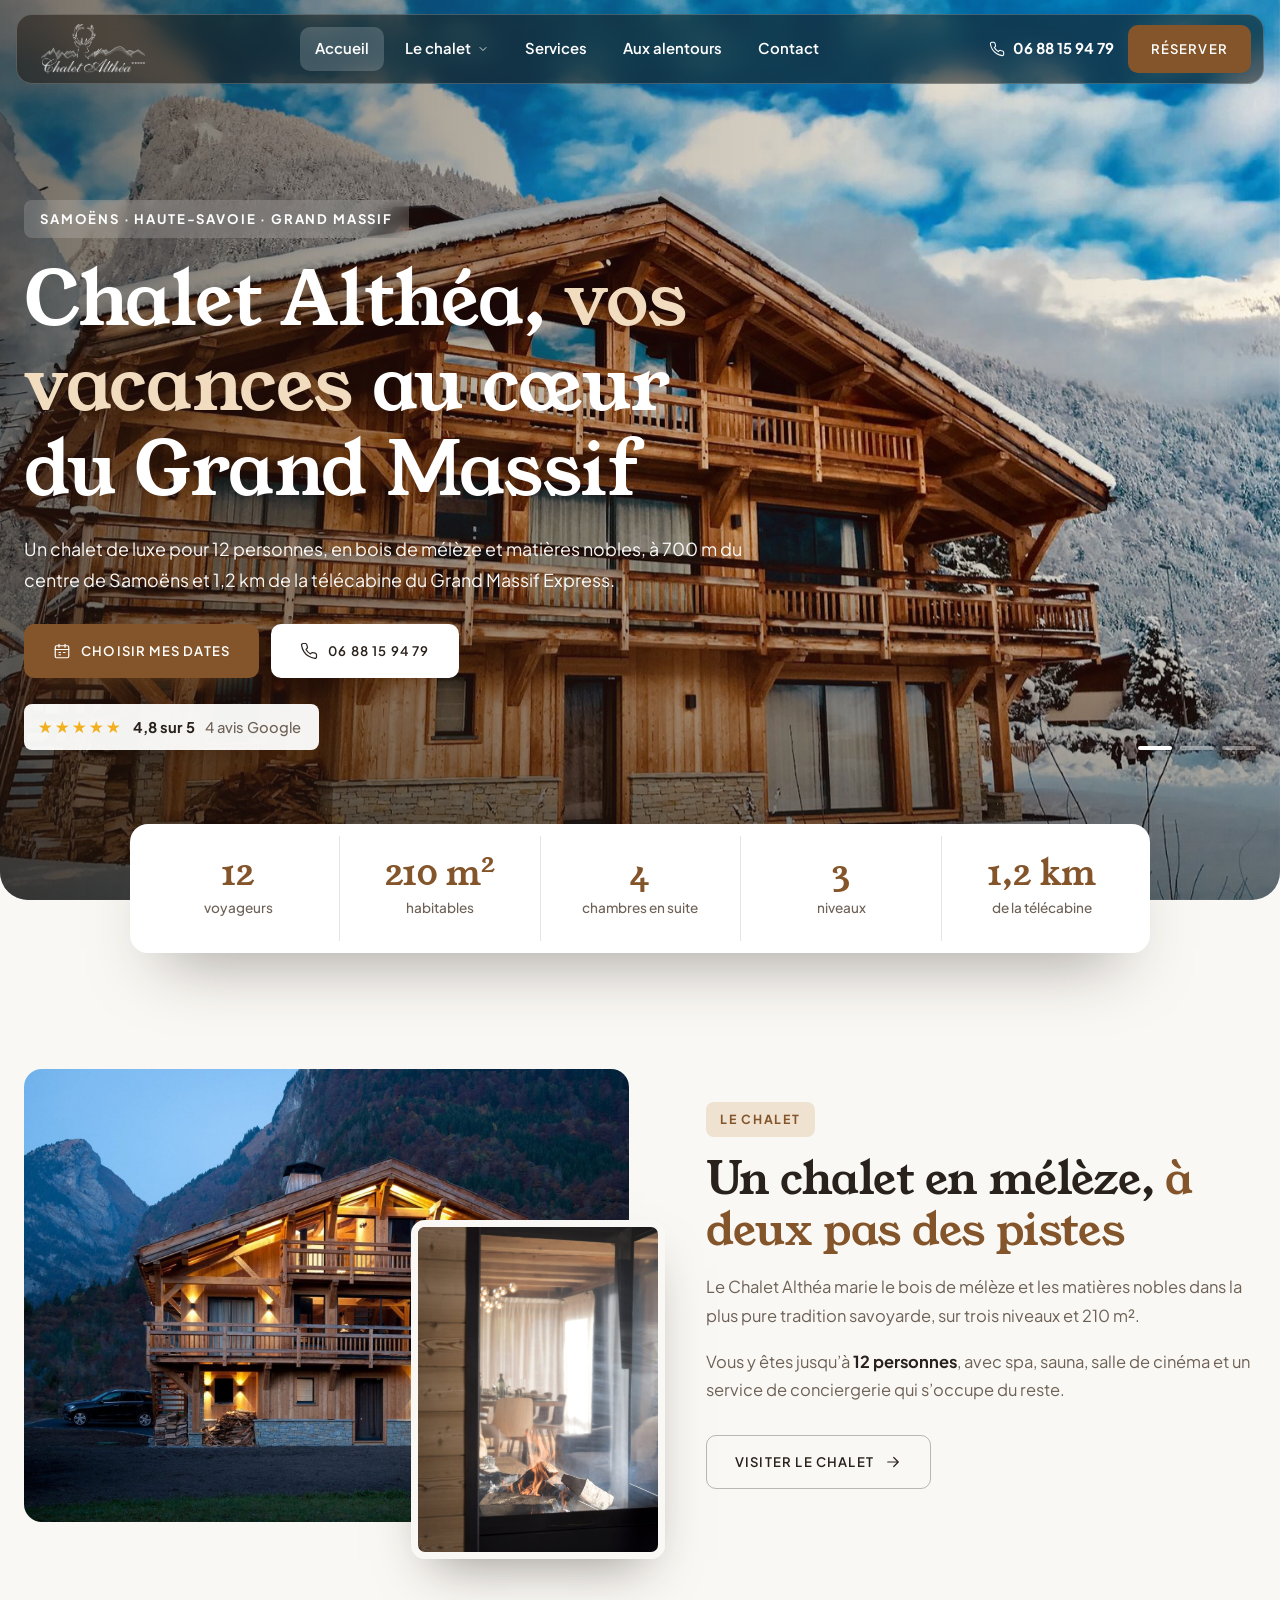
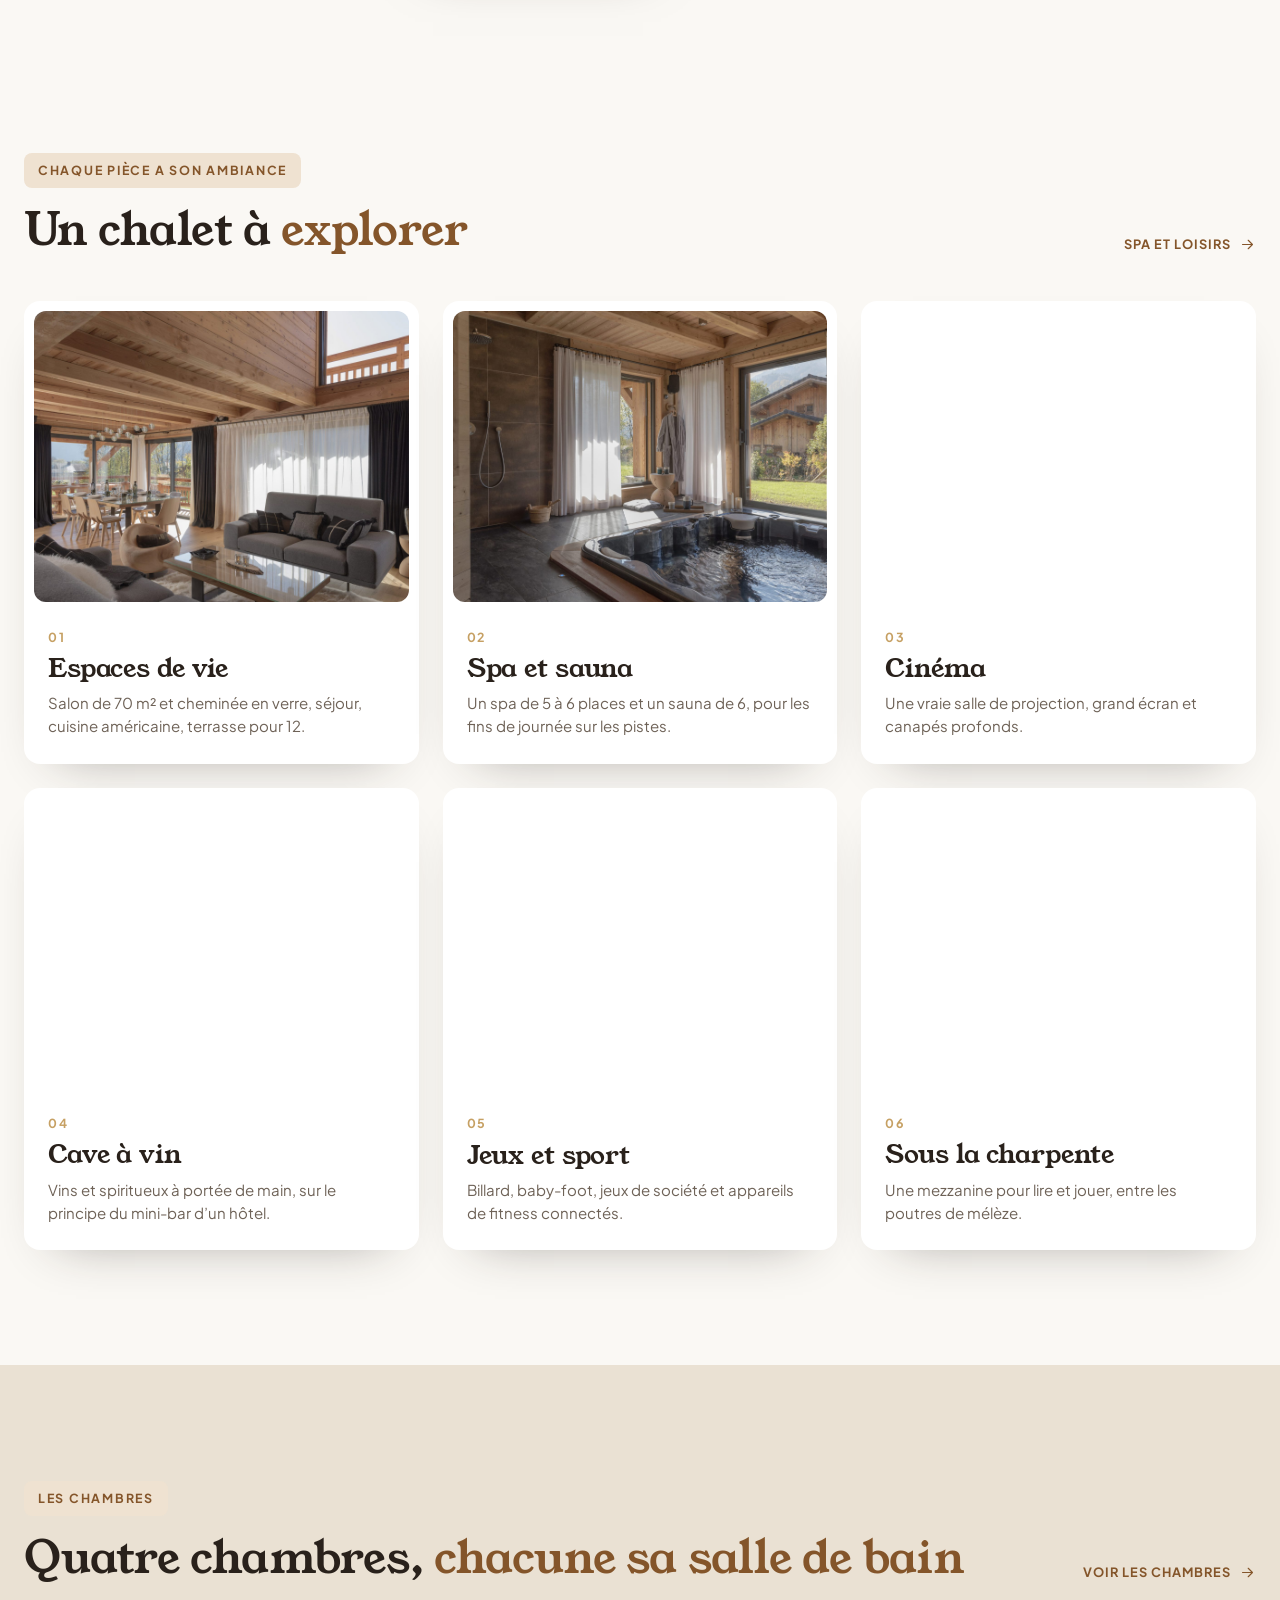
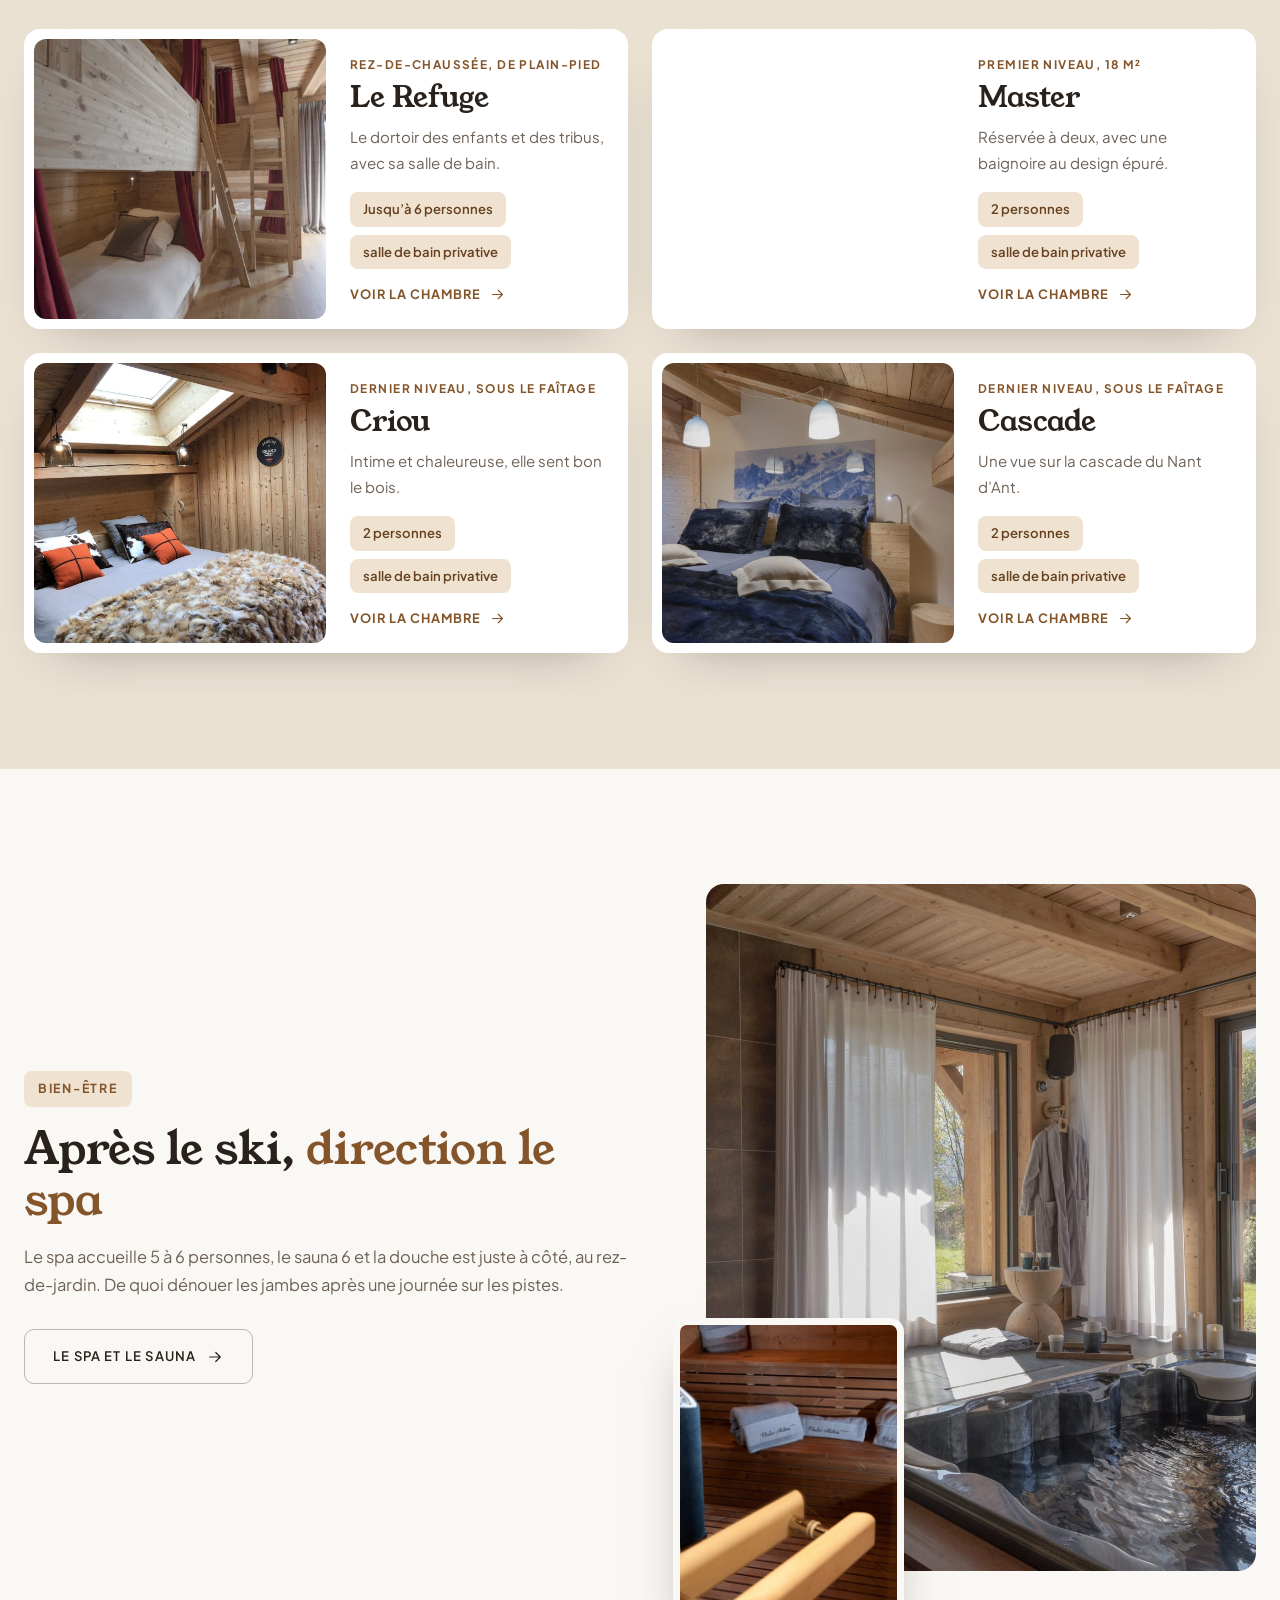
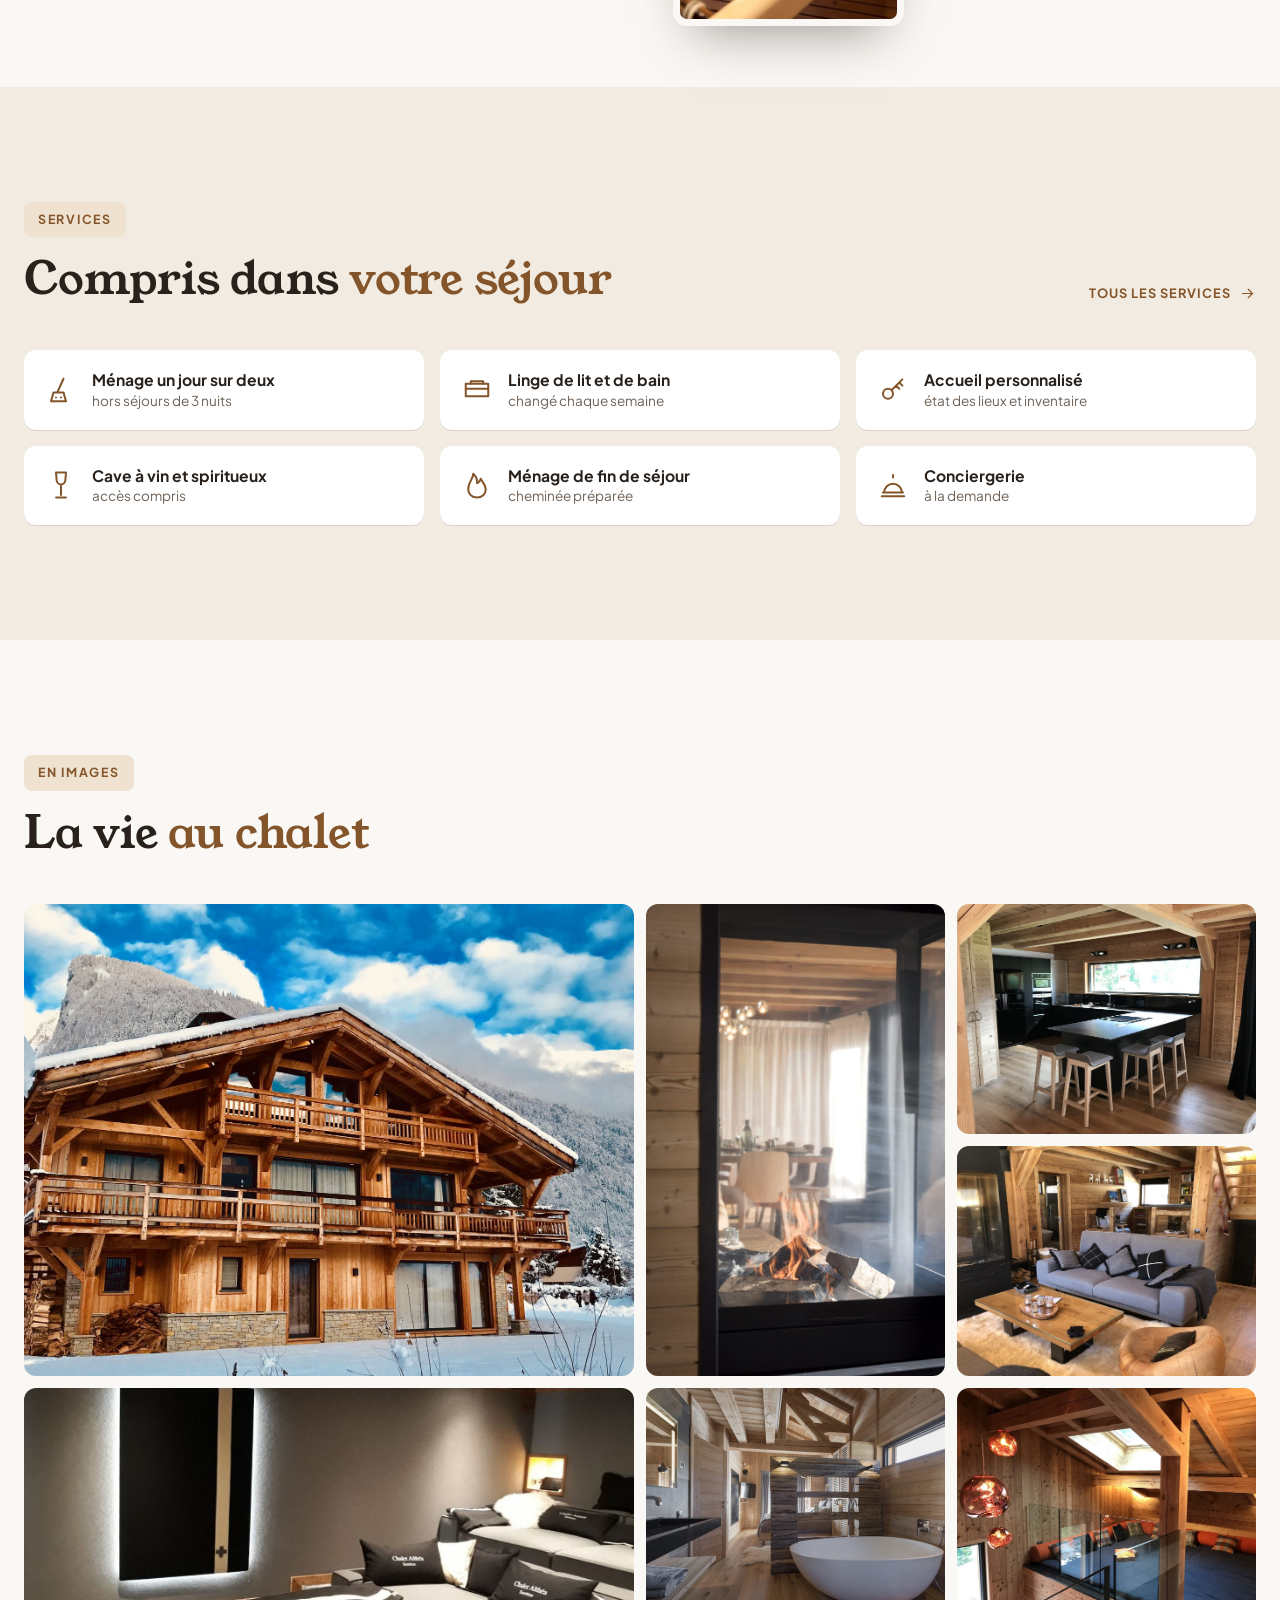
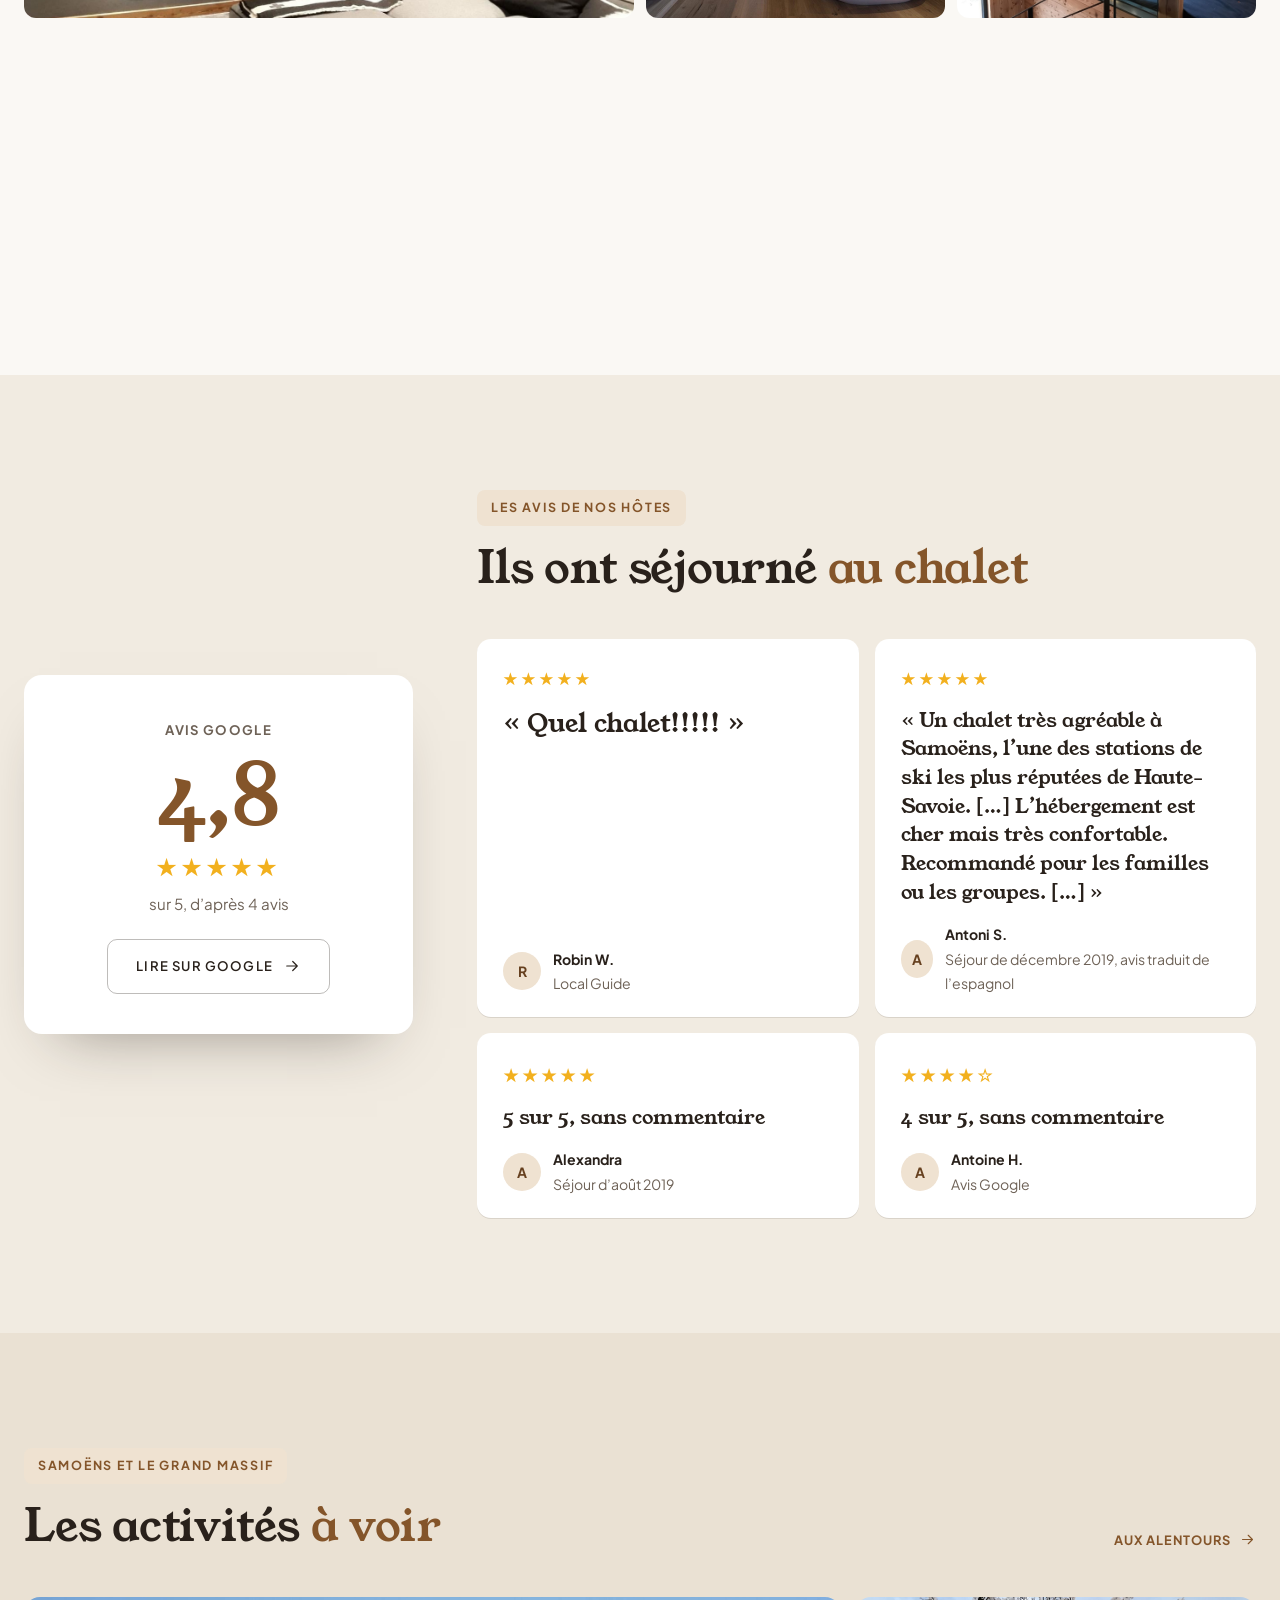
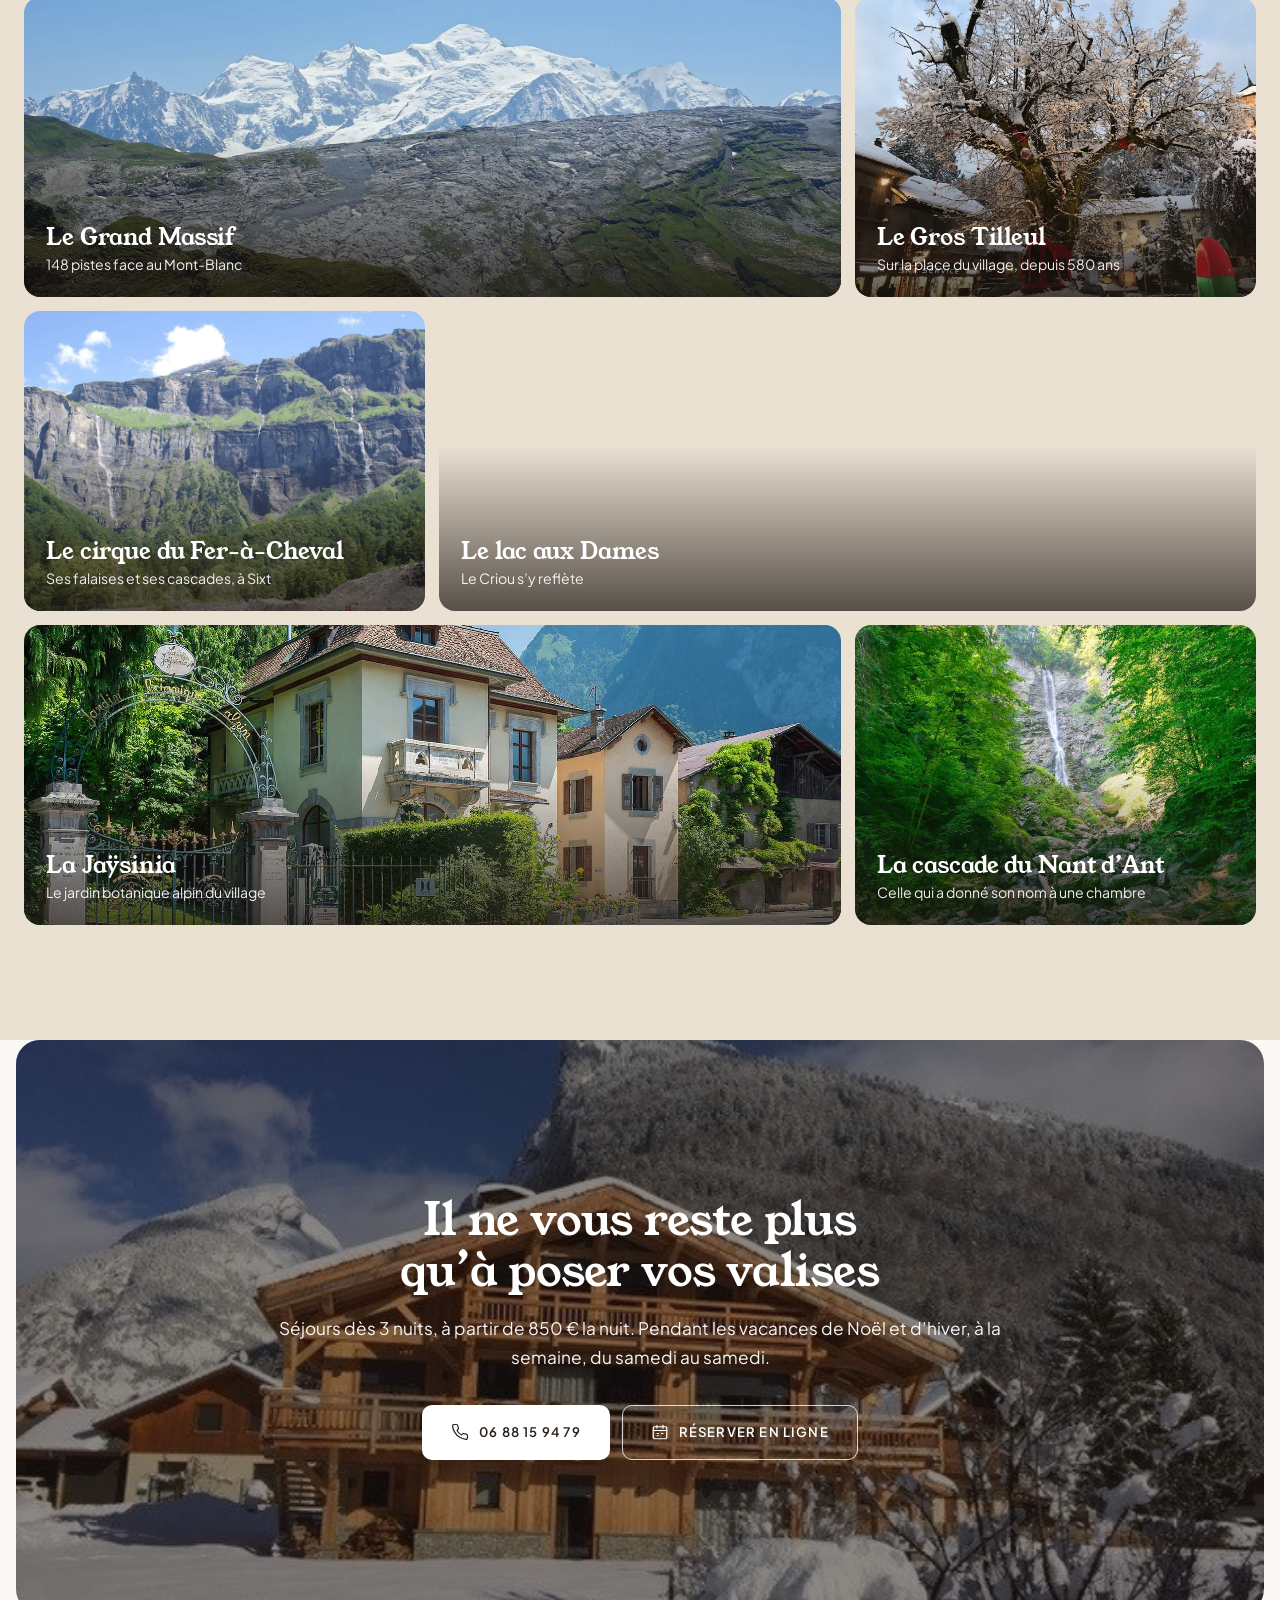
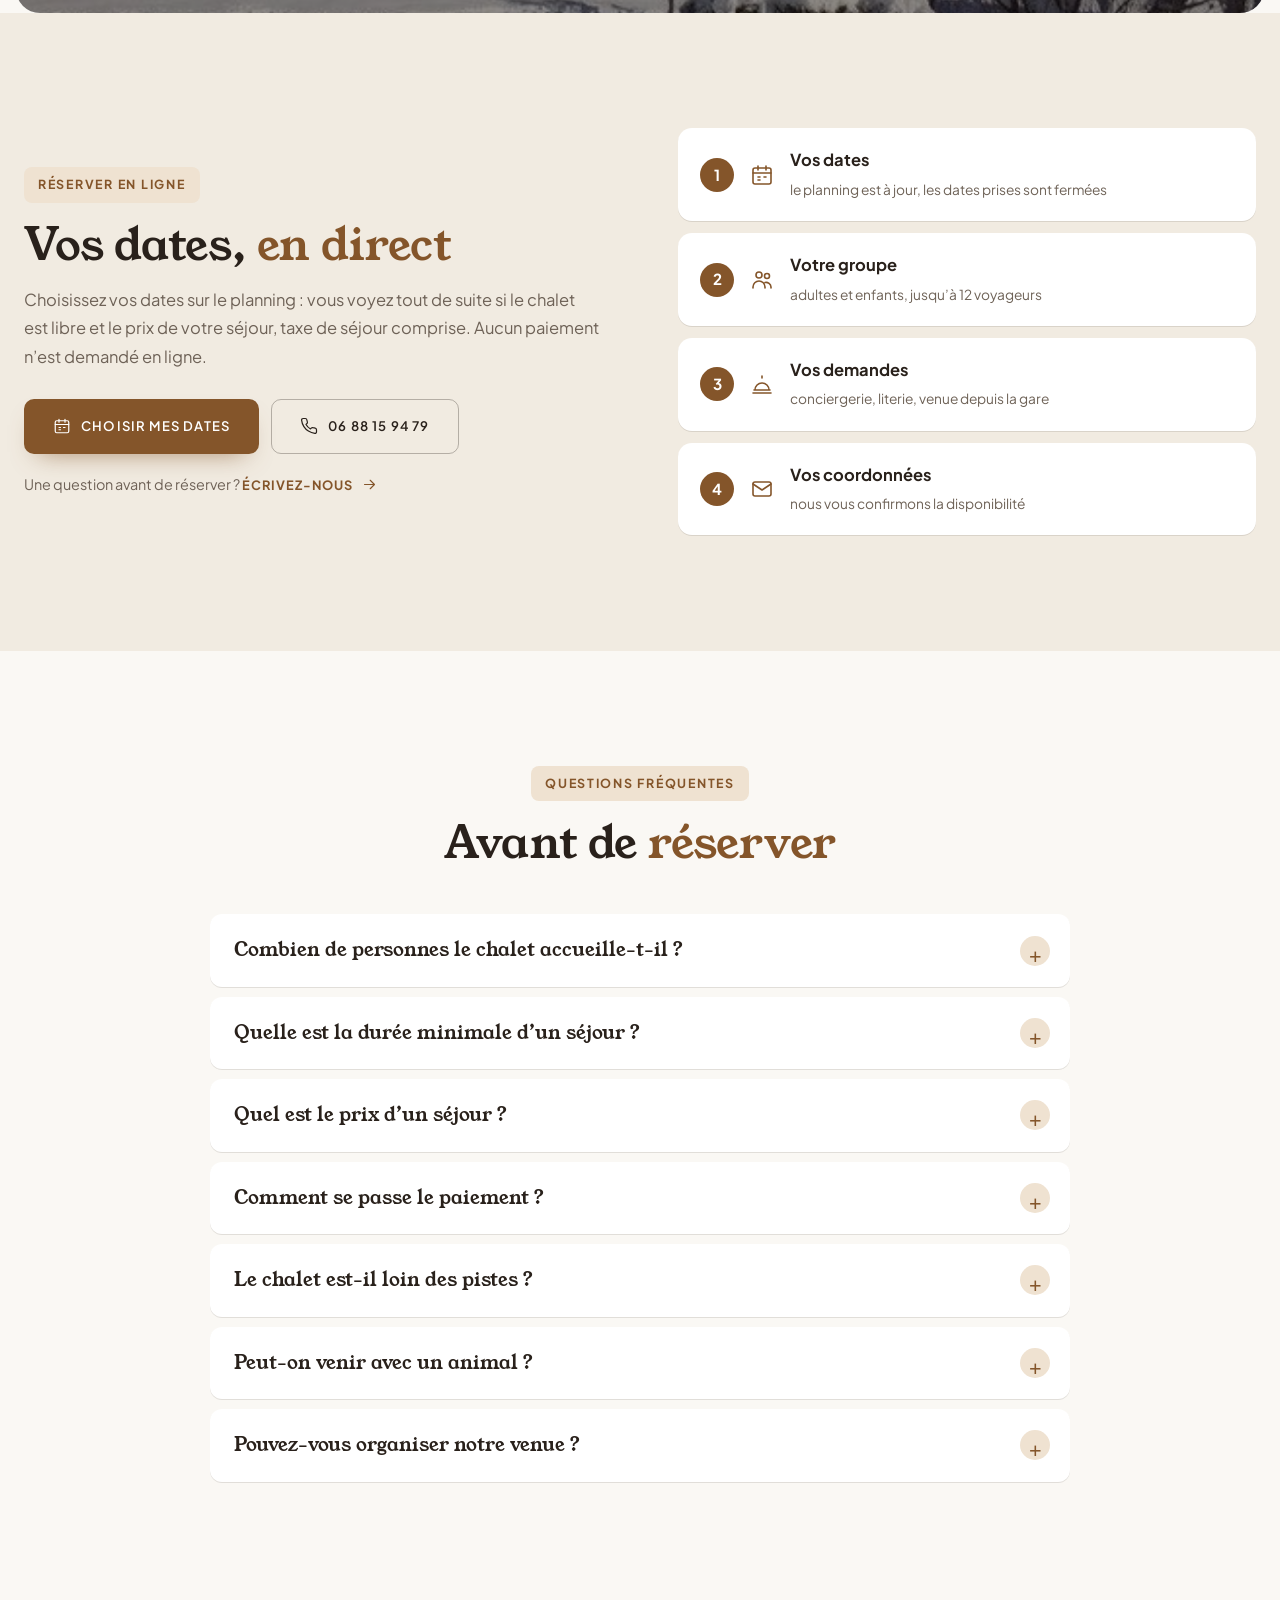
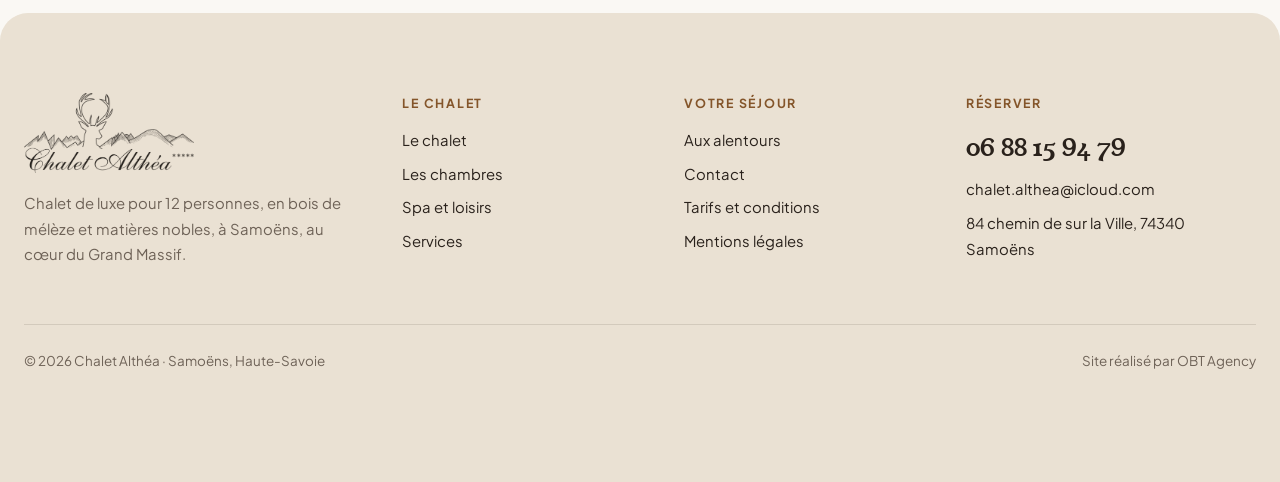
==== commit 44b79016: "Avis avant les activités à voir Co-Authored-By: Claude Opus 5.5 <noreply@anthropic.com>" ====
--- a/index.html
+++ b/index.html
@@ -69,22 +69,6 @@
   </div>
 </section>
 
-<section class="section givre" id="avis">
-  <div class="conteneur avis-bloc">
-    <div class="score" data-reveal>
-      <div class="google">Avis Google</div>
-      <div class="gros">4,8</div>
-      <div class="etoiles" role="img" aria-label="4,8 étoiles sur 5">★★★★★</div>
-      <p>sur 5, d’après 4 avis</p>
-      <a class="btn btn-contour" href="https://www.google.com/maps/place/Chalet+Alth%C3%A9a/@46.079548,6.7319862,17z/data=!4m6!3m5!1s0x478eaa2f95cc3169:0xe7a4f62b1b229c98!8m2!3d46.079548!4d6.7319862" target="_blank" rel="noopener">Lire sur Google <svg viewBox="0 0 24 24" fill="none" stroke="currentColor" stroke-width="1.6" stroke-linecap="round" stroke-linejoin="round" aria-hidden="true"><path d="M5 12h14M13 6l6 6-6 6"/></svg></a>
-    </div>
-    <div>
-      <div class="entete-section"><div><span class="surtitre">Les avis de nos hôtes</span><h2>Ils ont séjourné <em class="it">au chalet</em></h2></div></div>
-      <div class="avis-grille"><figure class="avis court" data-reveal><div class="etoiles" role="img" aria-label="5 étoiles sur 5">★★★★★</div><blockquote>«&nbsp;Quel chalet!!!!!&nbsp;»</blockquote><footer><span class="rond">R</span><span><strong>Robin W.</strong>Local Guide</span></footer></figure><figure class="avis" data-reveal><div class="etoiles" role="img" aria-label="5 étoiles sur 5">★★★★★</div><blockquote>«&nbsp;Un chalet très agréable à Samoëns, l’une des stations de ski les plus réputées de Haute-Savoie. […] L’hébergement est cher mais très confortable. Recommandé pour les familles ou les groupes. […]&nbsp;»</blockquote><footer><span class="rond">A</span><span><strong>Antoni S.</strong>Séjour de décembre 2019, avis traduit de l’espagnol</span></footer></figure><figure class="avis sans-texte" data-reveal><div class="etoiles" role="img" aria-label="5 étoiles sur 5">★★★★★</div><blockquote>5 sur 5, sans commentaire</blockquote><footer><span class="rond">A</span><span><strong>Alexandra</strong>Séjour d’août 2019</span></footer></figure><figure class="avis sans-texte" data-reveal><div class="etoiles" role="img" aria-label="4 étoiles sur 5">★★★★☆</div><blockquote>4 sur 5, sans commentaire</blockquote><footer><span class="rond">A</span><span><strong>Antoine H.</strong>Avis Google</span></footer></figure></div>
-    </div>
-  </div>
-</section>
-
 <section class="section">
   <div class="conteneur">
     <div class="entete-section"><div><span class="surtitre">Chaque pièce a son ambiance</span><h2>Un chalet à <em class="it">explorer</em></h2></div><a class="lien-fleche" href="spa-et-loisirs.html">Spa et loisirs <svg viewBox="0 0 24 24" fill="none" stroke="currentColor" stroke-width="1.6" stroke-linecap="round" stroke-linejoin="round" aria-hidden="true"><path d="M5 12h14M13 6l6 6-6 6"/></svg></a></div>
@@ -122,6 +106,22 @@
   <div class="conteneur">
     <div class="entete-section"><div><span class="surtitre">En images</span><h2>La vie <em class="it">au chalet</em></h2></div></div>
     <div class="mosaique" data-reveal><button class="grand" data-galerie="images/chalet/facade-neige.jpg" data-legende="Le chalet sous la neige" aria-label="Agrandir : Le chalet sous la neige"><img src="images/chalet/facade-neige.jpg" alt="Le chalet sous la neige" loading="lazy" decoding="async"><span>Le chalet sous la neige</span></button><button class="haut" data-galerie="images/chalet/cheminee-verre.jpg" data-legende="La cheminée en verre" aria-label="Agrandir : La cheminée en verre"><img src="images/chalet/cheminee-verre.jpg" alt="La cheminée en verre" loading="lazy" decoding="async"><span>La cheminée en verre</span></button><button class="" data-galerie="images/chalet/cuisine.jpg" data-legende="La cuisine américaine" aria-label="Agrandir : La cuisine américaine"><img src="images/chalet/cuisine.jpg" alt="La cuisine américaine" loading="lazy" decoding="async"><span>La cuisine américaine</span></button><button class="" data-galerie="images/chalet/salon.jpg" data-legende="Le salon" aria-label="Agrandir : Le salon"><img src="images/chalet/salon.jpg" alt="Le salon" loading="lazy" decoding="async"><span>Le salon</span></button><button class="large" data-galerie="images/chalet/cinema-salon.jpg" data-legende="La salle de cinéma" aria-label="Agrandir : La salle de cinéma"><img src="images/chalet/cinema-salon.jpg" alt="La salle de cinéma" loading="lazy" decoding="async"><span>La salle de cinéma</span></button><button class="" data-galerie="images/chalet/master-bain.jpg" data-legende="La salle de bain de la Master" aria-label="Agrandir : La salle de bain de la Master"><img src="images/chalet/master-bain.jpg" alt="La salle de bain de la Master" loading="lazy" decoding="async"><span>La salle de bain de la Master</span></button><button class="" data-galerie="images/chalet/mezzanine.jpg" data-legende="La mezzanine sous la charpente" aria-label="Agrandir : La mezzanine sous la charpente"><img src="images/chalet/mezzanine.jpg" alt="La mezzanine sous la charpente" loading="lazy" decoding="async"><span>La mezzanine sous la charpente</span></button><button class="large" data-galerie="images/chalet/spa-douche.jpg" data-legende="Le spa au rez-de-jardin" aria-label="Agrandir : Le spa au rez-de-jardin"><img src="images/chalet/spa-douche.jpg" alt="Le spa au rez-de-jardin" loading="lazy" decoding="async"><span>Le spa au rez-de-jardin</span></button><button class="" data-galerie="images/chalet/baby-foot.jpg" data-legende="Le baby-foot" aria-label="Agrandir : Le baby-foot"><img src="images/chalet/baby-foot.jpg" alt="Le baby-foot" loading="lazy" decoding="async"><span>Le baby-foot</span></button><button class="" data-galerie="images/chalet/noel.jpg" data-legende="Noël au chalet" aria-label="Agrandir : Noël au chalet"><img src="images/chalet/noel.jpg" alt="Noël au chalet" loading="lazy" decoding="async"><span>Noël au chalet</span></button></div>
+  </div>
+</section>
+
+<section class="section givre" id="avis">
+  <div class="conteneur avis-bloc">
+    <div class="score" data-reveal>
+      <div class="google">Avis Google</div>
+      <div class="gros">4,8</div>
+      <div class="etoiles" role="img" aria-label="4,8 étoiles sur 5">★★★★★</div>
+      <p>sur 5, d’après 4 avis</p>
+      <a class="btn btn-contour" href="https://www.google.com/maps/place/Chalet+Alth%C3%A9a/@46.079548,6.7319862,17z/data=!4m6!3m5!1s0x478eaa2f95cc3169:0xe7a4f62b1b229c98!8m2!3d46.079548!4d6.7319862" target="_blank" rel="noopener">Lire sur Google <svg viewBox="0 0 24 24" fill="none" stroke="currentColor" stroke-width="1.6" stroke-linecap="round" stroke-linejoin="round" aria-hidden="true"><path d="M5 12h14M13 6l6 6-6 6"/></svg></a>
+    </div>
+    <div>
+      <div class="entete-section"><div><span class="surtitre">Les avis de nos hôtes</span><h2>Ils ont séjourné <em class="it">au chalet</em></h2></div></div>
+      <div class="avis-grille"><figure class="avis court" data-reveal><div class="etoiles" role="img" aria-label="5 étoiles sur 5">★★★★★</div><blockquote>«&nbsp;Quel chalet!!!!!&nbsp;»</blockquote><footer><span class="rond">R</span><span><strong>Robin W.</strong>Local Guide</span></footer></figure><figure class="avis" data-reveal><div class="etoiles" role="img" aria-label="5 étoiles sur 5">★★★★★</div><blockquote>«&nbsp;Un chalet très agréable à Samoëns, l’une des stations de ski les plus réputées de Haute-Savoie. […] L’hébergement est cher mais très confortable. Recommandé pour les familles ou les groupes. […]&nbsp;»</blockquote><footer><span class="rond">A</span><span><strong>Antoni S.</strong>Séjour de décembre 2019, avis traduit de l’espagnol</span></footer></figure><figure class="avis sans-texte" data-reveal><div class="etoiles" role="img" aria-label="5 étoiles sur 5">★★★★★</div><blockquote>5 sur 5, sans commentaire</blockquote><footer><span class="rond">A</span><span><strong>Alexandra</strong>Séjour d’août 2019</span></footer></figure><figure class="avis sans-texte" data-reveal><div class="etoiles" role="img" aria-label="4 étoiles sur 5">★★★★☆</div><blockquote>4 sur 5, sans commentaire</blockquote><footer><span class="rond">A</span><span><strong>Antoine H.</strong>Avis Google</span></footer></figure></div>
+    </div>
   </div>
 </section>
 
--- a/css/style.css
+++ b/css/style.css
@@ -1,18 +1,18 @@
-/* Chalet Althéa : site OBT Agency, octobre 2026 (V2 : givre, bleu glacier, coins arrondis) */
+/* Chalet Althéa : site OBT Agency, octobre 2026 (V3 : marron du chalet, angles à peine arrondis) */
 :root{
-  --fond:#f8faf9;
-  --givre:#e9f1f3;
-  --sable:#f3eee7;
-  --encre:#1b2a33;
-  --doux:#5d6c75;
-  --glacier:#2b6a85;
-  --glacier-fonce:#1d4f66;
-  --glacier-pale:#dcebf1;
-  --braise:#d98a3d;
+  --fond:#faf8f4;
+  --givre:#f1ebe1;
+  --sable:#eae1d3;
+  --encre:#29211b;
+  --doux:#6e6257;
+  --cuir:#84552a;
+  --cuir-fonce:#66401f;
+  --cuir-pale:#efe2d1;
+  --braise:#c6a063;
   --blanc:#fff;
-  --trait:rgba(27,42,51,.11);
-  --r:20px;
-  --r-photo:18px;
+  --trait:rgba(41,33,27,.12);
+  --r:14px;
+  --r-photo:12px;
   --titre:"Young Serif",Georgia,serif;
   --texte:"Plus Jakarta Sans",system-ui,sans-serif;
   --large:1240px;
@@ -27,8 +27,8 @@
 h1,h2,h3{font-family:var(--titre);font-weight:400;line-height:1.14;letter-spacing:-.005em}
 h2{font-size:clamp(2rem,3.5vw,3.05rem)}
 h3{font-size:1.45rem}
-em.it{font-style:normal;color:var(--glacier)}
-.surtitre{display:inline-flex;align-items:center;gap:10px;font-size:.78rem;letter-spacing:.14em;text-transform:uppercase;font-weight:700;color:var(--glacier);margin-bottom:16px;background:var(--glacier-pale);padding:7px 14px;border-radius:999px}
+em.it{font-style:normal;color:var(--cuir)}
+.surtitre{display:inline-flex;align-items:center;gap:10px;font-size:.78rem;letter-spacing:.14em;text-transform:uppercase;font-weight:700;color:var(--cuir);margin-bottom:16px;background:var(--cuir-pale);padding:7px 14px;border-radius:8px}
 .surtitre svg{width:15px;height:15px}
 .section{padding:clamp(72px,9vw,120px) 0}
 .section.givre{background:var(--givre)}
@@ -40,23 +40,23 @@
 .petit{font-size:.9rem;color:var(--doux)}
 
 /* Boutons en pastille */
-.btn{display:inline-flex;align-items:center;gap:10px;padding:14px 26px;border-radius:999px;font-weight:600;font-size:.96rem;transition:background .25s,color .25s,border-color .25s,transform .25s,box-shadow .25s;white-space:nowrap;border:1.5px solid transparent}
+.btn{display:inline-flex;align-items:center;gap:10px;padding:15px 28px;border-radius:10px;font-weight:600;font-size:.82rem;letter-spacing:.09em;text-transform:uppercase;transition:background .25s,color .25s,border-color .25s,transform .25s,box-shadow .25s;white-space:nowrap;border:1.5px solid transparent}
 .btn svg{width:18px;height:18px;flex:none}
-.btn-plein{background:var(--glacier);color:#fff;box-shadow:0 12px 26px -14px rgba(43,106,133,.7)}
-.btn-plein:hover{background:var(--glacier-fonce);transform:translateY(-2px)}
-.btn-contour{border-color:rgba(27,42,51,.3);color:var(--encre)}
+.btn-plein{background:var(--cuir);color:#fff;box-shadow:0 12px 26px -14px rgba(132,85,42,.7)}
+.btn-plein:hover{background:var(--cuir-fonce);transform:translateY(-2px)}
+.btn-contour{border-color:rgba(41,33,27,.3);color:var(--encre)}
 .btn-contour:hover{background:var(--encre);border-color:var(--encre);color:#fff}
 .btn-blanc{background:#fff;color:var(--encre)}
-.btn-blanc:hover{background:var(--glacier-pale)}
+.btn-blanc:hover{background:var(--cuir-pale)}
 .btn-contour-blanc{border-color:rgba(255,255,255,.8);color:#fff}
 .btn-contour-blanc:hover{background:#fff;color:var(--encre)}
 .boutons{display:flex;gap:12px;flex-wrap:wrap}
-.lien-fleche{display:inline-flex;align-items:center;gap:8px;font-weight:700;font-size:.93rem;color:var(--glacier)}
+.lien-fleche{display:inline-flex;align-items:center;gap:8px;font-weight:700;font-size:.8rem;letter-spacing:.08em;text-transform:uppercase;color:var(--cuir)}
 .lien-fleche svg{width:17px;height:17px;transition:transform .25s}
 .lien-fleche:hover svg{transform:translateX(4px)}
 
 /* Écran d'entrée : une photo, le logo au centre, rien d'autre */
-.loader{position:fixed;inset:0;z-index:200;display:grid;place-items:center;background:#2b3138;overflow:hidden;transition:transform 1s cubic-bezier(.77,0,.18,1);will-change:transform}
+.loader{position:fixed;inset:0;z-index:200;display:grid;place-items:center;background:#2b2520;overflow:hidden;transition:transform 1s cubic-bezier(.77,0,.18,1);will-change:transform}
 .loader img.fond{position:absolute;inset:0;width:100%;height:100%;object-fit:cover;object-position:center 30%;animation:loaderZoom 3.2s ease-out forwards}
 .loader::after{content:"";position:absolute;inset:0;background:radial-gradient(ellipse 52% 40% at 50% 50%,rgba(12,20,26,.72),rgba(12,20,26,.1) 78%)}
 .loader .logo-entree{position:relative;z-index:2;width:min(400px,72vw);height:auto;filter:drop-shadow(0 2px 18px rgba(0,0,0,.55));opacity:0;animation:apparait 1s .3s ease forwards}
@@ -66,8 +66,8 @@
 
 /* En-tête : barre en pastille flottante */
 .entete{position:fixed;top:14px;left:0;right:0;z-index:100;color:#fff}
-.entete .barre{width:min(1280px,100% - 32px);margin-inline:auto;height:70px;display:grid;grid-template-columns:auto 1fr auto;align-items:center;gap:18px;padding:0 12px 0 24px;border-radius:999px;background:rgba(17,28,35,.52);backdrop-filter:blur(14px);-webkit-backdrop-filter:blur(14px);border:1px solid rgba(255,255,255,.2);transition:background .35s,box-shadow .35s,color .35s,border-color .35s}
-.entete.plein .barre,.entete.toujours-plein .barre{background:rgba(255,255,255,.96);color:var(--encre);border-color:transparent;box-shadow:0 14px 40px -22px rgba(27,42,51,.45)}
+.entete .barre{width:min(1280px,100% - 32px);margin-inline:auto;height:70px;display:grid;grid-template-columns:auto 1fr auto;align-items:center;gap:18px;padding:0 12px 0 24px;border-radius:16px;background:rgba(30,22,15,.52);backdrop-filter:blur(14px);-webkit-backdrop-filter:blur(14px);border:1px solid rgba(255,255,255,.2);transition:background .35s,box-shadow .35s,color .35s,border-color .35s}
+.entete.plein .barre,.entete.toujours-plein .barre{background:rgba(255,255,255,.96);color:var(--encre);border-color:transparent;box-shadow:0 14px 40px -22px rgba(41,33,27,.45)}
 .logo{position:relative;display:block;width:104px;height:50px}
 .logo img{position:absolute;inset:0;width:100%;height:100%;object-fit:contain;object-position:left center;transition:opacity .35s}
 .logo .sombre{opacity:0}
@@ -75,17 +75,17 @@
 .entete.plein .logo .sombre,.entete.toujours-plein .logo .sombre,.entete.menu-ouvert .logo .sombre{opacity:1}
 .menu{display:flex;gap:6px;align-items:center;justify-content:center}
 .menu>li{list-style:none;position:relative}
-.menu>li>a{font-weight:600;font-size:.93rem;padding:9px 15px;border-radius:999px;display:inline-flex;align-items:center;gap:6px;transition:background .25s}
+.menu>li>a{font-weight:600;font-size:.93rem;padding:9px 15px;border-radius:10px;display:inline-flex;align-items:center;gap:6px;transition:background .25s}
 .menu>li>a:hover,.menu>li>a.actif{background:rgba(255,255,255,.18)}
-.entete.plein .menu>li>a:hover,.entete.plein .menu>li>a.actif,.entete.toujours-plein .menu>li>a:hover,.entete.toujours-plein .menu>li>a.actif{background:var(--glacier-pale)}
+.entete.plein .menu>li>a:hover,.entete.plein .menu>li>a.actif,.entete.toujours-plein .menu>li>a:hover,.entete.toujours-plein .menu>li>a.actif{background:var(--cuir-pale)}
 .menu .ouvrir svg{width:12px;height:12px;transition:transform .25s}
-.sous-menu{position:absolute;top:calc(100% + 14px);left:50%;transform:translate(-50%,8px);background:#fff;color:var(--encre);border-radius:22px;box-shadow:0 30px 70px -26px rgba(27,42,51,.5);padding:10px;min-width:320px;opacity:0;visibility:hidden;transition:.25s}
+.sous-menu{position:absolute;top:calc(100% + 14px);left:50%;transform:translate(-50%,8px);background:#fff;color:var(--encre);border-radius:14px;box-shadow:0 30px 70px -26px rgba(41,33,27,.5);padding:10px;min-width:320px;opacity:0;visibility:hidden;transition:.25s}
 .menu li:hover .sous-menu,.menu li:focus-within .sous-menu{opacity:1;visibility:visible;transform:translate(-50%,0)}
 .menu li:hover .ouvrir svg{transform:rotate(180deg)}
 .sous-menu::before{content:"";position:absolute;top:-16px;left:0;right:0;height:16px}
-.sous-menu a{display:flex;align-items:center;gap:14px;padding:9px;border-radius:16px;width:100%}
+.sous-menu a{display:flex;align-items:center;gap:14px;padding:9px;border-radius:10px;width:100%}
 .sous-menu a:hover{background:var(--givre)}
-.sous-menu img{width:62px;height:46px;object-fit:cover;border-radius:12px}
+.sous-menu img{width:62px;height:46px;object-fit:cover;border-radius:8px}
 .sous-menu small{display:block;color:var(--doux);font-size:.8rem;line-height:1.35}
 .entete .actions{display:flex;justify-content:flex-end;align-items:center;gap:14px}
 .tel-entete{display:inline-flex;align-items:center;gap:8px;font-weight:700;font-size:.93rem;white-space:nowrap}
@@ -98,18 +98,18 @@
 .burger span::before{top:-7px}.burger span::after{top:7px}
 
 /* Hero aux coins arrondis */
-.hero{position:relative;height:100vh;min-height:660px;color:#fff;display:flex;align-items:flex-end;overflow:hidden;border-radius:0 0 44px 44px}
+.hero{position:relative;height:100vh;min-height:660px;color:#fff;display:flex;align-items:flex-end;overflow:hidden;border-radius:0 0 28px 28px}
 .hero .diapos img.fond{position:absolute;inset:0;width:100%;height:100%;object-fit:cover;opacity:0;transition:opacity 1.6s ease}
 .hero .diapos img.fond.actif{opacity:1;animation:lent 9s ease-out forwards}
 @keyframes lent{from{transform:scale(1.06)}to{transform:scale(1)}}
-.hero::after{content:"";position:absolute;inset:0;background:linear-gradient(90deg,rgba(14,22,28,.6) 0%,rgba(14,22,28,.2) 55%,rgba(14,22,28,0) 100%),linear-gradient(0deg,rgba(14,22,28,.5),transparent 45%)}
+.hero::after{content:"";position:absolute;inset:0;background:linear-gradient(90deg,rgba(26,19,13,.6) 0%,rgba(26,19,13,.2) 55%,rgba(26,19,13,0) 100%),linear-gradient(0deg,rgba(26,19,13,.5),transparent 45%)}
 .hero .contenu{position:relative;z-index:2;width:min(var(--large),100% - 48px);margin:0 auto 150px}
-.hero .lieu{display:inline-flex;align-items:center;gap:10px;font-size:.82rem;letter-spacing:.14em;text-transform:uppercase;font-weight:700;margin-bottom:20px;background:rgba(255,255,255,.16);backdrop-filter:blur(8px);padding:8px 16px;border-radius:999px}
+.hero .lieu{display:inline-flex;align-items:center;gap:10px;font-size:.82rem;letter-spacing:.14em;text-transform:uppercase;font-weight:700;margin-bottom:20px;background:rgba(255,255,255,.16);backdrop-filter:blur(8px);padding:8px 16px;border-radius:8px}
 .hero h1{font-size:clamp(2.7rem,5.8vw,5.2rem);max-width:15ch}
-.hero h1 em{font-style:normal;color:#bfe0ee}
+.hero h1 em{font-style:normal;color:#f1dcc0}
 .hero .sous{font-size:clamp(1.02rem,1.4vw,1.2rem);max-width:56ch;margin:22px 0 28px;opacity:.96}
 .hero .boutons{margin-bottom:26px}
-.note-heros{display:inline-flex;align-items:center;gap:10px;background:rgba(255,255,255,.95);color:var(--encre);padding:9px 18px 9px 14px;border-radius:999px;font-size:.92rem;font-weight:600;box-shadow:0 14px 30px -18px rgba(0,0,0,.6)}
+.note-heros{display:inline-flex;align-items:center;gap:10px;background:rgba(255,255,255,.95);color:var(--encre);padding:9px 18px 9px 14px;border-radius:8px;font-size:.92rem;font-weight:600;box-shadow:0 14px 30px -18px rgba(0,0,0,.6)}
 .note-heros .etoiles{color:#f2b01e;letter-spacing:2px;font-size:1rem}
 .note-heros span:last-child{color:var(--doux);font-weight:500}
 .hero .points{position:absolute;z-index:2;right:max(24px,calc((100% - var(--large))/2));bottom:150px;display:flex;gap:8px}
@@ -119,10 +119,10 @@
 /* Bandeau de chiffres : carte arrondie incrustée sur le bas du hero */
 .chiffres{position:relative;z-index:5;margin-top:-76px}
 .chiffres .conteneur{width:min(1020px,100% - 32px)}
-.chiffres .grille{background:#fff;border-radius:30px;box-shadow:0 34px 70px -34px rgba(27,42,51,.5);display:grid;grid-template-columns:repeat(5,1fr);padding:12px 8px}
+.chiffres .grille{background:#fff;border-radius:18px;box-shadow:0 34px 70px -34px rgba(41,33,27,.5);display:grid;grid-template-columns:repeat(5,1fr);padding:12px 8px}
 .chiffres .item{padding:20px 10px;text-align:center;border-left:1px solid var(--trait)}
 .chiffres .item:first-child{border-left:0}
-.chiffres strong{display:block;font-family:var(--titre);font-weight:400;font-size:2.1rem;line-height:1.1;color:var(--glacier)}
+.chiffres strong{display:block;font-family:var(--titre);font-weight:400;font-size:2.1rem;line-height:1.1;color:var(--cuir)}
 .chiffres span{font-size:.85rem;color:var(--doux);font-weight:500}
 
 /* Présentation en deux colonnes */
@@ -132,23 +132,23 @@
 .duo-texte p strong{color:var(--encre)}
 .duo-texte .boutons{margin-top:30px}
 .photo-cadre{position:relative}
-.photo-cadre>img:first-child{width:100%;aspect-ratio:4/5;object-fit:cover;border-radius:28px}
+.photo-cadre>img:first-child{width:100%;aspect-ratio:4/5;object-fit:cover;border-radius:18px}
 .photo-cadre.paysage>img:first-child{aspect-ratio:4/3}
-.photo-cadre .vignette{position:absolute;width:42%;aspect-ratio:3/4;object-fit:cover;right:-6%;bottom:-8%;border:7px solid var(--fond);border-radius:24px;box-shadow:0 24px 50px -22px rgba(27,42,51,.5)}
+.photo-cadre .vignette{position:absolute;width:42%;aspect-ratio:3/4;object-fit:cover;right:-6%;bottom:-8%;border:7px solid var(--fond);border-radius:14px;box-shadow:0 24px 50px -22px rgba(41,33,27,.5)}
 .section.givre .photo-cadre .vignette{border-color:var(--givre)}
 .section.sable .photo-cadre .vignette{border-color:var(--sable)}
 .duo.inverse .photo-cadre .vignette{right:auto;left:-6%}
 .liste-faits{list-style:none;display:grid;gap:12px;margin-top:26px}
-.liste-faits li{display:flex;gap:14px;align-items:flex-start;background:#fff;border-radius:18px;padding:14px 18px;box-shadow:0 1px 0 var(--trait)}
-.liste-faits svg{width:24px;height:24px;color:var(--glacier);flex:none;margin-top:2px}
+.liste-faits li{display:flex;gap:14px;align-items:flex-start;background:#fff;border-radius:12px;padding:14px 18px;box-shadow:0 1px 0 var(--trait)}
+.liste-faits svg{width:24px;height:24px;color:var(--cuir);flex:none;margin-top:2px}
 .liste-faits strong{display:block;font-size:.98rem}
 .liste-faits span{color:var(--doux);font-size:.9rem;line-height:1.45}
 
 /* Les six espaces : photo arrondie puis texte */
 .espaces{display:grid;grid-template-columns:repeat(3,minmax(0,1fr));gap:24px}
-.espace{display:block;background:#fff;border-radius:26px;overflow:hidden;box-shadow:0 22px 50px -34px rgba(27,42,51,.45);transition:transform .35s,box-shadow .35s}
-.espace:hover{transform:translateY(-6px);box-shadow:0 30px 60px -30px rgba(27,42,51,.55)}
-.espace .vis{aspect-ratio:4/3.1;overflow:hidden;margin:10px 10px 0;border-radius:18px}
+.espace{display:block;background:#fff;border-radius:16px;overflow:hidden;box-shadow:0 22px 50px -34px rgba(41,33,27,.45);transition:transform .35s,box-shadow .35s}
+.espace:hover{transform:translateY(-6px);box-shadow:0 30px 60px -30px rgba(41,33,27,.55)}
+.espace .vis{aspect-ratio:4/3.1;overflow:hidden;margin:10px 10px 0;border-radius:12px}
 .espace img{width:100%;height:100%;object-fit:cover;transition:transform .8s}
 .espace:hover img{transform:scale(1.05)}
 .espace .txt{padding:20px 24px 26px}
@@ -158,13 +158,13 @@
 
 /* Chambres */
 .chambres{display:grid;grid-template-columns:repeat(2,minmax(0,1fr));gap:24px}
-.chambre{display:grid;grid-template-columns:minmax(0,1fr) minmax(0,1fr);background:#fff;border-radius:26px;overflow:hidden;box-shadow:0 22px 50px -34px rgba(27,42,51,.45);transition:transform .35s}
+.chambre{display:grid;grid-template-columns:minmax(0,1fr) minmax(0,1fr);background:#fff;border-radius:16px;overflow:hidden;box-shadow:0 22px 50px -34px rgba(41,33,27,.45);transition:transform .35s}
 .chambre:hover{transform:translateY(-5px)}
-.chambre .vis{position:relative;margin:10px 0 10px 10px;border-radius:18px;overflow:hidden;min-height:280px}
+.chambre .vis{position:relative;margin:10px 0 10px 10px;border-radius:12px;overflow:hidden;min-height:280px}
 .chambre .vis img{position:absolute;inset:0;width:100%;height:100%;object-fit:cover;transition:transform .8s}
 .chambre:hover .vis img{transform:scale(1.05)}
 .chambre .corps{padding:26px 24px 24px;display:flex;flex-direction:column}
-.chambre .etage{font-size:.74rem;letter-spacing:.12em;text-transform:uppercase;font-weight:700;color:var(--glacier)}
+.chambre .etage{font-size:.74rem;letter-spacing:.12em;text-transform:uppercase;font-weight:700;color:var(--cuir)}
 .chambre h3{font-size:1.8rem;margin:6px 0 10px}
 .chambre p{font-size:.94rem;color:var(--doux)}
 .chambre .pastilles{margin-top:auto;padding-top:16px}
@@ -173,37 +173,37 @@
 .chambres.trois .chambre{grid-template-columns:minmax(0,1fr)}
 .chambres.trois .chambre .vis{margin:10px 10px 0;min-height:0;height:230px}
 .pastilles{display:flex;flex-wrap:wrap;gap:8px}
-.pastilles span{font-size:.82rem;font-weight:600;padding:6px 13px;border-radius:999px;background:var(--glacier-pale);color:var(--glacier-fonce)}
+.pastilles span{font-size:.82rem;font-weight:600;padding:6px 13px;border-radius:8px;background:var(--cuir-pale);color:var(--cuir-fonce)}
 
 /* Compris dans le séjour */
 .compris{display:grid;grid-template-columns:repeat(3,minmax(0,1fr));gap:16px}
-.compris .bloc{display:flex;align-items:center;gap:16px;background:#fff;border-radius:20px;padding:20px 22px;box-shadow:0 1px 0 var(--trait)}
-.compris svg{width:30px;height:30px;flex:none;color:var(--glacier)}
+.compris .bloc{display:flex;align-items:center;gap:16px;background:#fff;border-radius:12px;padding:20px 22px;box-shadow:0 1px 0 var(--trait)}
+.compris svg{width:30px;height:30px;flex:none;color:var(--cuir)}
 .compris strong{display:block;font-size:.98rem;line-height:1.3}
 .compris small{display:block;color:var(--doux);font-size:.85rem;line-height:1.4}
 .demande{display:grid;grid-template-columns:repeat(5,minmax(0,1fr));gap:12px;margin-top:22px}
-.demande div{background:#fff;border-radius:18px;padding:14px 16px}
+.demande div{background:#fff;border-radius:12px;padding:14px 16px}
 .demande strong{display:block;font-family:var(--titre);font-weight:400;font-size:1.15rem;line-height:1.25}
 .demande small{color:var(--doux);font-size:.84rem}
 
 /* Avis Google */
 .avis-bloc{display:grid;grid-template-columns:minmax(0,.8fr) minmax(0,1.6fr);gap:clamp(30px,5vw,70px);align-items:center}
-.score{background:#fff;border-radius:30px;padding:40px 34px;text-align:center;box-shadow:0 30px 60px -36px rgba(27,42,51,.5)}
-.score .gros{font-family:var(--titre);font-size:5.4rem;line-height:1;color:var(--glacier)}
+.score{background:#fff;border-radius:18px;padding:40px 34px;text-align:center;box-shadow:0 30px 60px -36px rgba(41,33,27,.5)}
+.score .gros{font-family:var(--titre);font-size:5.4rem;line-height:1;color:var(--cuir)}
 .score .etoiles{color:#f2b01e;font-size:1.5rem;letter-spacing:4px;margin:6px 0 4px}
 .score p{color:var(--doux);font-size:.95rem;margin:4px 0 22px}
 .score .google{display:inline-flex;align-items:center;gap:8px;font-weight:700;font-size:.82rem;letter-spacing:.1em;text-transform:uppercase;color:var(--doux);margin-bottom:12px}
 .avis-grille{display:grid;grid-template-columns:repeat(2,minmax(0,1fr));gap:16px}
-.avis{background:#fff;border-radius:24px;padding:26px 26px 22px;display:flex;flex-direction:column;box-shadow:0 1px 0 var(--trait)}
+.avis{background:#fff;border-radius:14px;padding:26px 26px 22px;display:flex;flex-direction:column;box-shadow:0 1px 0 var(--trait)}
 .avis.long{grid-column:span 2}
 .avis .etoiles{color:#f2b01e;letter-spacing:3px;font-size:1.05rem}
 .avis blockquote{font-family:var(--titre);font-size:1.28rem;line-height:1.4;margin:12px 0 16px}
 .avis.court blockquote{font-size:1.6rem}
 .avis.sans-texte .etoiles{font-size:1.15rem}
 .avis footer{margin-top:auto;display:flex;align-items:center;gap:12px;font-size:.88rem;color:var(--doux)}
-.avis footer .rond{width:38px;height:38px;border-radius:50%;background:var(--glacier-pale);color:var(--glacier-fonce);display:grid;place-items:center;font-weight:700}
+.avis footer .rond{width:38px;height:38px;border-radius:50%;background:var(--cuir-pale);color:var(--cuir-fonce);display:grid;place-items:center;font-weight:700}
 .avis footer strong{display:block;color:var(--encre)}
-.avis-seul{background:#fff;border-radius:24px;padding:24px;margin:26px 0}
+.avis-seul{background:#fff;border-radius:14px;padding:24px;margin:26px 0}
 
 /* Mosaïque de photos */
 .mosaique{display:grid;grid-auto-flow:dense;grid-template-columns:repeat(4,1fr);grid-auto-rows:230px;gap:12px}
@@ -213,7 +213,7 @@
 .mosaique .grand{grid-column:span 2;grid-row:span 2}
 .mosaique .large{grid-column:span 2}
 .mosaique .haut{grid-row:span 2}
-.mosaique button span{position:absolute;left:12px;bottom:12px;background:rgba(255,255,255,.95);color:var(--encre);font-size:.78rem;font-weight:700;padding:5px 12px;border-radius:999px;opacity:0;transform:translateY(6px);transition:.3s}
+.mosaique button span{position:absolute;left:12px;bottom:12px;background:rgba(255,255,255,.95);color:var(--encre);font-size:.78rem;font-weight:700;padding:5px 12px;border-radius:8px;opacity:0;transform:translateY(6px);transition:.3s}
 .mosaique button:hover span{opacity:1;transform:none}
 
 /* Trois photos d'une section : une grande et deux petites */
@@ -227,40 +227,40 @@
 
 /* Activités à voir */
 .activites{display:grid;grid-auto-flow:dense;grid-template-columns:repeat(3,minmax(0,1fr));grid-auto-rows:300px;gap:14px}
-.activite{position:relative;overflow:hidden;border-radius:26px;color:#fff}
+.activite{position:relative;overflow:hidden;border-radius:16px;color:#fff}
 .activite img{position:absolute;inset:0;width:100%;height:100%;object-fit:cover;transition:transform .8s}
 .activite:hover img{transform:scale(1.05)}
-.activite::after{content:"";position:absolute;inset:0;background:linear-gradient(0deg,rgba(14,22,28,.7),transparent 55%)}
+.activite::after{content:"";position:absolute;inset:0;background:linear-gradient(0deg,rgba(26,19,13,.7),transparent 55%)}
 .activite .txt{position:absolute;z-index:2;left:22px;right:22px;bottom:18px}
 .activite h3{font-size:1.45rem}
 .activite small{font-size:.88rem;opacity:.92}
 .activite.large{grid-column:span 2}
 
 /* Bandeau d'appel */
-.appel{position:relative;padding:clamp(100px,12vw,160px) 0;color:#fff;text-align:center;overflow:hidden;border-radius:40px;margin:0 16px}
+.appel{position:relative;padding:clamp(100px,12vw,160px) 0;color:#fff;text-align:center;overflow:hidden;border-radius:24px;margin:0 16px}
 .appel>img{position:absolute;inset:0;width:100%;height:100%;object-fit:cover}
-.appel::after{content:"";position:absolute;inset:0;background:rgba(14,22,28,.5)}
+.appel::after{content:"";position:absolute;inset:0;background:rgba(26,19,13,.5)}
 .appel .conteneur{position:relative;z-index:2}
 .appel h2{max-width:20ch;margin:0 auto}
 .appel p{max-width:56ch;margin:18px auto 32px;font-size:1.08rem;opacity:.96}
 .appel .boutons{justify-content:center}
 
 /* Bandeau des pages intérieures */
-.bandeau{position:relative;min-height:70vh;display:flex;align-items:flex-end;color:#fff;overflow:hidden;border-radius:0 0 44px 44px}
+.bandeau{position:relative;min-height:70vh;display:flex;align-items:flex-end;color:#fff;overflow:hidden;border-radius:0 0 28px 28px}
 .bandeau.court{min-height:54vh}
 .bandeau>img{position:absolute;inset:0;width:100%;height:100%;object-fit:cover}
-.bandeau::after{content:"";position:absolute;inset:0;background:linear-gradient(0deg,rgba(14,22,28,.66),rgba(14,22,28,.1) 62%)}
+.bandeau::after{content:"";position:absolute;inset:0;background:linear-gradient(0deg,rgba(26,19,13,.66),rgba(26,19,13,.1) 62%)}
 .bandeau .conteneur{position:relative;z-index:2;padding:150px 0 66px}
 .bandeau .fil{font-size:.82rem;font-weight:600;opacity:.9;margin-bottom:16px}
 .bandeau h1{font-size:clamp(2.5rem,5.2vw,4.5rem);max-width:18ch}
-.bandeau h1 em{font-style:normal;color:#bfe0ee}
+.bandeau h1 em{font-style:normal;color:#f1dcc0}
 .bandeau p{max-width:58ch;margin-top:16px;font-size:1.08rem;opacity:.96}
 
 /* Fiche d'une pièce ou d'une chambre */
 .fiche{display:grid;grid-template-columns:minmax(0,1.5fr) minmax(300px,.8fr);gap:56px;align-items:start}
 .fiche .chapo{font-family:var(--titre);font-size:1.45rem;line-height:1.45;color:var(--encre);margin:10px 0 18px}
 .fiche p{color:var(--doux);margin-top:14px}
-.encart{position:sticky;top:120px;background:#fff;border-radius:28px;padding:30px 28px;box-shadow:0 34px 70px -40px rgba(27,42,51,.5)}
+.encart{position:sticky;top:120px;background:#fff;border-radius:18px;padding:30px 28px;box-shadow:0 34px 70px -40px rgba(41,33,27,.5)}
 .encart h3{font-size:1.6rem;margin-bottom:12px}
 .encart .ligne{display:flex;justify-content:space-between;gap:16px;padding:11px 0;border-bottom:1px solid var(--trait);font-size:.93rem}
 .encart .ligne span{color:var(--doux)}
@@ -268,8 +268,8 @@
 .encart .btn{width:100%;justify-content:center;margin-top:14px}
 .encart .petit-encart{text-align:center;font-size:.84rem;color:var(--doux);margin-top:12px}
 .pieces{display:grid;grid-template-columns:repeat(3,minmax(0,1fr));gap:12px;margin-top:30px}
-.piece{background:var(--givre);border-radius:20px;padding:18px}
-.piece svg{width:26px;height:26px;color:var(--glacier);margin-bottom:10px}
+.piece{background:var(--givre);border-radius:12px;padding:18px}
+.piece svg{width:26px;height:26px;color:var(--cuir);margin-bottom:10px}
 .piece strong{display:block;font-size:.96rem;line-height:1.3}
 .piece small{color:var(--doux);font-size:.84rem;line-height:1.4;display:block;margin-top:2px}
 .section.givre .piece,.section.sable .piece{background:#fff}
@@ -277,10 +277,10 @@
 
 /* Une chambre dans le sommaire */
 .ch-liste{display:grid;gap:26px}
-.ch-ligne{display:grid;grid-template-columns:minmax(0,1.1fr) minmax(0,1fr);gap:clamp(30px,5vw,70px);align-items:center;background:#fff;border-radius:34px;padding:16px;box-shadow:0 26px 60px -40px rgba(27,42,51,.5)}
+.ch-ligne{display:grid;grid-template-columns:minmax(0,1.1fr) minmax(0,1fr);gap:clamp(30px,5vw,70px);align-items:center;background:#fff;border-radius:20px;padding:16px;box-shadow:0 26px 60px -40px rgba(41,33,27,.5)}
 .ch-ligne:nth-child(even) .ch-photos-liste{order:2}
 .ch-photos-liste{display:grid;grid-template-columns:minmax(0,2fr) minmax(0,1fr);gap:10px;height:400px}
-.ch-photos-liste img{width:100%;height:100%;object-fit:cover;border-radius:22px;min-height:0}
+.ch-photos-liste img{width:100%;height:100%;object-fit:cover;border-radius:14px;min-height:0}
 .ch-photos-liste img:first-child{grid-row:span 2}
 .ch-photos-liste.deux{grid-template-columns:minmax(0,1fr) minmax(0,1fr);grid-template-rows:1fr}
 .ch-photos-liste.deux img:first-child{grid-row:auto}
@@ -288,16 +288,16 @@
 .ch-ligne h2{font-size:clamp(1.9rem,3vw,2.6rem)}
 .ch-ligne p{color:var(--doux);margin-top:12px}
 .ch-ligne .pastilles{margin:20px 0}
-.ch-ligne .etage{font-size:.76rem;letter-spacing:.12em;text-transform:uppercase;font-weight:700;color:var(--glacier)}
+.ch-ligne .etage{font-size:.76rem;letter-spacing:.12em;text-transform:uppercase;font-weight:700;color:var(--cuir)}
 
 /* Tarifs et conditions */
 .tarifs{display:grid;grid-template-columns:repeat(3,minmax(0,1fr));gap:18px}
-.tarif{background:#fff;border-radius:26px;padding:30px 28px;box-shadow:0 1px 0 var(--trait)}
-.tarif small{font-size:.78rem;letter-spacing:.1em;text-transform:uppercase;font-weight:700;color:var(--glacier)}
+.tarif{background:#fff;border-radius:16px;padding:30px 28px;box-shadow:0 1px 0 var(--trait)}
+.tarif small{font-size:.78rem;letter-spacing:.1em;text-transform:uppercase;font-weight:700;color:var(--cuir)}
 .tarif strong{display:block;font-family:var(--titre);font-weight:400;font-size:2.3rem;line-height:1.15;margin:8px 0 6px}
 .tarif p{color:var(--doux);font-size:.93rem}
 .conditions{display:grid;grid-template-columns:repeat(2,minmax(0,1fr));gap:18px;margin-top:18px}
-.conditions div{background:#fff;border-radius:26px;padding:26px 28px;box-shadow:0 1px 0 var(--trait)}
+.conditions div{background:#fff;border-radius:16px;padding:26px 28px;box-shadow:0 1px 0 var(--trait)}
 .conditions h3{font-size:1.3rem;margin-bottom:10px}
 .conditions li{list-style:none;color:var(--doux);font-size:.93rem;padding:8px 0;border-bottom:1px solid var(--trait)}
 .conditions li:last-child{border-bottom:0}
@@ -308,57 +308,57 @@
 .bloc-resa .boutons{margin-top:28px}
 .bloc-resa .petit{margin-top:18px}
 .etapes-resa{list-style:none;display:grid;gap:12px}
-.etapes-resa li{display:grid;grid-template-columns:auto auto 1fr;gap:16px;align-items:center;background:#fff;border-radius:22px;padding:18px 22px;box-shadow:0 1px 0 var(--trait)}
-.etapes-resa .num{width:34px;height:34px;border-radius:50%;background:var(--glacier);color:#fff;display:grid;place-items:center;font-weight:700;font-size:.95rem}
-.etapes-resa svg{width:24px;height:24px;color:var(--glacier)}
+.etapes-resa li{display:grid;grid-template-columns:auto auto 1fr;gap:16px;align-items:center;background:#fff;border-radius:14px;padding:18px 22px;box-shadow:0 1px 0 var(--trait)}
+.etapes-resa .num{width:34px;height:34px;border-radius:50%;background:var(--cuir);color:#fff;display:grid;place-items:center;font-weight:700;font-size:.95rem}
+.etapes-resa svg{width:24px;height:24px;color:var(--cuir)}
 .etapes-resa strong{display:block}
 .etapes-resa small{color:var(--doux);font-size:.86rem}
 
 /* FAQ */
 .faq{max-width:860px;margin:0 auto;display:grid;gap:10px}
-.faq details{background:#fff;border-radius:20px;box-shadow:0 1px 0 var(--trait)}
+.faq details{background:#fff;border-radius:12px;box-shadow:0 1px 0 var(--trait)}
 .faq summary{list-style:none;cursor:pointer;padding:20px 56px 20px 24px;font-family:var(--titre);font-size:1.18rem;position:relative}
 .faq summary::-webkit-details-marker{display:none}
-.faq summary::after{content:"+";position:absolute;right:20px;top:50%;transform:translateY(-50%);width:30px;height:30px;border-radius:50%;background:var(--glacier-pale);color:var(--glacier);display:grid;place-items:center;font-family:var(--texte);font-size:1.3rem;transition:transform .3s}
+.faq summary::after{content:"+";position:absolute;right:20px;top:50%;transform:translateY(-50%);width:30px;height:30px;border-radius:50%;background:var(--cuir-pale);color:var(--cuir);display:grid;place-items:center;font-family:var(--texte);font-size:1.3rem;transition:transform .3s}
 .faq details[open] summary::after{transform:translateY(-50%) rotate(45deg)}
 .faq details p{color:var(--doux);padding:0 24px 22px;max-width:70ch}
 
 /* Contact */
 .contact-grille{display:grid;grid-template-columns:minmax(0,1fr) minmax(0,1.1fr);gap:56px;align-items:start}
 .coordonnees{display:grid;gap:12px;margin:26px 0}
-.coordonnees a{display:flex;align-items:center;gap:16px;background:#fff;border-radius:20px;padding:16px 20px;box-shadow:0 1px 0 var(--trait)}
-.coordonnees svg{width:22px;height:22px;color:var(--glacier);flex:none}
+.coordonnees a{display:flex;align-items:center;gap:16px;background:#fff;border-radius:12px;padding:16px 20px;box-shadow:0 1px 0 var(--trait)}
+.coordonnees svg{width:22px;height:22px;color:var(--cuir);flex:none}
 .coordonnees small{display:block;font-size:.74rem;letter-spacing:.12em;text-transform:uppercase;color:var(--doux);font-weight:700}
 .coordonnees strong{font-weight:600}
-.carte-maps{border-radius:26px;overflow:hidden;aspect-ratio:4/3;background:var(--givre);position:relative}
+.carte-maps{border-radius:16px;overflow:hidden;aspect-ratio:4/3;background:var(--givre);position:relative}
 .carte-maps iframe{width:100%;height:100%;border:0;display:block}
-.carte-maps .ouvrir-carte{position:absolute;inset:0;width:100%;display:flex;flex-direction:column;align-items:center;justify-content:center;gap:12px;color:var(--encre);background:linear-gradient(0deg,rgba(233,241,243,.88),rgba(233,241,243,.88)),url("../images/region/samoens-hiver.jpg") center/cover;font-weight:700;font-size:.95rem}
-.carte-maps .ouvrir-carte svg{width:34px;height:34px;color:var(--glacier)}
+.carte-maps .ouvrir-carte{position:absolute;inset:0;width:100%;display:flex;flex-direction:column;align-items:center;justify-content:center;gap:12px;color:var(--encre);background:linear-gradient(0deg,rgba(241,235,225,.88),rgba(241,235,225,.88)),url("../images/region/samoens-hiver.jpg") center/cover;font-weight:700;font-size:.95rem}
+.carte-maps .ouvrir-carte svg{width:34px;height:34px;color:var(--cuir)}
 .carte-maps .ouvrir-carte small{font-weight:500;color:var(--doux)}
-.formulaire{background:#fff;border-radius:30px;padding:36px;display:grid;grid-template-columns:1fr 1fr;gap:16px;box-shadow:0 34px 70px -40px rgba(27,42,51,.5)}
+.formulaire{background:#fff;border-radius:18px;padding:36px;display:grid;grid-template-columns:1fr 1fr;gap:16px;box-shadow:0 34px 70px -40px rgba(41,33,27,.5)}
 .formulaire h3{grid-column:1/-1;font-size:1.9rem}
 .formulaire label{display:flex;flex-direction:column;gap:6px;font-size:.84rem;font-weight:600;color:var(--doux)}
-.formulaire input,.formulaire select,.formulaire textarea{font:inherit;font-size:1rem;font-weight:400;color:var(--encre);border:1px solid var(--trait);border-radius:14px;padding:13px 16px;background:var(--fond)}
+.formulaire input,.formulaire select,.formulaire textarea{font:inherit;font-size:1rem;font-weight:400;color:var(--encre);border:1px solid var(--trait);border-radius:10px;padding:13px 16px;background:var(--fond)}
 .formulaire textarea{min-height:120px;resize:vertical}
 .formulaire .plein-l{grid-column:1/-1}
 .formulaire .envoyer{grid-column:1/-1;justify-content:center}
-.formulaire .merci{display:none;grid-column:1/-1;background:var(--glacier-pale);padding:14px 16px;border-radius:14px;font-weight:600}
+.formulaire .merci{display:none;grid-column:1/-1;background:var(--cuir-pale);padding:14px 16px;border-radius:10px;font-weight:600}
 .formulaire.envoye .merci{display:block}
 .acces{list-style:none;display:grid;gap:4px;margin-top:20px}
 .acces li{display:flex;gap:14px;align-items:flex-start;padding:12px 0;border-bottom:1px solid var(--trait)}
-.acces svg{width:22px;height:22px;color:var(--glacier);flex:none;margin-top:2px}
+.acces svg{width:22px;height:22px;color:var(--cuir);flex:none;margin-top:2px}
 .acces strong{display:block}
 .acces span{color:var(--doux);font-size:.95rem}
 .acces span strong{color:var(--encre)}
 
 /* Pied de page */
-.pied{background:var(--sable);padding:80px 0 110px;font-size:.93rem;margin-top:16px;border-radius:44px 44px 0 0}
+.pied{background:var(--sable);padding:80px 0 110px;font-size:.93rem;margin-top:16px;border-radius:28px 28px 0 0}
 .pied .grille{display:grid;grid-template-columns:1.4fr 1fr 1fr 1.2fr;gap:40px}
 .pied .logo-pied img{width:170px;height:auto}
 .pied p{color:var(--doux);margin-top:18px;max-width:40ch}
-.pied h4{font-size:.78rem;letter-spacing:.14em;text-transform:uppercase;margin-bottom:14px;color:var(--glacier)}
+.pied h4{font-size:.78rem;letter-spacing:.14em;text-transform:uppercase;margin-bottom:14px;color:var(--cuir)}
 .pied ul{list-style:none;display:grid;gap:8px}
-.pied a:hover{color:var(--glacier)}
+.pied a:hover{color:var(--cuir)}
 .pied .tel-pied{display:block;font-family:var(--titre);font-size:1.5rem}
 .pied .bas{display:flex;justify-content:space-between;gap:20px;flex-wrap:wrap;margin-top:56px;padding-top:24px;border-top:1px solid var(--trait);color:var(--doux);font-size:.84rem}
 .barre-mobile{display:none}
@@ -373,9 +373,9 @@
 .texte-legal a{text-decoration:underline}
 
 /* Visionneuse : photo entière, jamais recadrée */
-.visionneuse{position:fixed;inset:0;z-index:300;background:rgba(14,22,28,.95);display:none;align-items:center;justify-content:center;flex-direction:column;gap:16px;padding:24px}
+.visionneuse{position:fixed;inset:0;z-index:300;background:rgba(26,19,13,.95);display:none;align-items:center;justify-content:center;flex-direction:column;gap:16px;padding:24px}
 .visionneuse.ouverte{display:flex}
-.visionneuse img{max-width:min(1200px,92vw);max-height:72vh;object-fit:contain;border-radius:16px}
+.visionneuse img{max-width:min(1200px,92vw);max-height:72vh;object-fit:contain;border-radius:10px}
 .visionneuse .legende{color:#fff;font-size:.95rem;opacity:.9}
 .visionneuse button{position:absolute;color:#fff;width:52px;height:52px;border-radius:50%;background:rgba(255,255,255,.12);display:grid;place-items:center;font-size:1.6rem;line-height:1}
 .visionneuse button:hover{background:rgba(255,255,255,.25)}
@@ -384,7 +384,7 @@
 .visionneuse .suiv{right:20px;top:50%;transform:translateY(-50%)}
 
 /* Panneau de réservation OBT aux couleurs du chalet */
-:root{--obt-accent:#2b6a85;--obt-accent-text:#fff;--obt-bg:#f8faf9;--obt-text:#1b2a33;--obt-line:rgba(27,42,51,.14);--obt-radius:16px}
+:root{--obt-accent:#84552a;--obt-accent-text:#fff;--obt-bg:#faf8f4;--obt-text:#29211b;--obt-line:rgba(41,33,27,.14);--obt-radius:16px}
 
 /* Apparitions */
 [data-reveal]{opacity:0;transform:translateY(26px);transition:opacity .9s ease,transform .9s ease}
@@ -406,11 +406,11 @@
   .menu{display:none}
   .burger{display:grid}
   .entete .btn{display:none}
-  .entete.menu-ouvert .barre{background:var(--fond);color:var(--encre);border-radius:30px 30px 0 0}
-  .entete.menu-ouvert .menu{display:flex;position:fixed;top:76px;left:16px;right:16px;bottom:16px;flex-direction:column;align-items:flex-start;justify-content:flex-start;gap:2px;background:var(--fond);padding:20px 22px;overflow:auto;border-radius:0 0 30px 30px}
+  .entete.menu-ouvert .barre{background:var(--fond);color:var(--encre);border-radius:18px 18px 0 0}
+  .entete.menu-ouvert .menu{display:flex;position:fixed;top:76px;left:16px;right:16px;bottom:16px;flex-direction:column;align-items:flex-start;justify-content:flex-start;gap:2px;background:var(--fond);padding:20px 22px;overflow:auto;border-radius:0 0 18px 18px}
   .entete.menu-ouvert .menu>li{width:100%}
   .entete.menu-ouvert .menu>li>a{font-family:var(--titre);font-size:1.6rem;padding:8px 0;font-weight:400}
-  .entete.menu-ouvert .menu>li>a:hover,.entete.menu-ouvert .menu>li>a.actif{background:none;color:var(--glacier)}
+  .entete.menu-ouvert .menu>li>a:hover,.entete.menu-ouvert .menu>li>a.actif{background:none;color:var(--cuir)}
   .entete.menu-ouvert .sous-menu{position:static;opacity:1;visibility:visible;transform:none;box-shadow:none;background:transparent;padding:0 0 10px;min-width:0}
   .entete.menu-ouvert .sous-menu::before{display:none}
   .entete.menu-ouvert .sous-menu a{font-family:var(--texte);font-size:1rem}
@@ -432,19 +432,19 @@
   .pied .grille{grid-template-columns:1fr 1fr}
   .photo-cadre .vignette{right:12px;bottom:-24px;width:38%}
   .duo.inverse .photo-cadre .vignette{left:12px}
-  .barre-mobile{display:grid;grid-template-columns:1fr 1fr;gap:8px;position:fixed;left:12px;right:12px;bottom:12px;z-index:90;background:rgba(255,255,255,.97);backdrop-filter:blur(10px);border-radius:999px;padding:6px;box-shadow:0 14px 40px -12px rgba(27,42,51,.5)}
-  .barre-mobile a{display:flex;justify-content:center;align-items:center;gap:8px;padding:13px;border-radius:999px;font-weight:700;font-size:.93rem}
+  .barre-mobile{display:grid;grid-template-columns:1fr 1fr;gap:8px;position:fixed;left:12px;right:12px;bottom:12px;z-index:90;background:rgba(255,255,255,.97);backdrop-filter:blur(10px);border-radius:10px;padding:6px;box-shadow:0 14px 40px -12px rgba(41,33,27,.5)}
+  .barre-mobile a{display:flex;justify-content:center;align-items:center;gap:8px;padding:13px;border-radius:10px;font-weight:700;font-size:.93rem}
   .barre-mobile a svg{width:18px;height:18px}
-  .barre-mobile .appeler{background:var(--glacier);color:#fff}
+  .barre-mobile .appeler{background:var(--cuir);color:#fff}
 }
 @media (max-width:640px){
   .conteneur{width:calc(100% - 32px)}
-  .hero{min-height:640px;border-radius:0 0 30px 30px}
+  .hero{min-height:640px;border-radius:0 0 18px 18px}
   .hero .contenu{margin-bottom:120px}
   .hero .points{bottom:92px;left:16px;right:auto}
   .hero .boutons .btn{flex:1 1 100%;justify-content:center}
   .chiffres{margin-top:-56px}
-  .chiffres .grille{grid-template-columns:repeat(2,1fr);border-radius:24px}
+  .chiffres .grille{grid-template-columns:repeat(2,1fr);border-radius:14px}
   .chiffres .item{border-left:0!important;border-top:1px solid var(--trait)}
   .chiffres .item:nth-child(-n+2){border-top:0}
   .chiffres .item:last-child{grid-column:1/-1}
@@ -460,8 +460,8 @@
   .formulaire{grid-template-columns:1fr;padding:24px}
   .pied .grille{grid-template-columns:1fr}
   .entete-section{margin-bottom:32px}
-  .bandeau{border-radius:0 0 30px 30px}
+  .bandeau{border-radius:0 0 18px 18px}
   .bandeau .conteneur{padding:120px 0 48px}
-  .appel{border-radius:28px;margin:0 10px}
+  .appel{border-radius:18px;margin:0 10px}
   .score{padding:30px 22px}
 }
